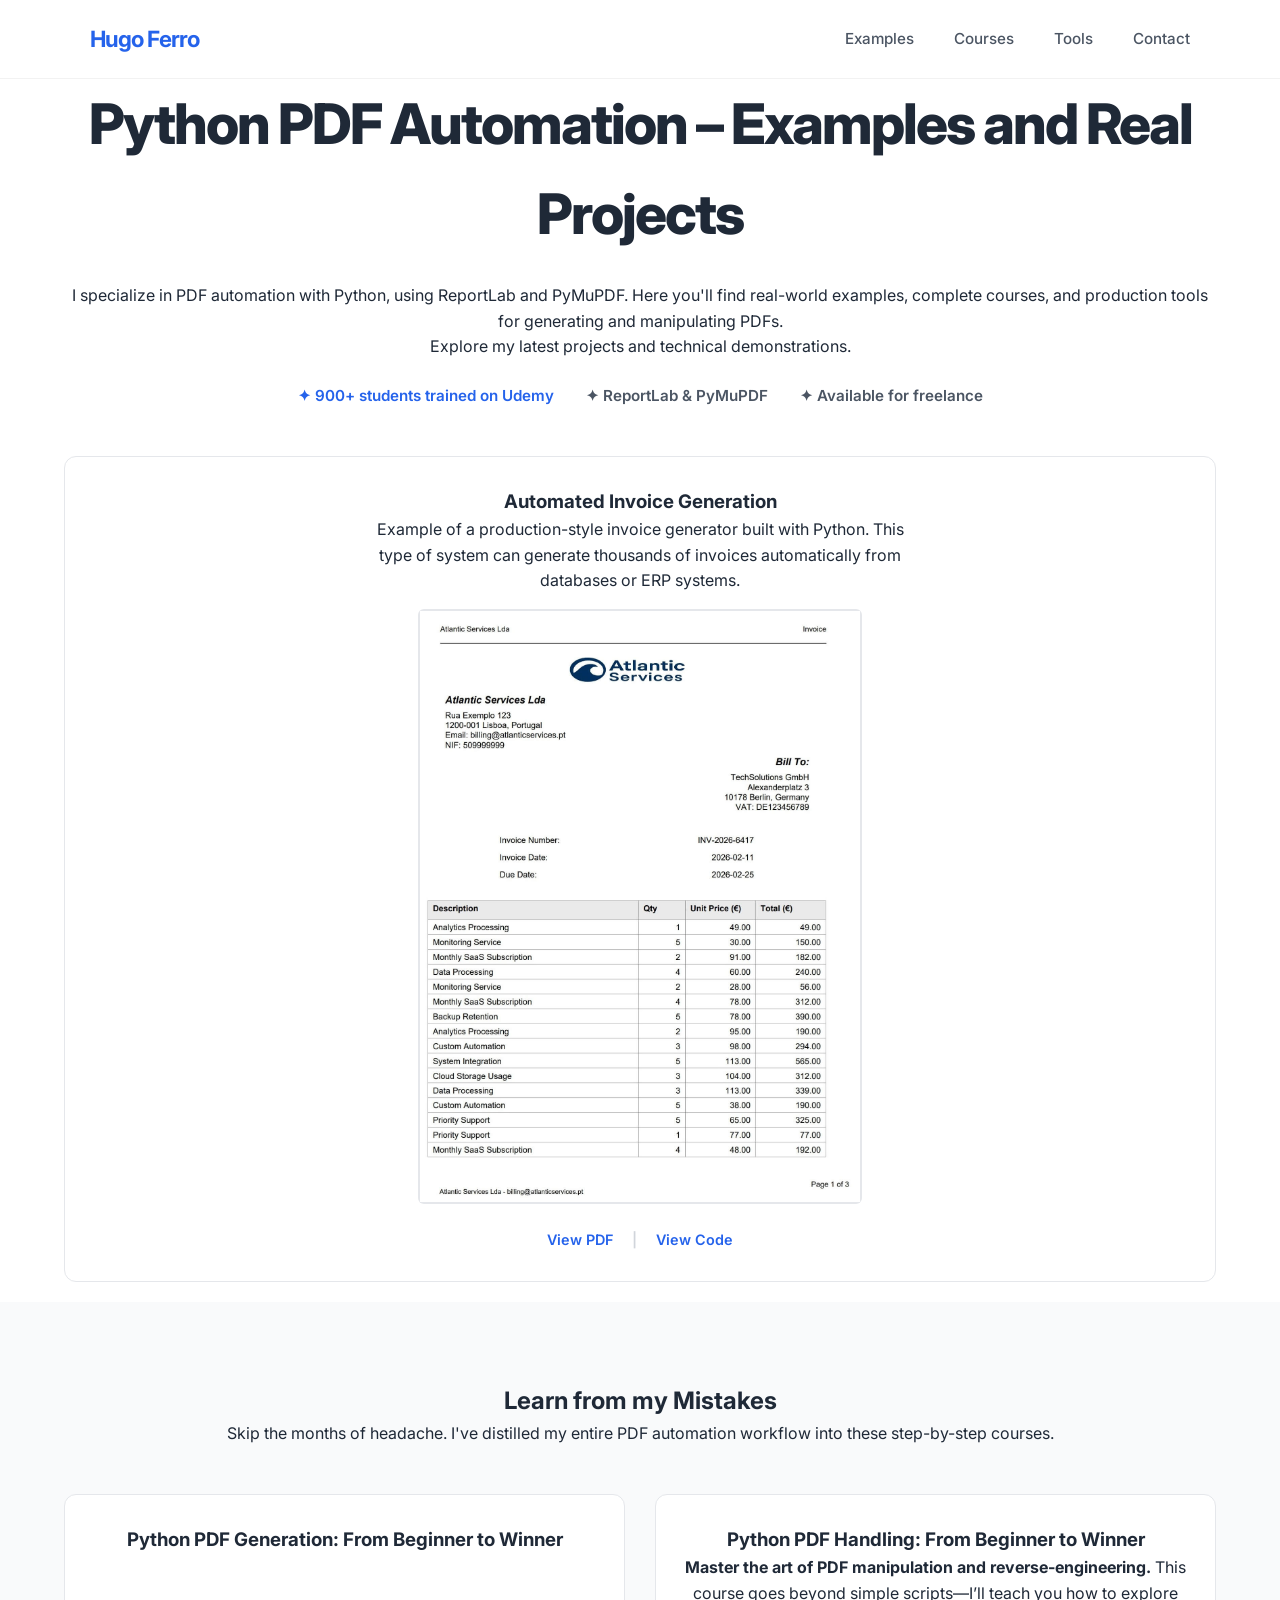
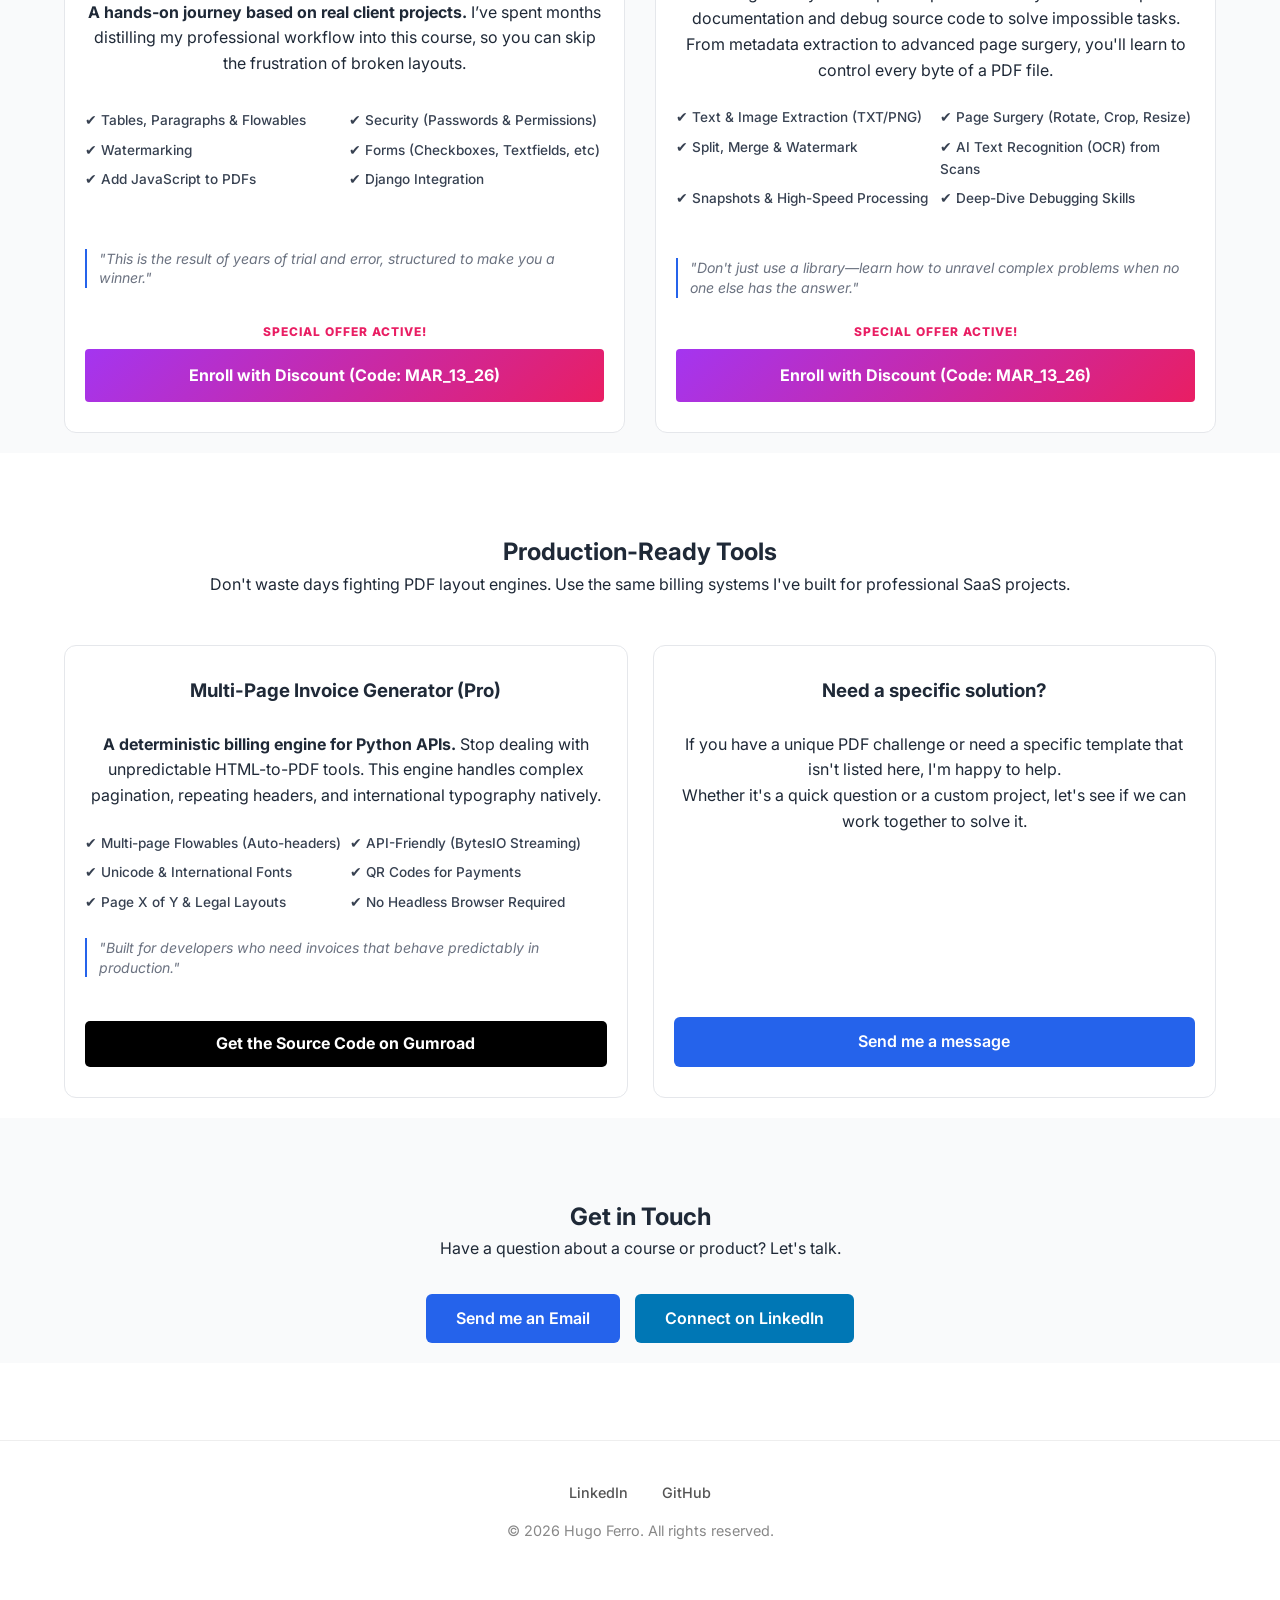
==== index.html @ d80147f1 "update meta" ====
<!DOCTYPE html>
<html lang="en">
<head>
  <!-- Google tag (gtag.js) -->
  <script async src="https://www.googletagmanager.com/gtag/js?id=G-V7B58PGZZY"></script>
  <script>
    window.dataLayer = window.dataLayer || [];
    function gtag(){dataLayer.push(arguments);}
    gtag('js', new Date());

    gtag('config', 'G-V7B58PGZZY');
  </script>  
    <meta charset="UTF-8">
    <meta name="viewport" content="width=device-width, initial-scale=1.0">
    <link rel="stylesheet" href="style.css">
    <link href="https://fonts.googleapis.com/css2?family=Inter:wght@300;500;700&display=swap" rel="stylesheet">

    <title>Python PDF Automation | ReportLab & PyMuPDF Courses by Hugo Ferro</title>
    
    <meta name="author" content="Hugo Ferro">
    <meta name="publisher" content="Hugo Ferro">
    <meta name="robots" content="index, follow">
    <meta property="og:type" content="website">  
    <meta name="keywords" content="Python PDF generation, ReportLab course, PyMuPDF tutorial, automated PDF documents, Python document automation, Gumroad PDF templates, Udemy Python courses">
    <meta name="description" content="Courses and professional tools for PDF automation in Python. ReportLab, PyMuPDF, invoice generation, PDF manipulation, and much more."> 

    <meta property="og:title" content="Python PDF Automation — Courses, Tools & Freelance Services | Hugo Ferro">
    <meta property="og:description" content="Python PDF automation specialist with 900+ students on Udemy. ReportLab, PyMuPDF, data extraction. Courses, tools and freelance services.">
    <meta property="og:image" content="https://hasff.github.io/site/assets/imgs/og-image.png"> 
    <meta property="og:url" content="https://hasff.github.io/site/">
    <meta property="og:type" content="website">
    <meta name="twitter:card" content="summary_large_image">

    <link rel="icon" type="image/x-icon" href="assets/imgs/favicon.ico">

    <!-- Site Meta -->
    <script type="application/ld+json">
    {
      "@context": "https://schema.org",
      "@type": "Person",
      "name": "Hugo Ferro",
      "url": "https://hasff.github.io/site/",
      "jobTitle": "Python Developer & Instructor",
      "knowsAbout": ["Python PDF Automation", "ReportLab", "PyMuPDF", "FastAPI", "Django"],
      "description": "Specialist in Python PDF document automation, teaching ReportLab and PyMuPDF professional workflows.",
      "sameAs": [
        "https://github.com/hasff",
        "https://www.linkedin.com/in/hugo-ferro-1434b414/"
      ]
    }
    </script>   
    <script type="application/ld+json">
    {
      "@context": "https://schema.org",
      "@type": "WebSite",
      "name": "Python PDF Automation by Hugo Ferro",
      "url": "https://hasff.github.io/site/",
      "publisher": {
        "@type": "Person",
        "name": "Hugo Ferro"
      }
    }
    </script>
    <script type="application/ld+json">
    {
      "@context": "https://schema.org",
      "@type": "WebPage",
      "name": "Python PDF Automation Courses & Tools",
      "url": "https://hasff.github.io/site/",
      "description": "Courses, examples, and tools for Python PDF automation using ReportLab and PyMuPDF."
    }
    </script>

    <!-- Courses -->
    <!-- Python PDF Generation: From Beginner to Winner -->
    <script type="application/ld+json">
    {
      "@context": "https://schema.org",
      "@type": "Course",
      "name": "Python PDF Generation: From Beginner to Winner",
      "description": "A complete hands-on course teaching Python PDF automation using ReportLab. Learn how to generate invoices, reports, certificates, and complex PDF layouts programmatically.",
      "provider": {
        "@type": "Person",
        "name": "Hugo Ferro",
        "url": "https://hasff.github.io/site/"
      },
      "hasCourseInstance": {
        "@type": "CourseInstance",
        "courseMode": "online",
        "url": "https://hasff.github.io/site/#courses",
        "location": { 
          "@type": "VirtualLocation", 
          "url": "https://www.udemy.com/course/python-reportlab-from-beginner-to-winner/3B927E883D2E868CF221" 
        }         
      }
    }
    </script>
    
    <!-- Python PDF Handling: From Beginner to Winner -->
    <script type="application/ld+json">
    {
      "@context": "https://schema.org",
      "@type": "Course",
      "name": "Python PDF Handling: From Beginner to Winner",
      "description": "Learn advanced PDF extraction, merging, annotation, and manipulation using PyMuPDF in Python.",
      "provider": {
        "@type": "Person",
        "name": "Hugo Ferro",
        "url": "https://hasff.github.io/site/"
      },
      "hasCourseInstance": {
        "@type": "CourseInstance",
        "courseMode": "online",
        "url": "https://hasff.github.io/site/#courses",
        "location": { 
          "@type": "VirtualLocation", 
          "url": "https://www.udemy.com/course/python-pdf-handling-from-beginner-to-winner/E7B71DCA8314B0BAC4BD" 
        }        
      }
    }
    </script>

    <!-- Tools -->
    <!-- Multi-Page Invoice Generator (Pro) -->
    <script type="application/ld+json">
    {
      "@context": "https://schema.org",
      "@type": "Product",
      "name": "Multi-Page Invoice Generator (Pro)",
      "description": "A ready-to-use Python template for generating professional invoices in ReportLab. Handles multi-page invoices, repeating headers, international fonts, QR codes, and predictable pagination using ReportLab.",
      "image": "https://hasff.github.io/site/assets/imgs/Multi-Page Invoice Generator (Pro).png",
      "brand": {
        "@type": "Person",
        "name": "Hugo Ferro",
        "url": "https://hasff.github.io/site/"
      },
      "url": "https://hasff.github.io/site/#tools",
      "offers": {
        "@type": "Offer",
        "priceCurrency": "USD",
        "price": "19.00",
        "availability": "https://schema.org/InStock",
        "url": "https://alltech.gumroad.com/l/agvoio"
      }
    }
    </script>
</head>
<body>

    <header>
        <nav class="navbar">
            <div class="logo">
              <!-- ALL<span>TECH</span> -->
               <a style="text-decoration: none;" href="https://www.linkedin.com/in/hugo-ferro-1434b414/" target="_blank"><span>Hugo Ferro</span></a>
            </div>
            <ul class="nav-links">
                <li><a href="#examples" class="nav-link" aria-label="Menu: Examples">Examples</a></li>
                <li><a href="#courses" class="nav-link" aria-label="Menu: Courses">Courses</a></li>
                <li><a href="#tools" class="nav-link" aria-label="Menu: Tools">Tools</a></li>
                <li><a href="#contact" class="nav-link" aria-label="Menu: Contact">Contact</a></li>
            </ul>
        </nav>
    </header>

    <main>
        <section id="examples" class="section">
            <div class="hero">
                <h1>Python PDF Automation – Examples and Real Projects</h1>
                <p>I specialize in PDF automation with Python, using ReportLab and PyMuPDF. Here you'll find real-world examples, complete courses, and production tools for generating and manipulating PDFs.</p>
                <p> Explore my latest projects and technical demonstrations.</p>
                <div style="display:flex; justify-content:center; gap:2rem; margin-top:1.5rem; flex-wrap:wrap;">
                    <span style="font-size:0.95rem; font-weight:600; color:#2563eb;">✦ 900+ students trained on Udemy</span>
                    <span style="font-size:0.95rem; font-weight:600; color:#4b5563;">✦ ReportLab & PyMuPDF</span>
                    <span style="font-size:0.95rem; font-weight:600; color:#4b5563;">✦ Available for freelance</span>
                </div>                
            </div>
            <div class="grid">            
              <div class="card">
                <div class="card-example-container">
                    <div class="card-title-description">
                        <h3>Automated Invoice Generation</h3>
                        <p>
                            Example of a production-style invoice generator built with Python.
                            This type of system can generate thousands of invoices automatically
                            from databases or ERP systems.
                        </p>
                    </div>
                    <div class="card-image">
                        <a href="assets/pdfs/invoice_sample1.pdf" target="_blank" class="view-link-img" aria-label="Python Invoice PDF Generator (Example 1): View PDF from Image" >
                            <img src="assets/imgs/python-reportlab-invoice-example1.jpg" alt="Professional Invoice PDF generated with Python ReportLab">
                        </a>
                    </div>                
                </div>
                <div class="card-links">
                    <a href="assets/pdfs/invoice_sample1.pdf" target="_blank" class="view-link" aria-label="Python Invoice PDF Generator (Example 1): View PDF from Button">View PDF</a>
                    <span class="separator">|</span> 
                    <a href="https://github.com/hasff/python-invoice-pdf-generator" target="_blank" class="view-link" aria-label="Python Invoice PDF Generator (Example 1): View Code">View Code</a>
                </div>
              </div>                        
            </div>            
        </section>

        <section id="courses" class="section gray-bg">
            <h1>Learn from my Mistakes</h1>
            <p>Skip the months of headache. I've distilled my entire PDF automation workflow into these step-by-step courses.</p>
            
            <div class="grid">
                
                <div class="card">
                    <h3>Python PDF Generation: From Beginner to Winner</h3>
                    <br>
                    <p><strong>A hands-on journey based on real client projects.</strong> I’ve spent months distilling my professional workflow into this course, so you can skip the frustration of broken layouts.</p>
                    
                    <ul class="card-features">
                        <li>✔ Tables, Paragraphs & Flowables</li>
                        <li>✔ Security (Passwords & Permissions)</li>
                        <li>✔ Watermarking</li>
                        <li>✔ Forms (Checkboxes, Textfields, etc)</li>
                        <li>✔ Add JavaScript to PDFs</li>
                        <li>✔ Django Integration</li>                        
                    </ul>

                    <p class="personal-note"><em>"This is the result of years of trial and error, structured to make you a winner."</em></p>

                    <div id="btn-reportlab"></div>
                </div>

                <div class="card">
                    <h3>Python PDF Handling: From Beginner to Winner</h3>
                    <p><strong>Master the art of PDF manipulation and reverse-engineering.</strong> This course goes beyond simple scripts—I’ll teach you how to explore documentation and debug source code to solve impossible tasks. From metadata extraction to advanced page surgery, you'll learn to control every byte of a PDF file.</p>
                    
                    <ul class="card-features">
                        <li>✔ Text & Image Extraction (TXT/PNG)</li>
                        <li>✔ Page Surgery (Rotate, Crop, Resize)</li>
                        <li>✔ Split, Merge & Watermark</li>
                        <li>✔ AI Text Recognition (OCR) from Scans</li>
                        <li>✔ Snapshots & High-Speed Processing</li>
                        <li>✔ Deep-Dive Debugging Skills</li>
                    </ul>

                    <p class="personal-note"><em>"Don't just use a library—learn how to unravel complex problems when no one else has the answer."</em></p>

                    <div id="btn-pymupdf"></div>
                </div>

            </div>
        </section>        

        <section id="tools" class="section">
            <h1>Production-Ready Tools</h1>
            <p>Don't waste days fighting PDF layout engines. Use the same billing systems I've built for professional SaaS projects.</p>
            
            <div class="grid">
                <div class="card">
                    <div class="card-content">
                        <h3>Multi-Page Invoice Generator (Pro)</h3>
                        <br>
                        <p><strong>A deterministic billing engine for Python APIs.</strong> Stop dealing with unpredictable HTML-to-PDF tools. This engine handles complex pagination, repeating headers, and international typography natively.</p>
                        
                        <ul class="card-features">
                            <li>✔ Multi-page Flowables (Auto-headers)</li>
                            <li>✔ API-Friendly (BytesIO Streaming)</li>
                            <li>✔ Unicode & International Fonts</li>
                            <li>✔ QR Codes for Payments</li>
                            <li>✔ Page X of Y & Legal Layouts</li>
                            <li>✔ No Headless Browser Required</li>
                        </ul>
                        
                        <p class="personal-note"><em>"Built for developers who need invoices that behave predictably in production."</em></p>
                    </div>

                    <a href="https://alltech.gumroad.com/l/agvoio" target="_blank" class="cta-gumroad" aria-label="Multi-Page Invoice Generator (Pro): Get the Source Code on Gumroad">
                        Get the Source Code on Gumroad
                    </a>
                </div>

                <div class="card">
                    <div class="card-content">
                        <h3>Need a specific solution?</h3>
                        <br>
                        <p>If you have a unique PDF challenge or need a specific template that isn't listed here, I'm happy to help.</p>
                        <p>Whether it's a quick question or a custom project, let's see if we can work together to solve it.</p>
                    </div>
                    <a href="#contact" class="cta-button" style="margin-top: 20px;" aria-label="Need a specific solution?: Send me a message">Send me a message</a>
                </div>                
            </div>
        </section>        

        <section id="contact" class="section gray-bg">
            <h1>Get in Touch</h1>
            <p>Have a question about a course or product? Let's talk.</p>
            <div class="contact-box" style="display: flex; gap: 15px; justify-content: center;">
                <a href="mailto:hugoferro.business@gmail.com" class="cta-button" aria-label="Get in Touch: Send me an Email">Send me an Email</a>
                <a href="https://www.linkedin.com/in/hugo-ferro-1434b414/" target="_blank" class="cta-button" style="background-color: #0077b5; border-color: #0077b5;" aria-label="Get in Touch: LinkedIn">
                    Connect on LinkedIn
                </a>                
            </div>
        </section>        
    </main>
    <br>
    <br>
    <br>

    <footer style="text-align: center; padding: 40px 20px; border-top: 1px solid #eee;">
        <div style="margin-bottom: 15px;">
            <a href="https://www.linkedin.com/in/hugo-ferro-1434b414/" target="_blank" style="color: #555; text-decoration: none; margin: 0 15px; font-weight: 500;" class="nav-link">LinkedIn</a>
            <a href="https://github.com/hasff" target="_blank" style="color: #555; text-decoration: none; margin: 0 15px; font-weight: 500;" class="nav-link">GitHub</a>
        </div>
        <p style="font-size: 0.9rem; color: #888;">&copy; 2026 Hugo Ferro. All rights reserved.</p>
    </footer>    
    
    <script>
    document.addEventListener('DOMContentLoaded', function() {

        // --- CONFIGURATION: Only update the 'code' variable ---
        const COURSES_DATA = {
            reportlab: {
                code: "MAR_13_26", // Current coupon code
                baseUrl: "https://www.udemy.com/course/python-reportlab-from-beginner-to-winner/",
                referralCode: "3B927E883D2E868CF221"
            },
            pymupdf: {
                code: "MAR_13_26", // Current coupon code
                baseUrl: "https://www.udemy.com/course/python-pdf-handling-from-beginner-to-winner/",
                referralCode: "E7B71DCA8314B0BAC4BD"
            }
        };

        for (const [id, course] of Object.entries(COURSES_DATA)) {
            const container = document.getElementById(`btn-${id}`);
            if (!container) continue;

            // Logic: If code exists, build coupon link. Else, build referral link.
            const finalLink = course.code 
                ? `${course.baseUrl}?couponCode=${course.code}` 
                : `${course.baseUrl}?referralCode=${course.referralCode}`;

            if (course.code) {
                container.innerHTML = `
                    <div class="coupon-area">
                        <span class="coupon-label">Special Offer Active!</span>
                        <a href="${finalLink}" target="_blank" class="cta-udemy promo" aria-label="Udemy Course ${id}: coupon ${course.code}">
                            Enroll with Discount (Code: ${course.code})
                        </a>
                    </div>`;
            } else {
                container.innerHTML = `
                    <a href="${finalLink}" target="_blank" class="cta-udemy" aria-label="Udemy Course ${id}: referral link">
                        Enroll on Udemy
                    </a>`;
            }
        }


        document.querySelectorAll('.cta-udemy, .cta-button, .cta-gumroad, .view-link, .nav-link').forEach(button => {
            button.addEventListener('click', function() {
                const buttonText = this.getAttribute('aria-label') || this.innerText.trim() || 'No Text Link';
                const targetUrl = this.href;

                // Envia o evento para o Google Analytics
                if (typeof gtag === 'function') {
                    gtag('event', 'purchase_intent', {
                        'event_category': 'conversion',
                        'event_label': buttonText,
                        'destination_url': targetUrl,
                        'platform': targetUrl.includes('udemy') ? 'Udemy' : (targetUrl.includes('gumroad') ? 'Gumroad' : 'Other')
                    });
                }
            });
        });
    });
    </script>

</body>
</html>
---- style.css ----
/* General Reset */
* {
    margin: 0;
    padding: 0;
    box-sizing: border-box;
}

body {
    font-family: 'Inter', sans-serif;
    line-height: 1.6;
    color: #1f2937;
    scroll-behavior: smooth;
    background-color: #ffffff;
}

/* Navbar Styling */
header {
    background: rgba(255, 255, 255, 0.95);
    backdrop-filter: blur(10px);
    padding: 1.2rem 5%;
    position: fixed;
    width: 100%;
    top: 0;
    z-index: 1000;
    box-shadow: 0 1px 0 rgba(0,0,0,0.05);
}

.navbar {
    display: flex;
    justify-content: space-between;
    align-items: center;
    max-width: 1100px;
    height: 40px;
    margin: 0 auto;
}

.logo {
    font-weight: 700;
    font-size: 1.4rem;
    letter-spacing: -1px;
}

.logo span { color: #2563eb; }

.nav-links {
    display: flex;
    list-style: none;
}

.nav-links li { margin-left: 2.5rem; }

.nav-links a {
    text-decoration: none;
    color: #4b5563;
    font-weight: 500;
    font-size: 0.95rem;
    transition: color 0.2s;
}

.nav-links a:hover { 
    color: #2563eb; 
    font-size: large;
    transition: color 0.2s, font-size 0.2s;
}

@media (max-width: 768px) {
    .nav-links li { margin-left: 0.8rem; } 
    .navbar {
        justify-content: center;
        align-items: center;
    }        
}

/* Section Layout */
.section {
    padding: 80px 5% 20px;
    max-width: 100%;
    margin: 0 auto;
    text-align: center;
}

.gray-bg { background-color: #f9fafb; max-width: 100%; }

.hero h1 {
    font-size: 3.5rem;
    font-weight: 800;
    margin-bottom: 1.5rem;
    letter-spacing: -2px;
}

/* Responsive Grid */
.grid {
    display: grid;
    grid-template-columns: repeat(auto-fit, minmax(280px, 1fr));
    gap: 25px;
    margin-top: 3rem;
}

.card {
    background: white;
    padding: 30px 20px;
    border-radius: 12px;
    border: 1px solid #e5e7eb;
    transition: transform 0.3s, box-shadow 0.3s;
    display: flex;
    flex-direction: column;
    justify-content: space-between;
    min-height: 280px; 
}

.card:hover {
    transform: translateY(-5px);
    box-shadow: 0 10px 25px rgba(0,0,0,0.05);
}

/* Button */
.cta-button {
    display: inline-block;
    background: #2563eb;
    color: white;
    padding: 12px 30px;
    border-radius: 6px;
    text-decoration: none;
    font-weight: 600;
    margin-top: 2rem;
}

footer {
    padding: 3rem;
    margin-bottom: 15rem;
    background: white;
    border-top: 1px solid #eee;
    text-align: center;
    font-size: 0.9rem;
    color: #9ca3af;
}

.card-example-container {
    display: flex;
    flex-direction: column; 
    align-items: center;
    text-align: center;
    gap: 15px;
}

.card-title-description {
    text-align: center; 
    max-width: 50%;
}

.card-image {
    overflow: hidden;
    border-radius: 6px;
    /* box-shadow: 0 2px 8px rgba(0,0,0,0.05); */
    width: 40%; 
    margin: 0 auto;
    display: flex;
    justify-content: center;
}

.card-image img {
    width: 100%;
    display: block;
    transition: transform 0.3s ease;
}

@media (max-width: 768px) {

    .card-image {
        width: 80%; 
        margin: 0 auto; 
    }  

    .card-title-description {
        max-width: 100%;
    }      
}



.card-links {
    margin-top: 1.5rem;
    font-size: 0.9rem;
    font-weight: 600;
}

.view-link {
    color: #2563eb;
    text-decoration: none;
    padding: 5px 10px;
    transition: background 0.3s, border-radius 0.3s;
}
.view-link:hover {
    background: #eff6ff;
    border-radius: 4px;
    text-decoration: underline;
}

.view-link-img {
    background: #e5e7eb;
    padding: 2px;
    transition: background 0.3s, border-radius 0.3s;
}
.view-link-img:hover {
    background: #b4ccef;
    border-radius: 4px;
    text-decoration: underline;
}


.separator {
    color: #d1d5db;
    margin: 0 5px;
}

.card-features {
    list-style: none;
    text-align: left;
    font-size: 0.85rem;
    margin: 1.5rem 0;
    padding: 0;
    display: grid;
    grid-template-columns: 1fr 1fr;
    gap: 8px;
}

.card-features li {
    color: #374151;
    font-weight: 500;
}



.personal-note {
    font-size: 0.88rem;
    color: #6b7280;
    border-left: 2px solid #2563eb;
    padding-left: 12px;
    margin: 1.5rem 0;
    text-align: left;
    line-height: 1.4;
}

.cta-udemy {
    background-color: #a435f0;
    color: white !important;
    padding: 14px 20px;
    border-radius: 4px;
    text-decoration: none;
    display: block;
    font-weight: 700;
    text-align: center;
    transition: all 0.2s ease;
    margin-top: auto;
}

.cta-udemy:hover {
    background-color: #8710d8;
    box-shadow: 0 4px 12px rgba(164, 53, 240, 0.3);
}

.cta-gumroad {
    background-color: #ff90ad; 
    color: #000 !important;
    padding: 10px 20px;
    border-radius: 5px;
    text-decoration: none;
    display: inline-block;
    font-weight: bold;
    margin-top: 10px;
}
.cta-gumroad {
    width: 100%;
    margin-top: 20px;
    background-color: #000000; /* Cor preta oficial do Gumroad ou mantém o Rosa se preferires */
    color: #ffffff !important;
}

.cta-udemy:hover, .cta-gumroad:hover {
    opacity: 0.9;
    transform: scale(1.02);
}

#courses .grid {
    display: grid;
    grid-template-columns: repeat(auto-fit, minmax(320px, 1fr));
    gap: 30px;
    align-items: stretch;
}

/* Coupon Area */
.coupon-area {
    margin-top: auto;
    display: flex;
    flex-direction: column;
    gap: 8px;
}

.coupon-label {
    font-size: 0.75rem;
    font-weight: 800;
    color: #e91e63;
    text-transform: uppercase;
    letter-spacing: 1px;
}

/* O Botão quando é promoção */
.cta-udemy.promo {
    background: linear-gradient(135deg, #a435f0 0%, #e91e63 100%);
    border: none;
    animation: pulse 2s infinite;
}

.cta-udemy.promo:hover {
    transform: translateY(-2px);
    box-shadow: 0 5px 15px rgba(233, 30, 99, 0.4);
}

@keyframes pulse {
    0% { box-shadow: 0 0 0 0 rgba(233, 30, 99, 0.4); }
    70% { box-shadow: 0 0 0 10px rgba(233, 30, 99, 0); }
    100% { box-shadow: 0 0 0 0 rgba(233, 30, 99, 0); }
}

html {
    scroll-padding-top: 80px; /* Evita que o título da secção fique escondido pela navbar fixa */
}
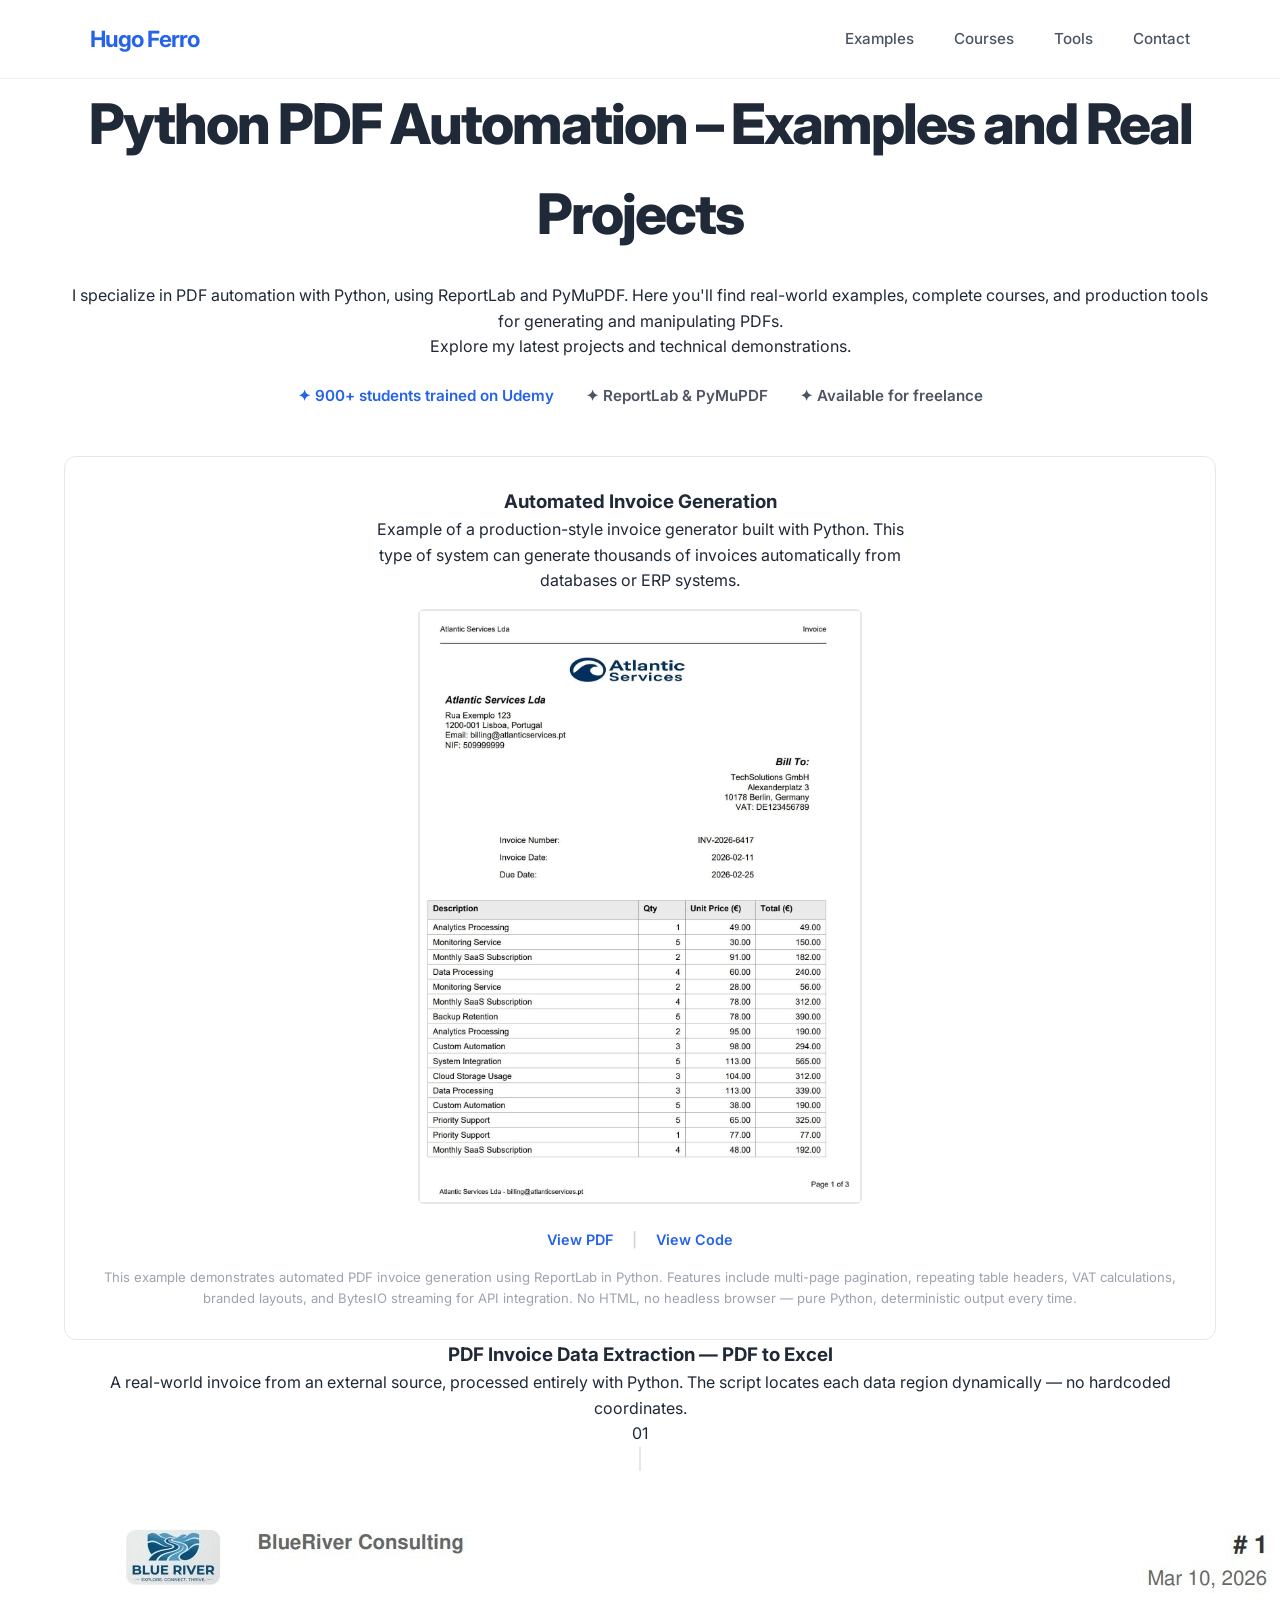
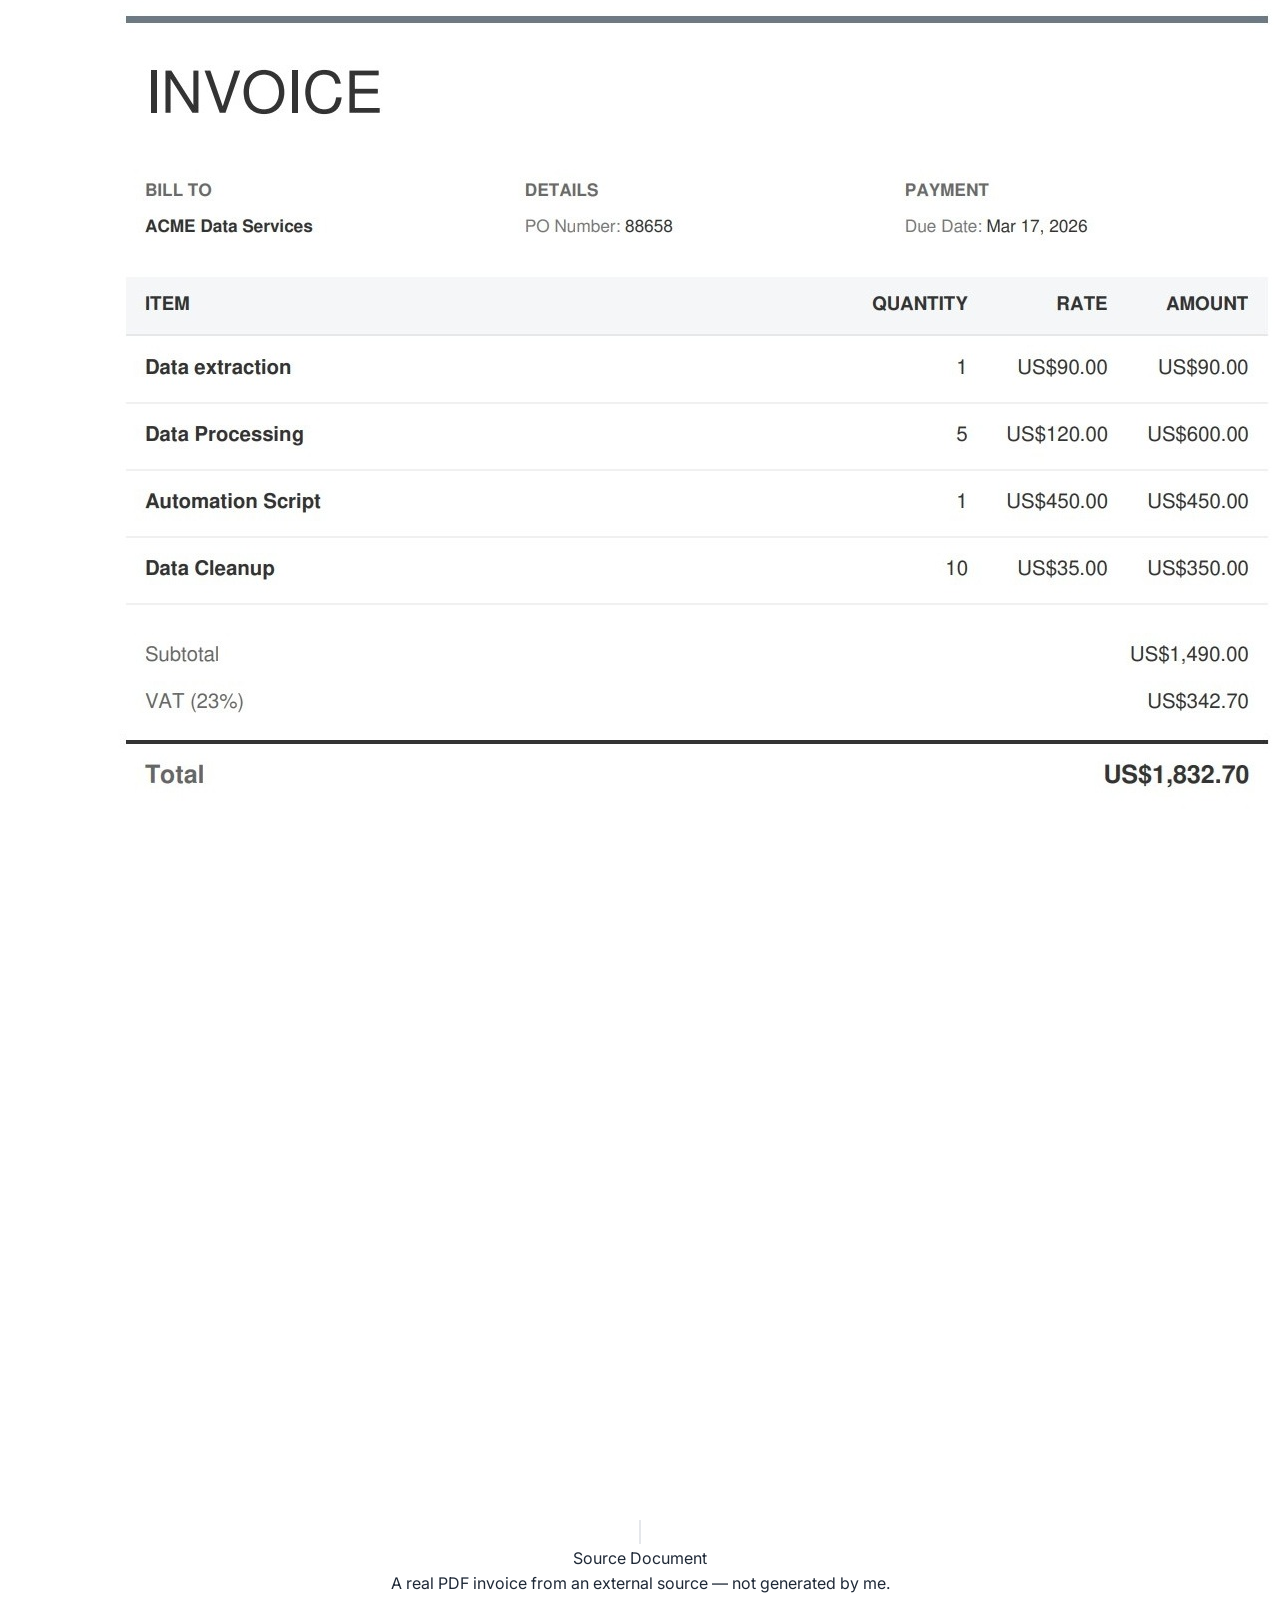
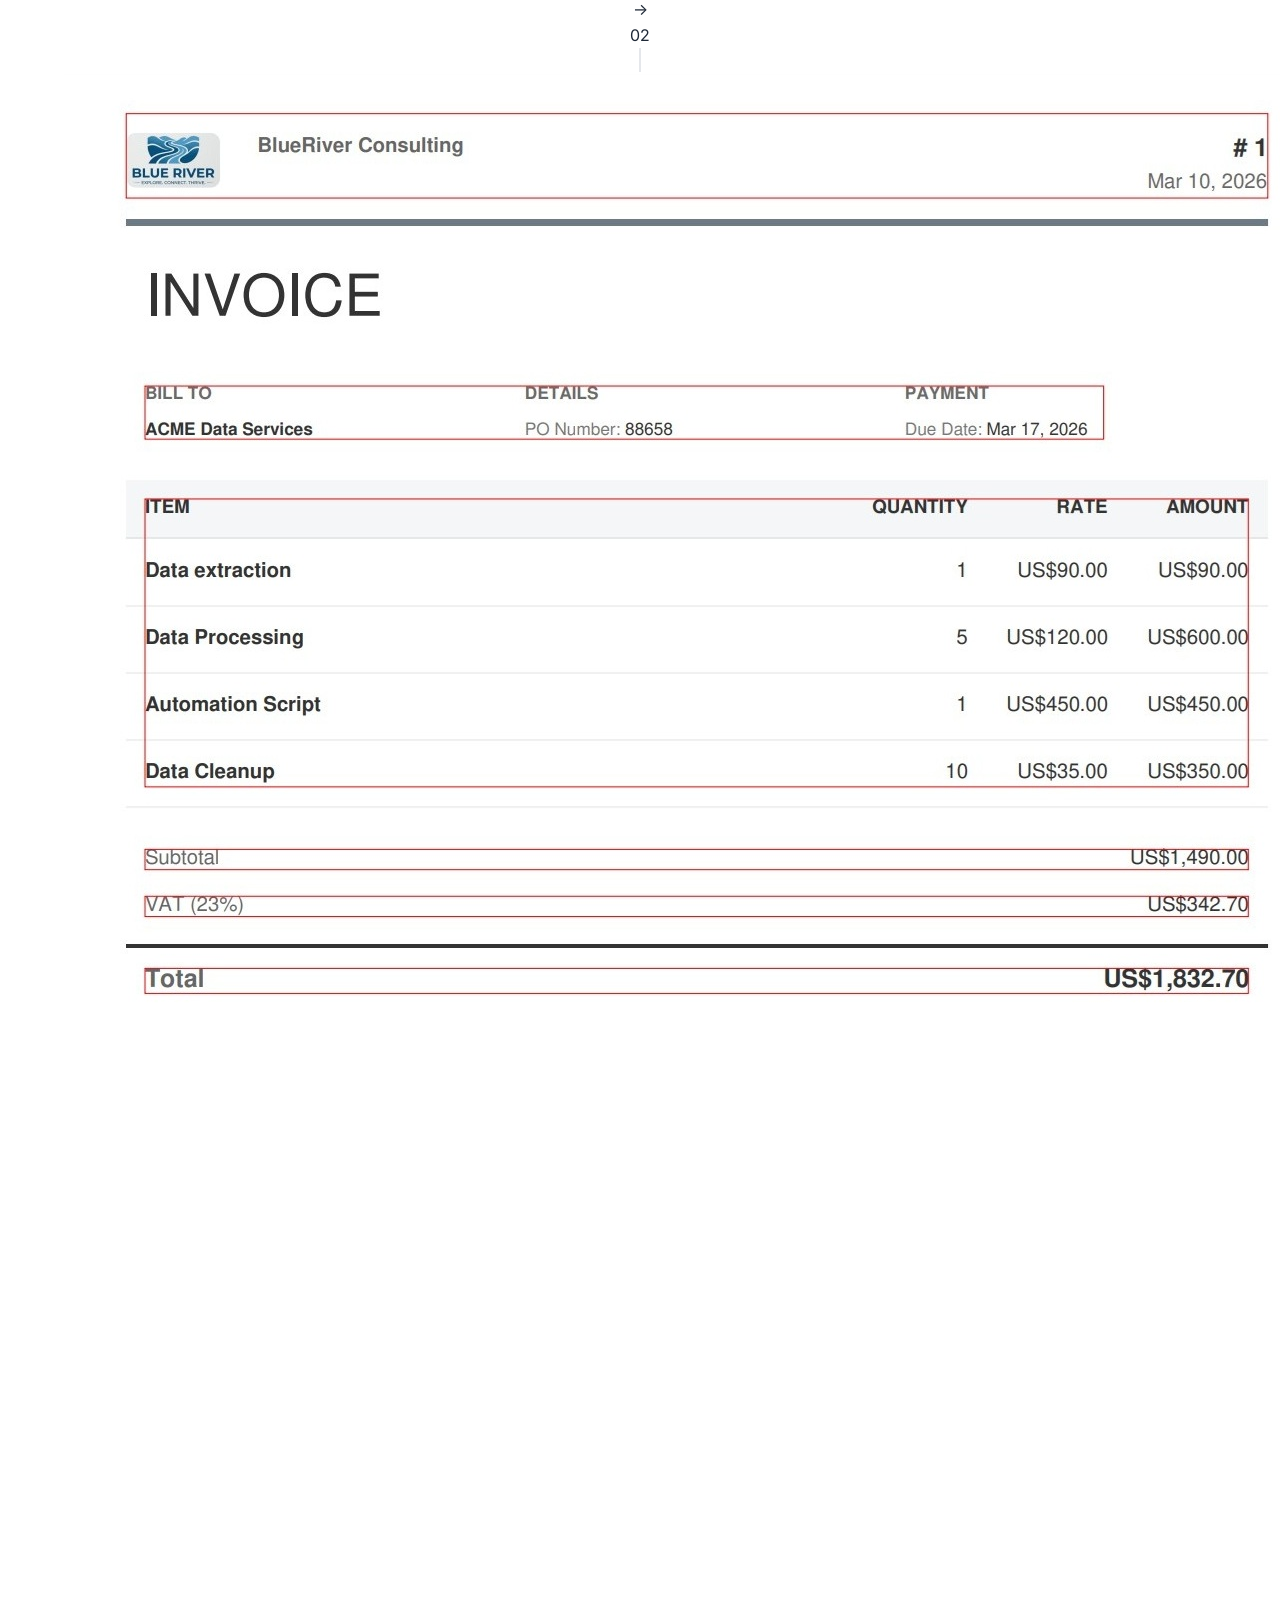
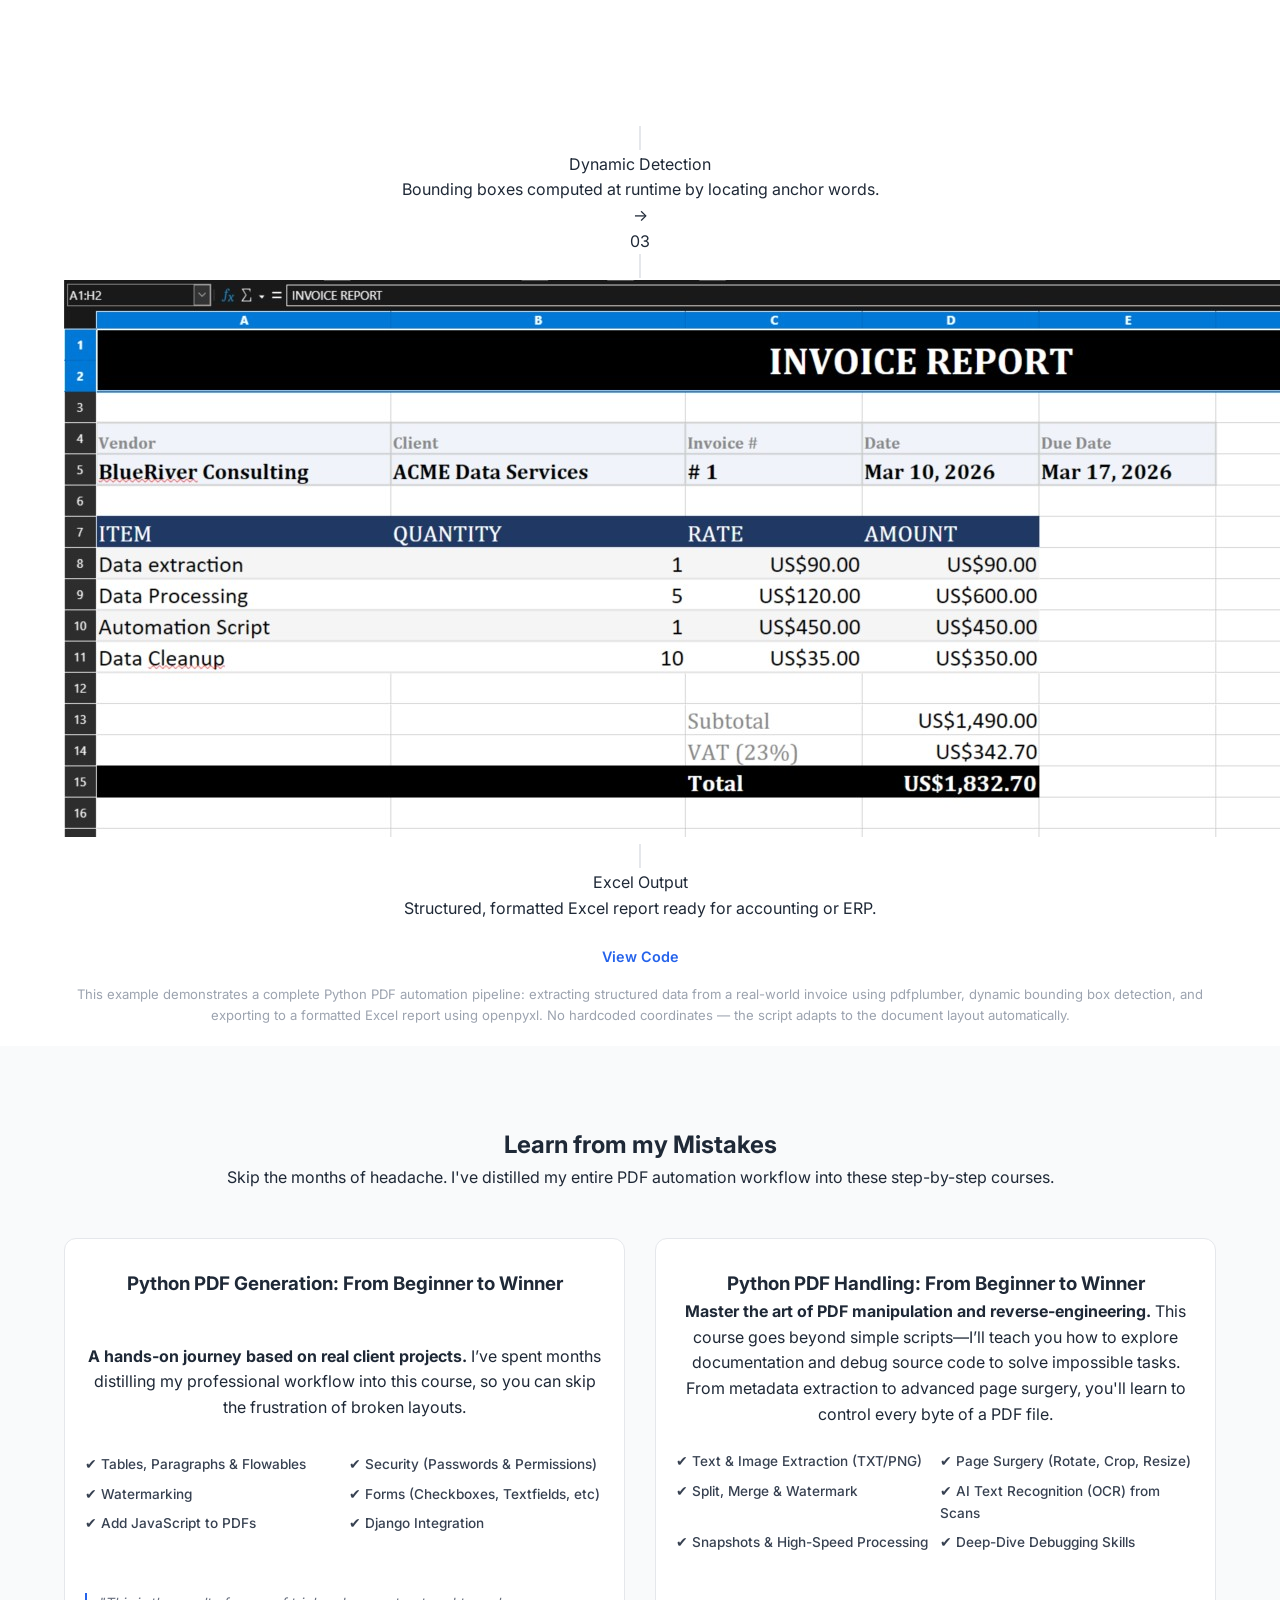
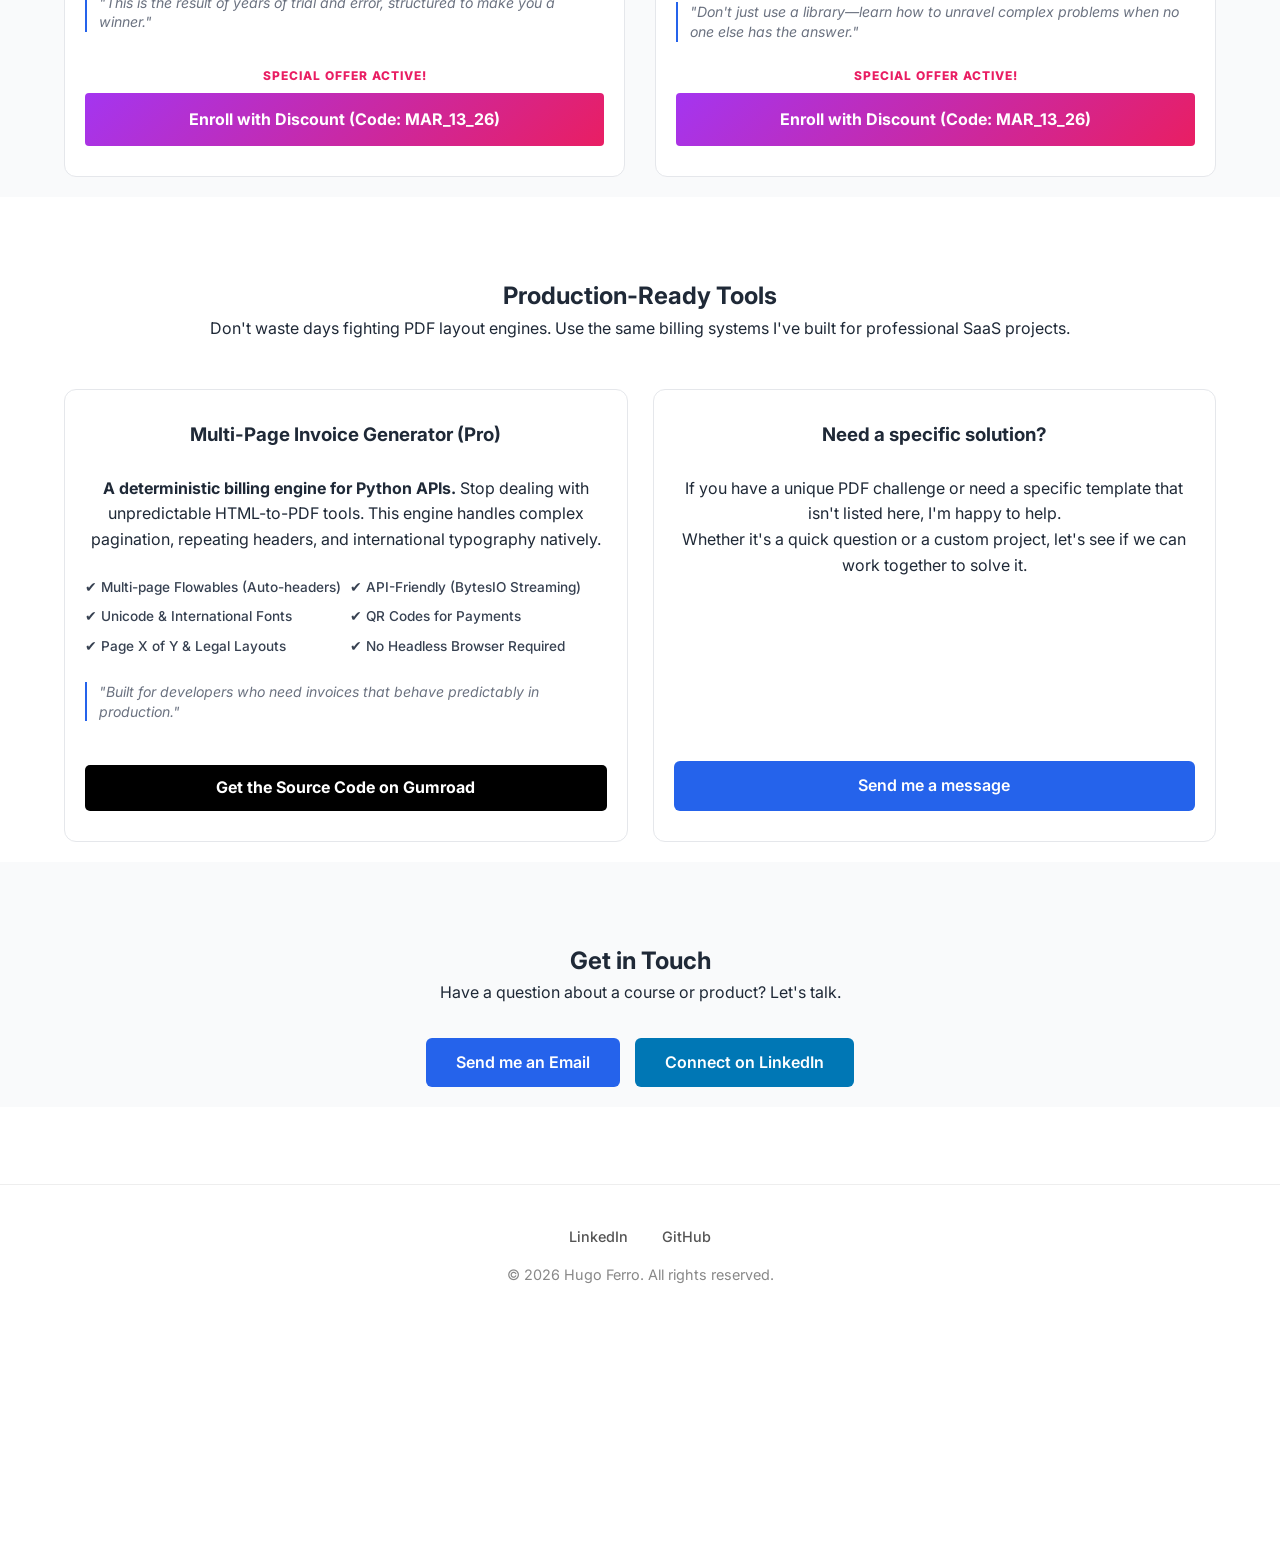
==== commit 08fef650: "added context for example projects." ====
--- a/index.html
+++ b/index.html
@@ -150,7 +150,6 @@
     <header>
         <nav class="navbar">
             <div class="logo">
-              <!-- ALL<span>TECH</span> -->
                <a style="text-decoration: none;" href="https://www.linkedin.com/in/hugo-ferro-1434b414/" target="_blank"><span>Hugo Ferro</span></a>
             </div>
             <ul class="nav-links">
@@ -196,7 +195,66 @@
                     <span class="separator">|</span> 
                     <a href="https://github.com/hasff/python-invoice-pdf-generator" target="_blank" class="view-link" aria-label="Python Invoice PDF Generator (Example 1): View Code">View Code</a>
                 </div>
-              </div>                        
+                <p style="font-size: 0.82rem; color: #9ca3af; margin-top: 1rem; line-height: 1.6;">
+                    This example demonstrates automated PDF invoice generation using ReportLab in Python. 
+                    Features include multi-page pagination, repeating table headers, VAT calculations, 
+                    branded layouts, and BytesIO streaming for API integration. No HTML, no headless browser — 
+                    pure Python, deterministic output every time.
+                </p>                
+              </div>  
+            </div>    
+            
+            <!-- Case Study: PDF to Excel -->
+            <div class="case-study-card">
+                <div class="case-study-header">
+                    <h3>PDF Invoice Data Extraction — PDF to Excel</h3>
+                    <p>A real-world invoice from an external source, processed entirely with Python. The script locates each data region dynamically — no hardcoded coordinates.</p>
+                </div>
+                <div class="case-study-steps">
+                    <div class="case-study-step">
+                        <div class="step-badge">01</div>
+                        <a href="assets/imgs/sample_preview.jpg" target="_blank" class="view-link-img">
+                            <div class="case-study-step-image">
+
+                                <img src="assets/imgs/sample_preview.jpg" alt="Source PDF Invoice">
+                            </div>                            
+                        </a>
+                        <p class="step-label">Source Document</p>
+                        <p class="step-desc">A real PDF invoice from an external source — not generated by me.</p>
+                    </div>
+                    <div class="case-study-arrow">→</div>
+                    <div class="case-study-step">
+                        <div class="step-badge">02</div>
+                        <a href="assets/imgs/debug_preview.jpg" target="_blank" class="view-link-img">
+                            <div class="case-study-step-image">
+                                <img src="assets/imgs/debug_preview.jpg" alt="Dynamic Bounding Box Detection">
+                            </div>
+                        </a>
+                        <p class="step-label">Dynamic Detection</p>
+                        <p class="step-desc">Bounding boxes computed at runtime by locating anchor words.</p>
+                    </div>
+                    <div class="case-study-arrow">→</div>
+                    <div class="case-study-step">
+                        <div class="step-badge">03</div>
+                        <a href="assets/imgs/generated_excel.jpg" target="_blank" class="view-link-img">
+                            <div class="case-study-step-image">
+                                <img src="assets/imgs/generated_excel.jpg" alt="Generated Excel Report">
+                            </div>                            
+                        </a>
+                        <p class="step-label">Excel Output</p>
+                        <p class="step-desc">Structured, formatted Excel report ready for accounting or ERP.</p>
+                    </div>
+                </div>
+                <div class="card-links">
+                    <a href="https://github.com/hasff/python-invoice-pdf-data-extractor" target="_blank" class="view-link" aria-label="PDF Data Extractor: View Code">View Code</a>
+                </div>
+                <p style="font-size: 0.82rem; color: #9ca3af; margin-top: 1rem; line-height: 1.6;">
+                    This example demonstrates a complete Python PDF automation pipeline: 
+                    extracting structured data from a real-world invoice using pdfplumber, 
+                    dynamic bounding box detection, and exporting to a formatted Excel report 
+                    using openpyxl. No hardcoded coordinates — the script adapts to the 
+                    document layout automatically.                    
+                </p>
             </div>            
         </section>
 
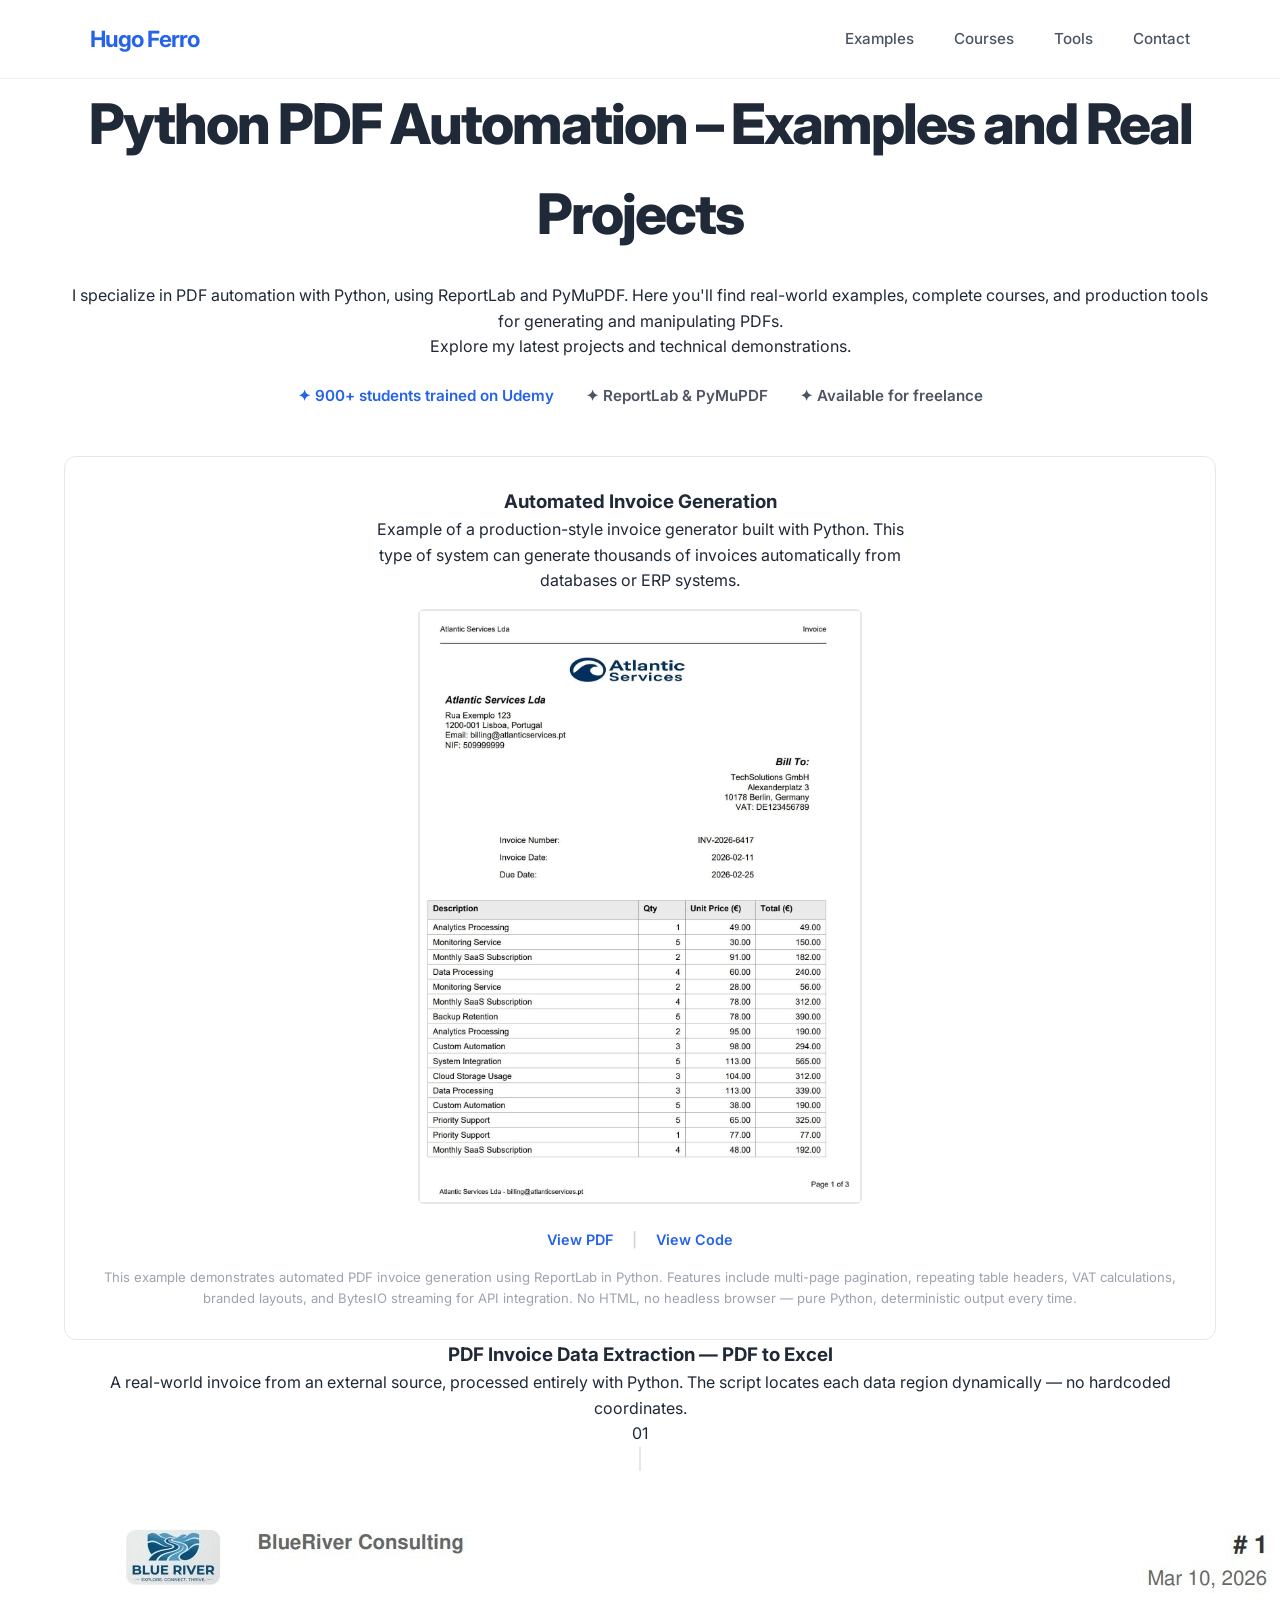
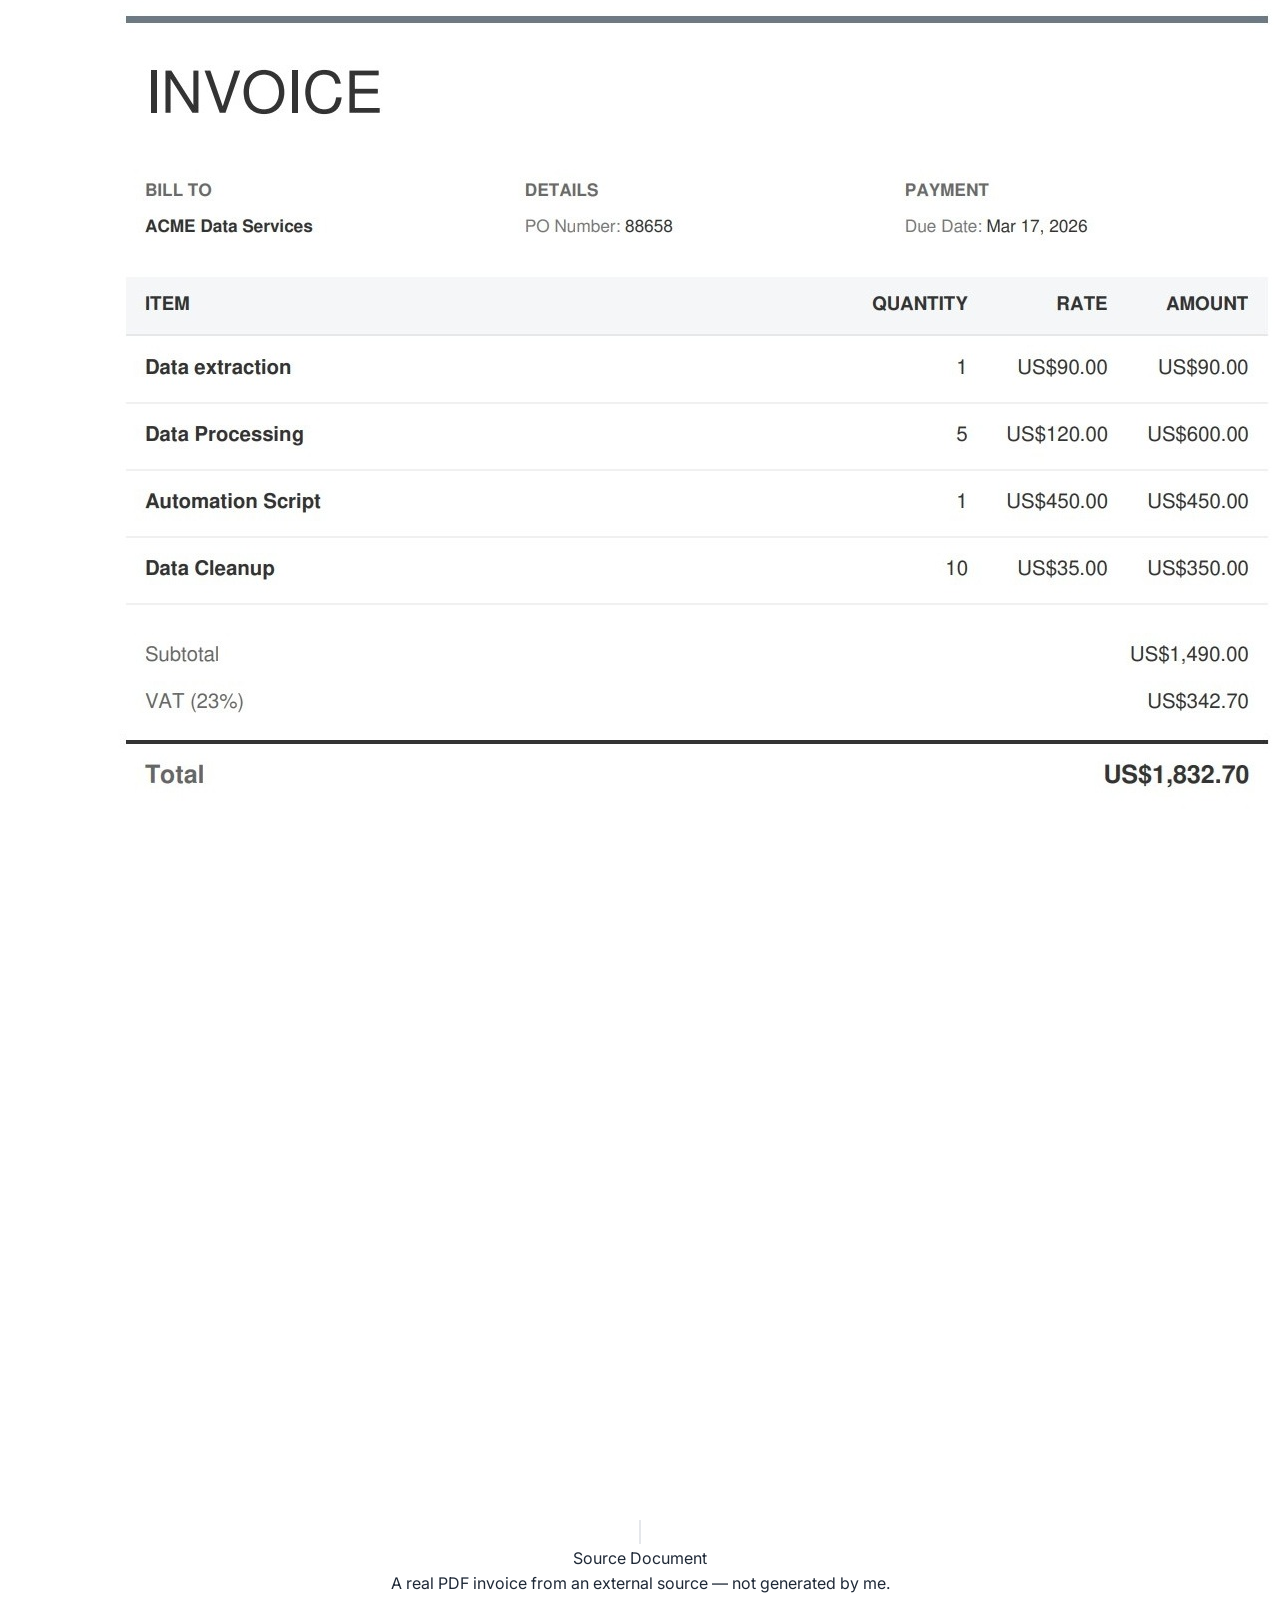
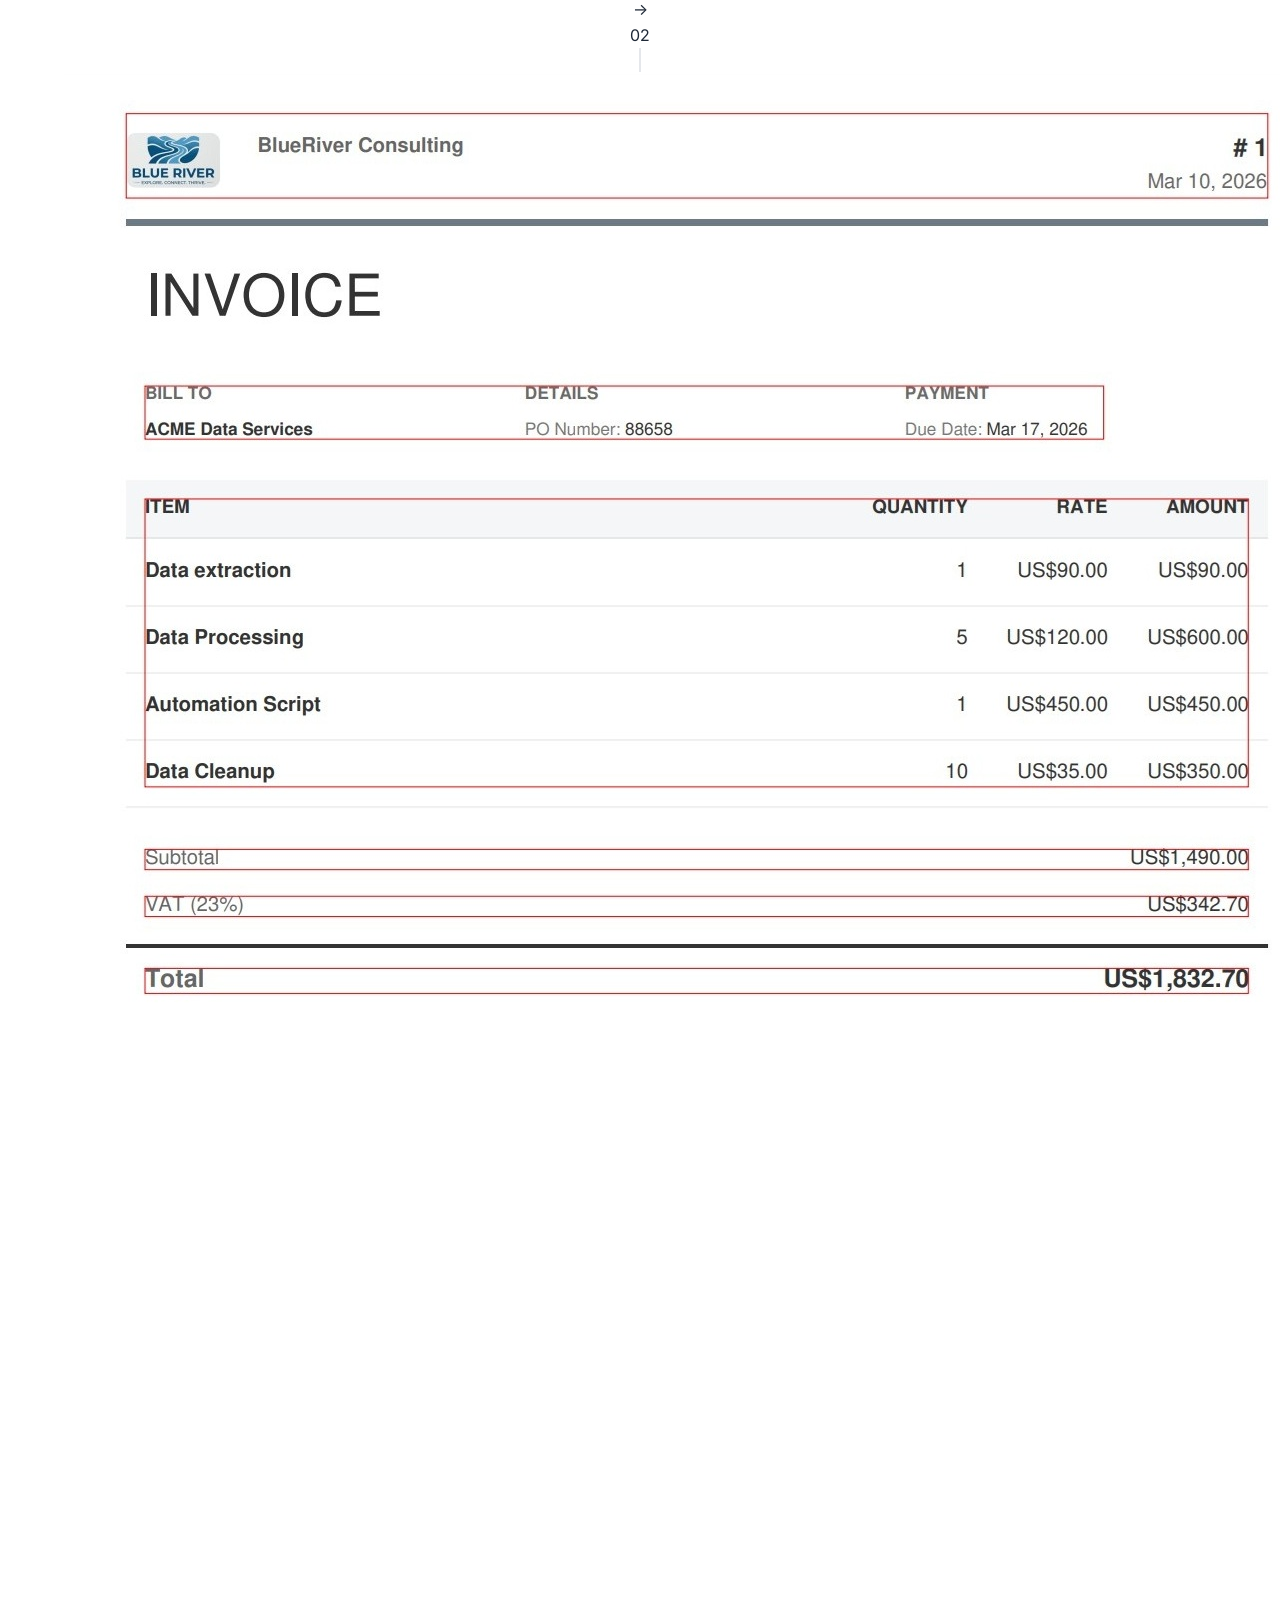
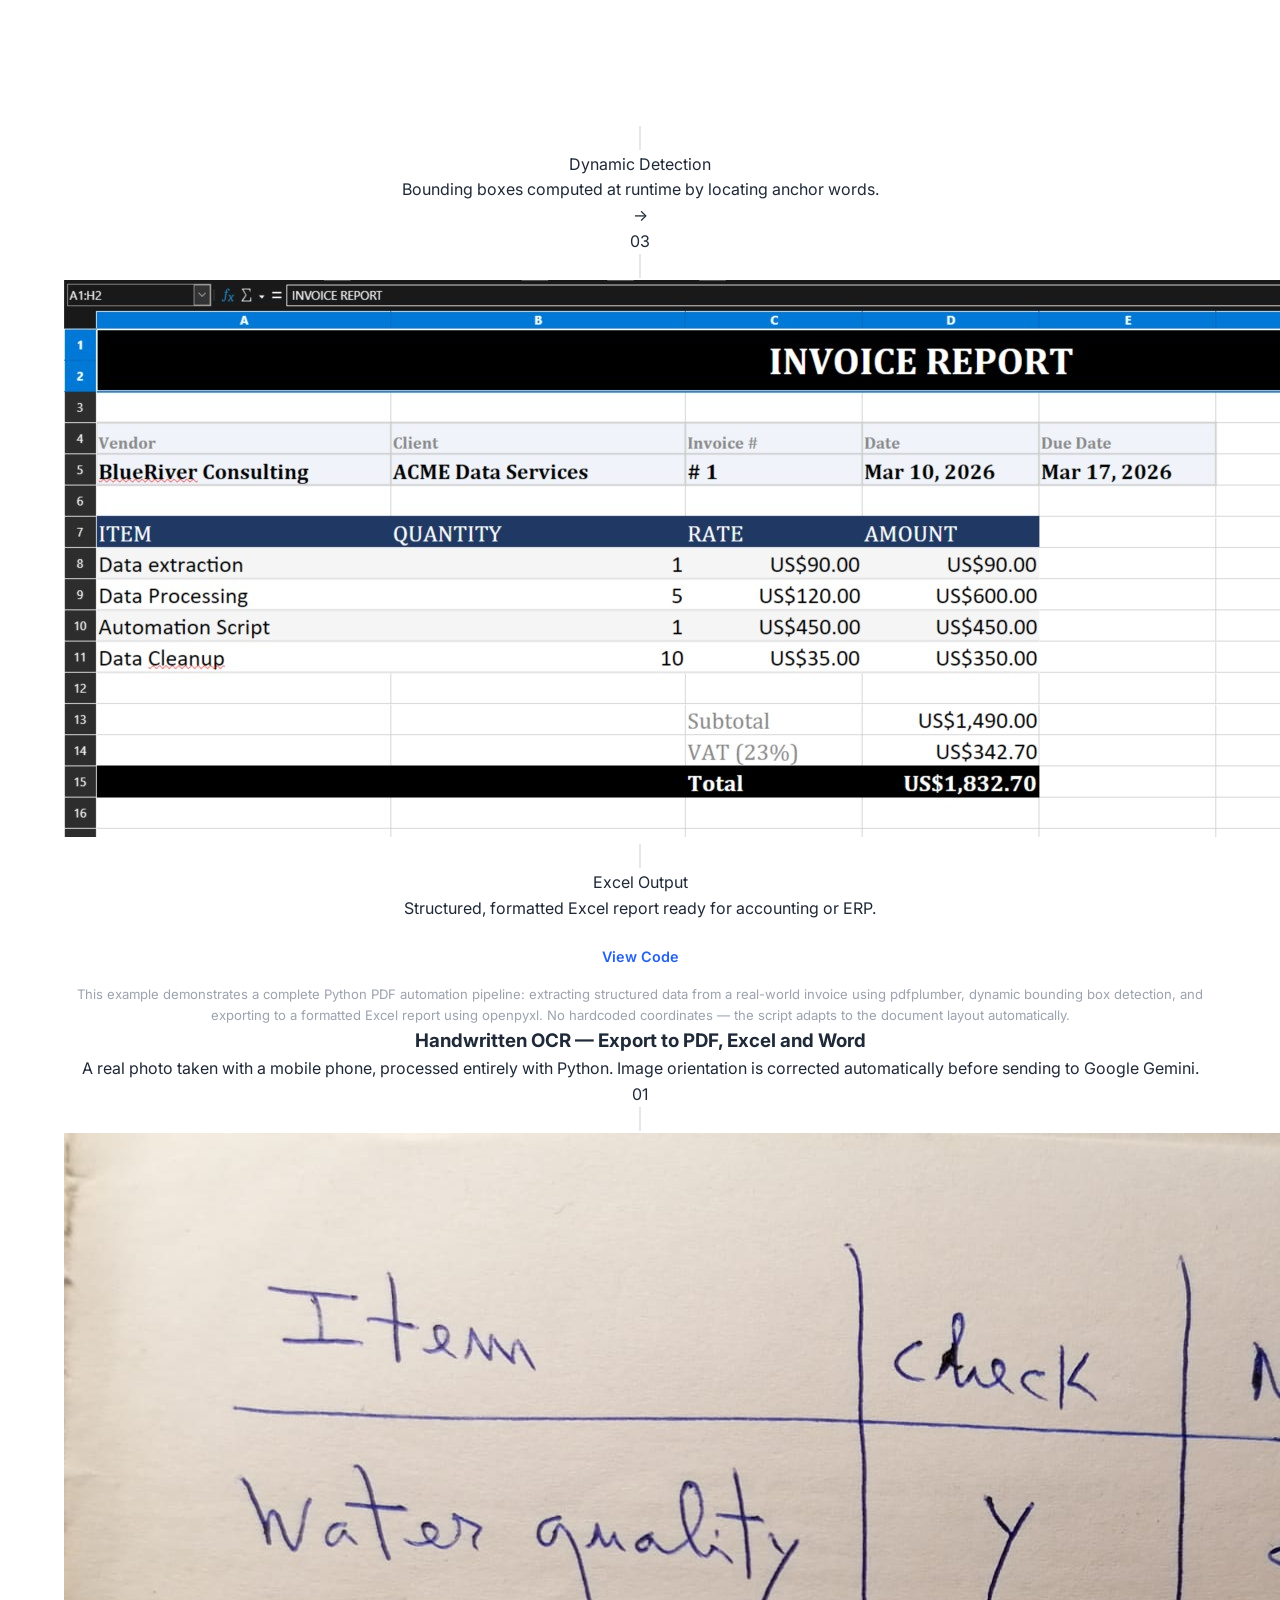
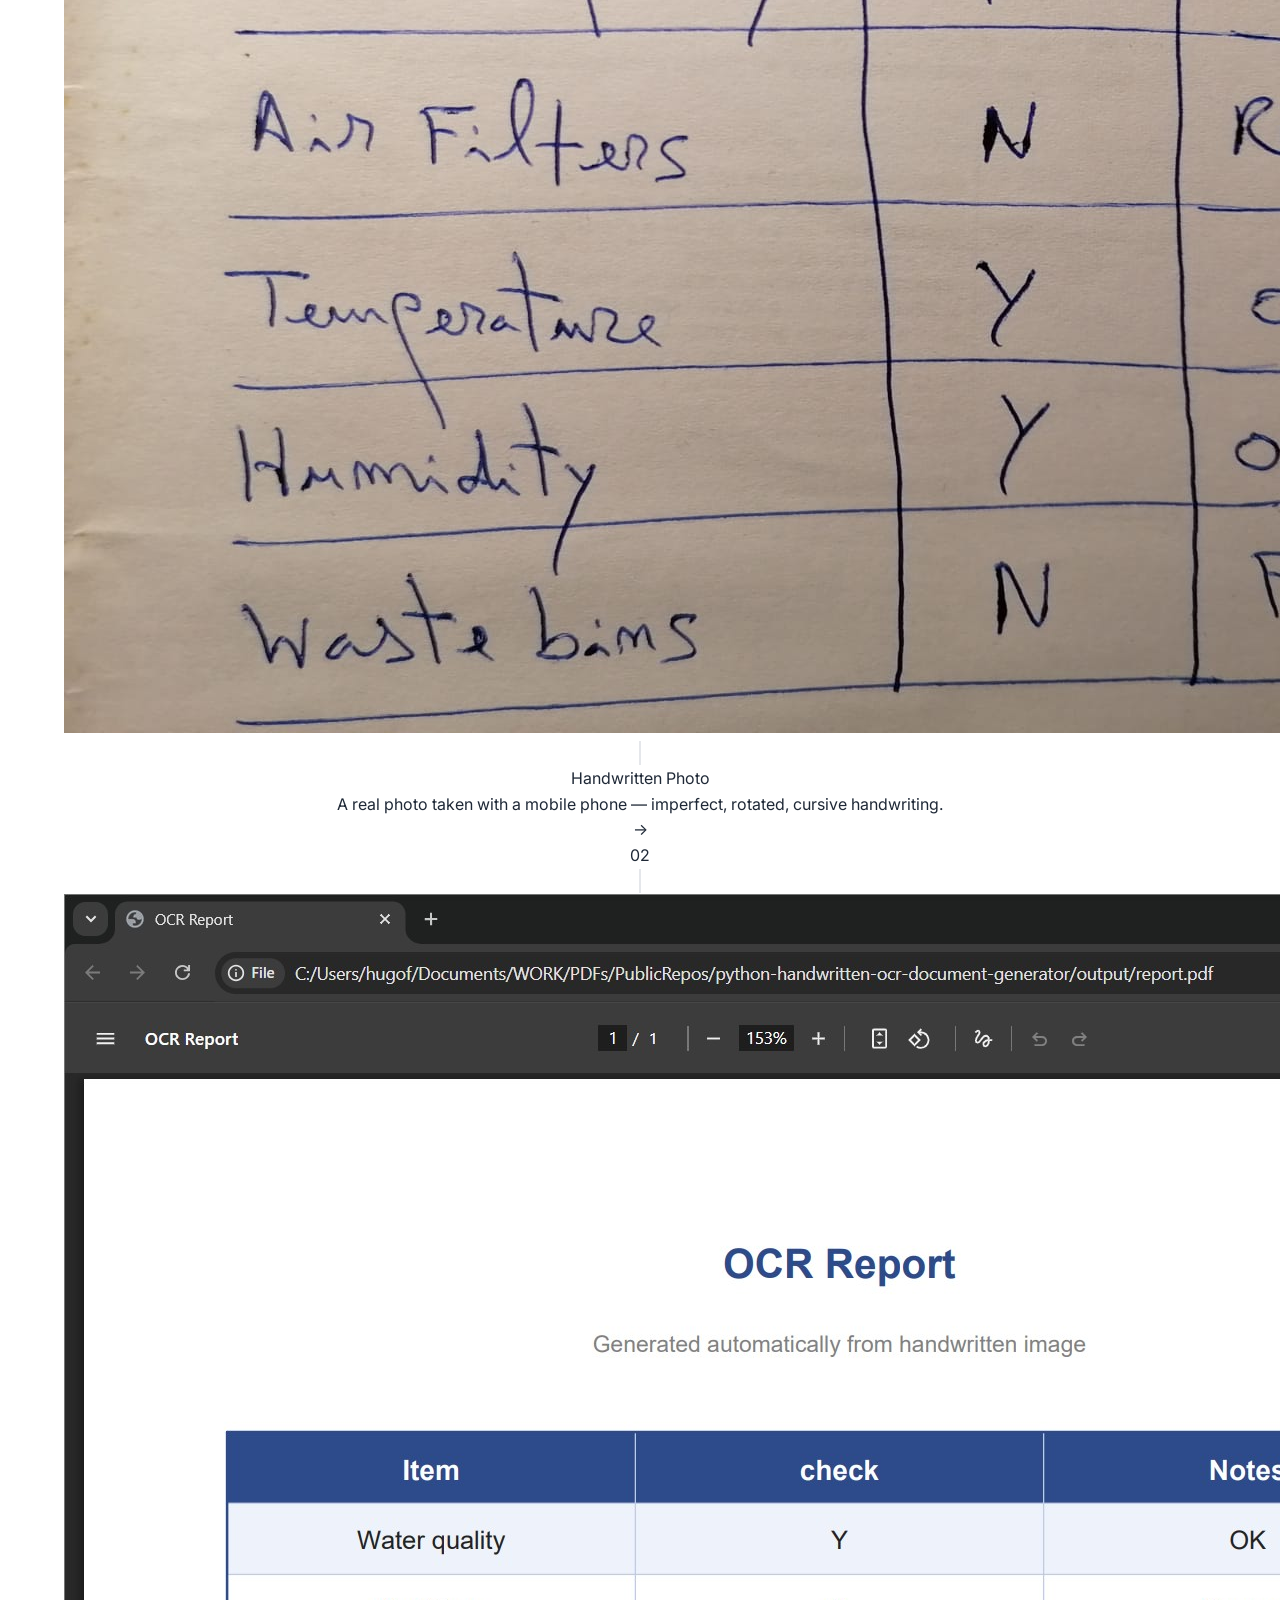
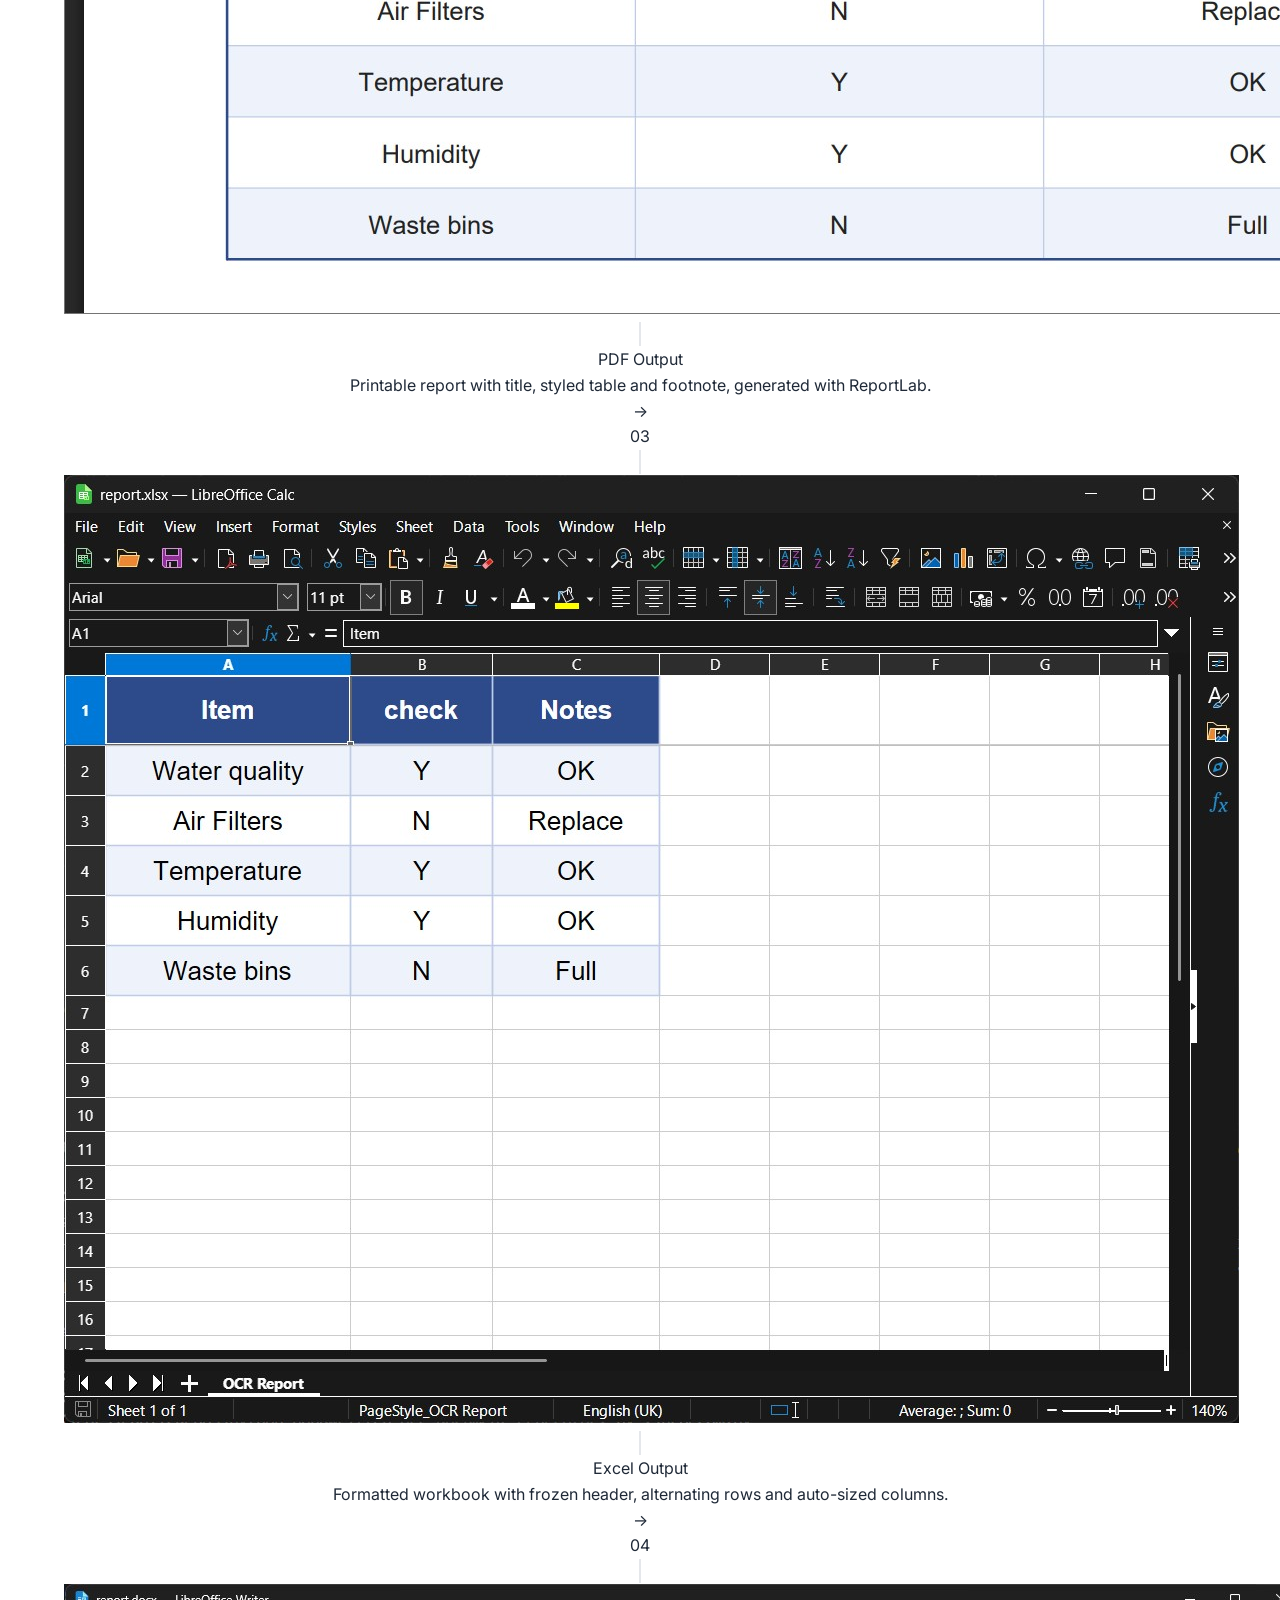
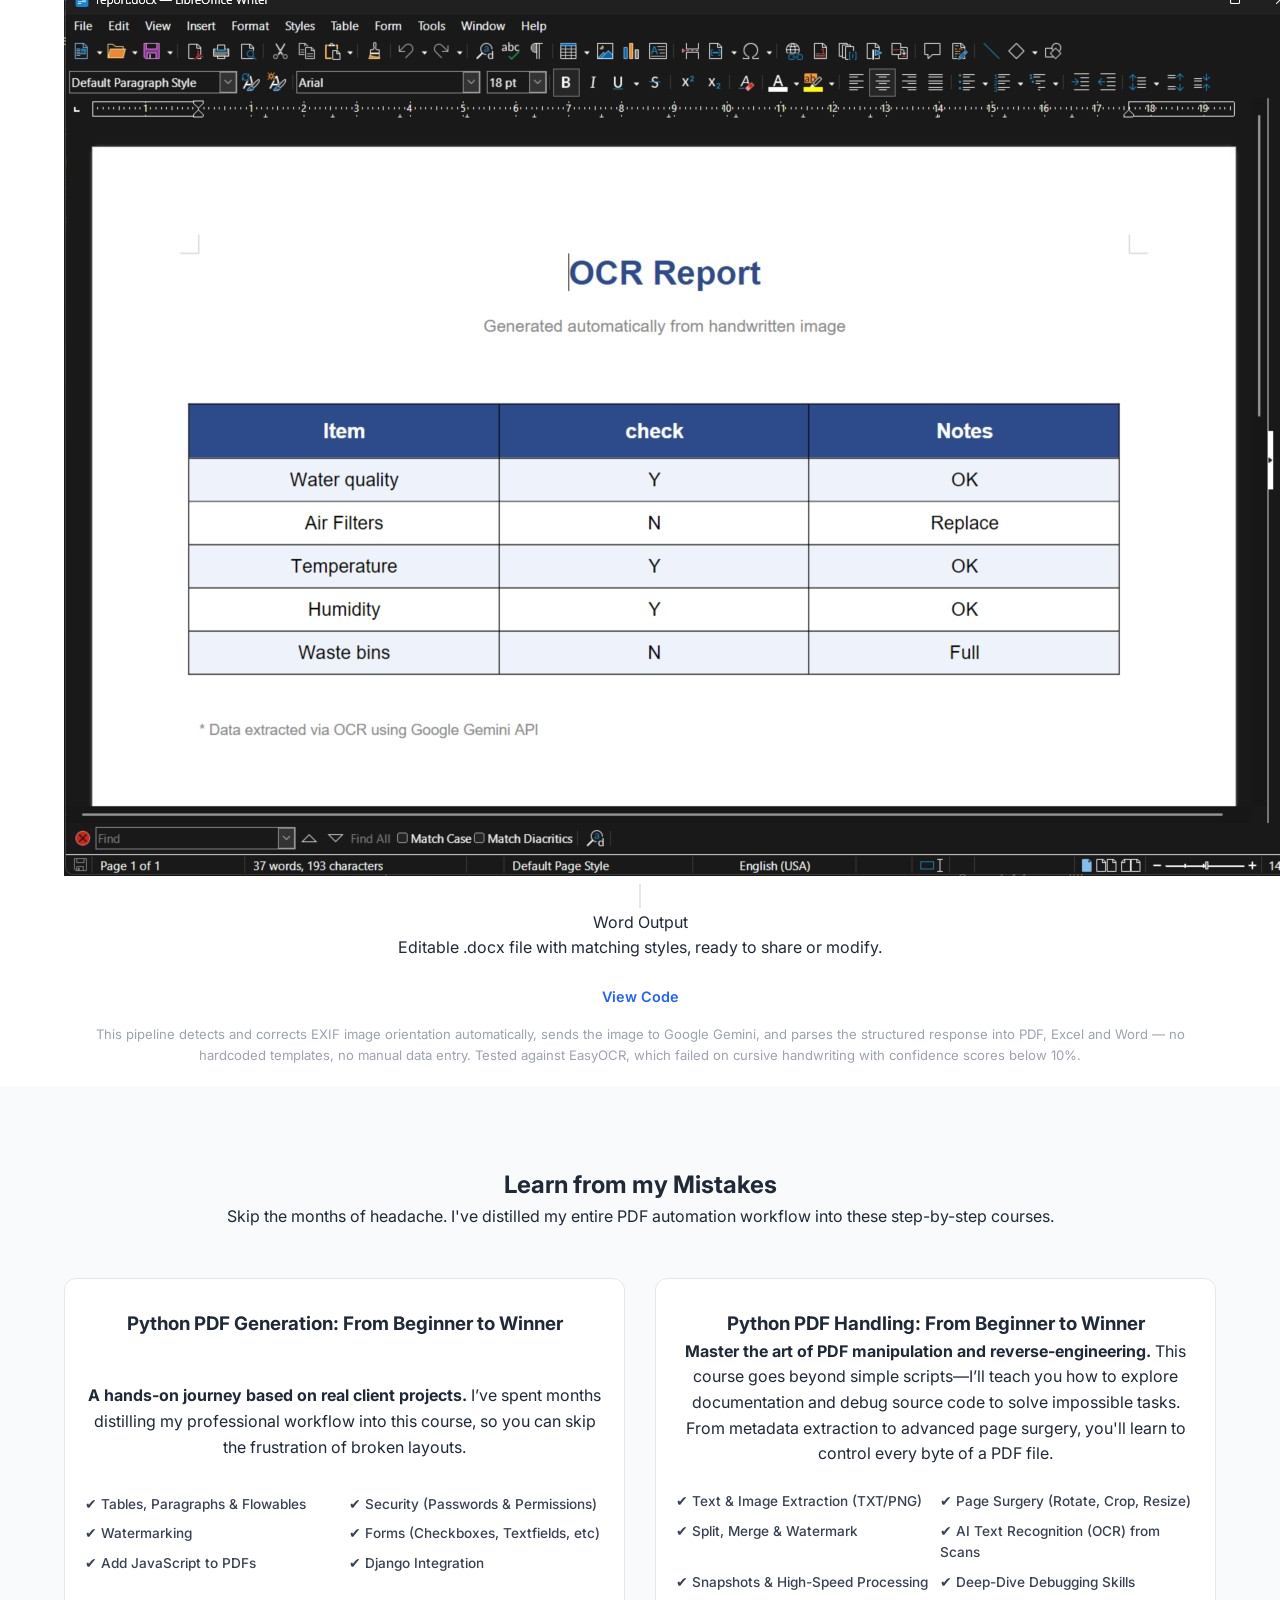
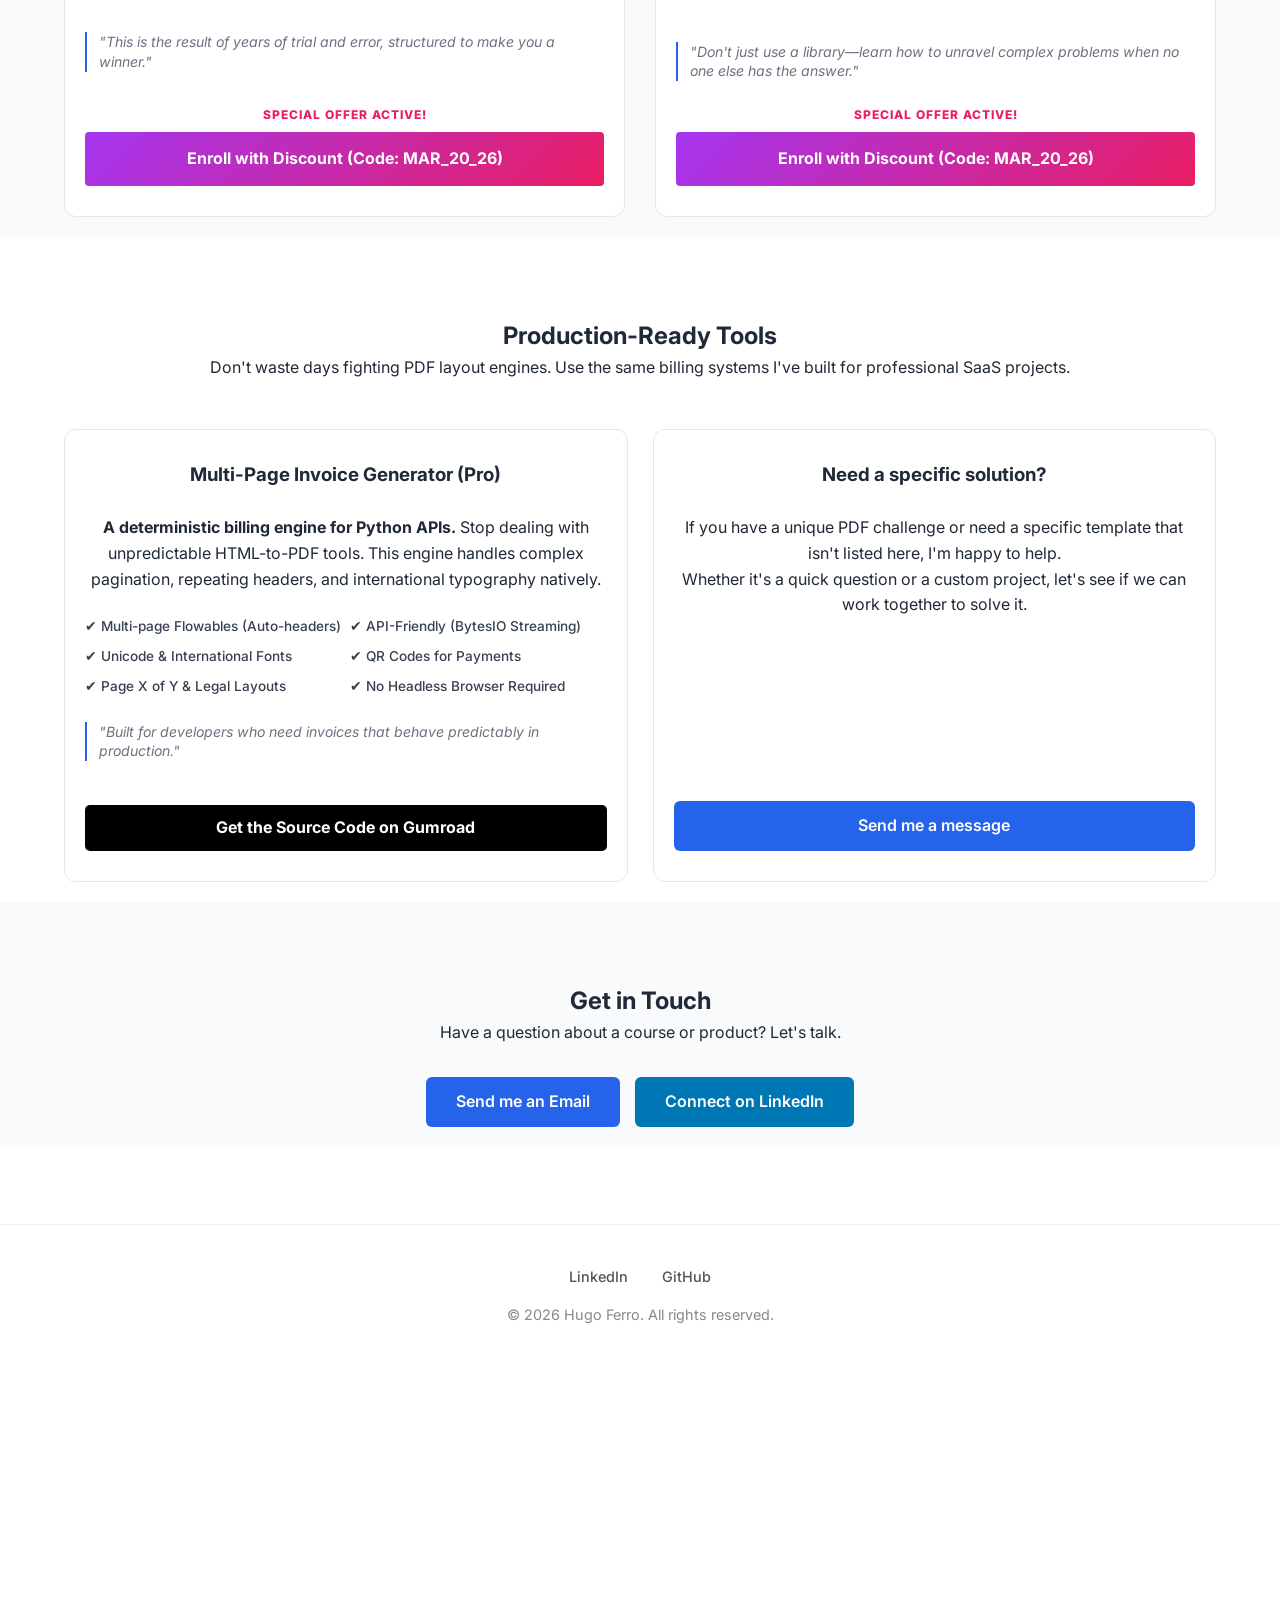
==== commit 420d4418: "added ocr case study + new cupons" ====
--- a/index.html
+++ b/index.html
@@ -255,6 +255,65 @@
                     using openpyxl. No hardcoded coordinates — the script adapts to the 
                     document layout automatically.                    
                 </p>
+            </div> 
+            
+            <!-- Case Study: Handwritten OCR -->
+            <div class="case-study-card">
+                <div class="case-study-header">
+                    <h3>Handwritten OCR — Export to PDF, Excel and Word</h3>
+                    <p>A real photo taken with a mobile phone, processed entirely with Python. Image orientation is corrected automatically before sending to Google Gemini.</p>
+                </div>
+                <div class="case-study-steps">
+                    <div class="case-study-step">
+                        <div class="step-badge">01</div>
+                        <a href="assets/imgs/ocr/handwrite.jpeg" target="_blank" class="view-link-img">
+                            <div class="case-study-step-image">
+                                <img src="assets/imgs/ocr/handwrite.jpeg" alt="Handwritten checklist photo">
+                            </div>
+                        </a>
+                        <p class="step-label">Handwritten Photo</p>
+                        <p class="step-desc">A real photo taken with a mobile phone — imperfect, rotated, cursive handwriting.</p>
+                    </div>
+                    <div class="case-study-arrow">→</div>
+                    <div class="case-study-step">
+                        <div class="step-badge">02</div>
+                        <a href="assets/imgs/ocr/preview_pdf.jpg" target="_blank" class="view-link-img">
+                            <div class="case-study-step-image">
+                                <img src="assets/imgs/ocr/preview_pdf.jpg" alt="Generated PDF report">
+                            </div>
+                        </a>
+                        <p class="step-label">PDF Output</p>
+                        <p class="step-desc">Printable report with title, styled table and footnote, generated with ReportLab.</p>
+                    </div>
+                    <div class="case-study-arrow">→</div>
+                    <div class="case-study-step">
+                        <div class="step-badge">03</div>
+                        <a href="assets/imgs/ocr/preview_excel.jpg" target="_blank" class="view-link-img">
+                            <div class="case-study-step-image">
+                                <img src="assets/imgs/ocr/preview_excel.jpg" alt="Generated Excel report">
+                            </div>
+                        </a>
+                        <p class="step-label">Excel Output</p>
+                        <p class="step-desc">Formatted workbook with frozen header, alternating rows and auto-sized columns.</p>
+                    </div>
+                    <div class="case-study-arrow">→</div>                    
+                    <div class="case-study-step">
+                        <div class="step-badge">04</div>
+                        <a href="assets/imgs/ocr/preview_word.jpg" target="_blank" class="view-link-img">
+                            <div class="case-study-step-image">
+                                <img src="assets/imgs/ocr/preview_word.jpg" alt="Generated Word report">
+                            </div>
+                        </a>
+                        <p class="step-label">Word Output</p>
+                        <p class="step-desc">Editable .docx file with matching styles, ready to share or modify.</p>
+                    </div>
+                </div>
+                <div class="card-links">
+                    <a href="https://github.com/hasff/python-handwritten-ocr-document-generator" target="_blank" class="view-link" aria-label="Handwritten OCR: View Code">View Code</a>
+                </div>
+                <p style="font-size: 0.82rem; color: #9ca3af; margin-top: 1rem; line-height: 1.6;">
+                    This pipeline detects and corrects EXIF image orientation automatically, sends the image to Google Gemini, and parses the structured response into PDF, Excel and Word — no hardcoded templates, no manual data entry. Tested against EasyOCR, which failed on cursive handwriting with confidence scores below 10%.
+                </p>
             </div>            
         </section>
 
@@ -373,12 +432,12 @@
         // --- CONFIGURATION: Only update the 'code' variable ---
         const COURSES_DATA = {
             reportlab: {
-                code: "MAR_13_26", // Current coupon code
+                code: "MAR_20_26", // Current coupon code
                 baseUrl: "https://www.udemy.com/course/python-reportlab-from-beginner-to-winner/",
                 referralCode: "3B927E883D2E868CF221"
             },
             pymupdf: {
-                code: "MAR_13_26", // Current coupon code
+                code: "MAR_20_26", // Current coupon code
                 baseUrl: "https://www.udemy.com/course/python-pdf-handling-from-beginner-to-winner/",
                 referralCode: "E7B71DCA8314B0BAC4BD"
             }
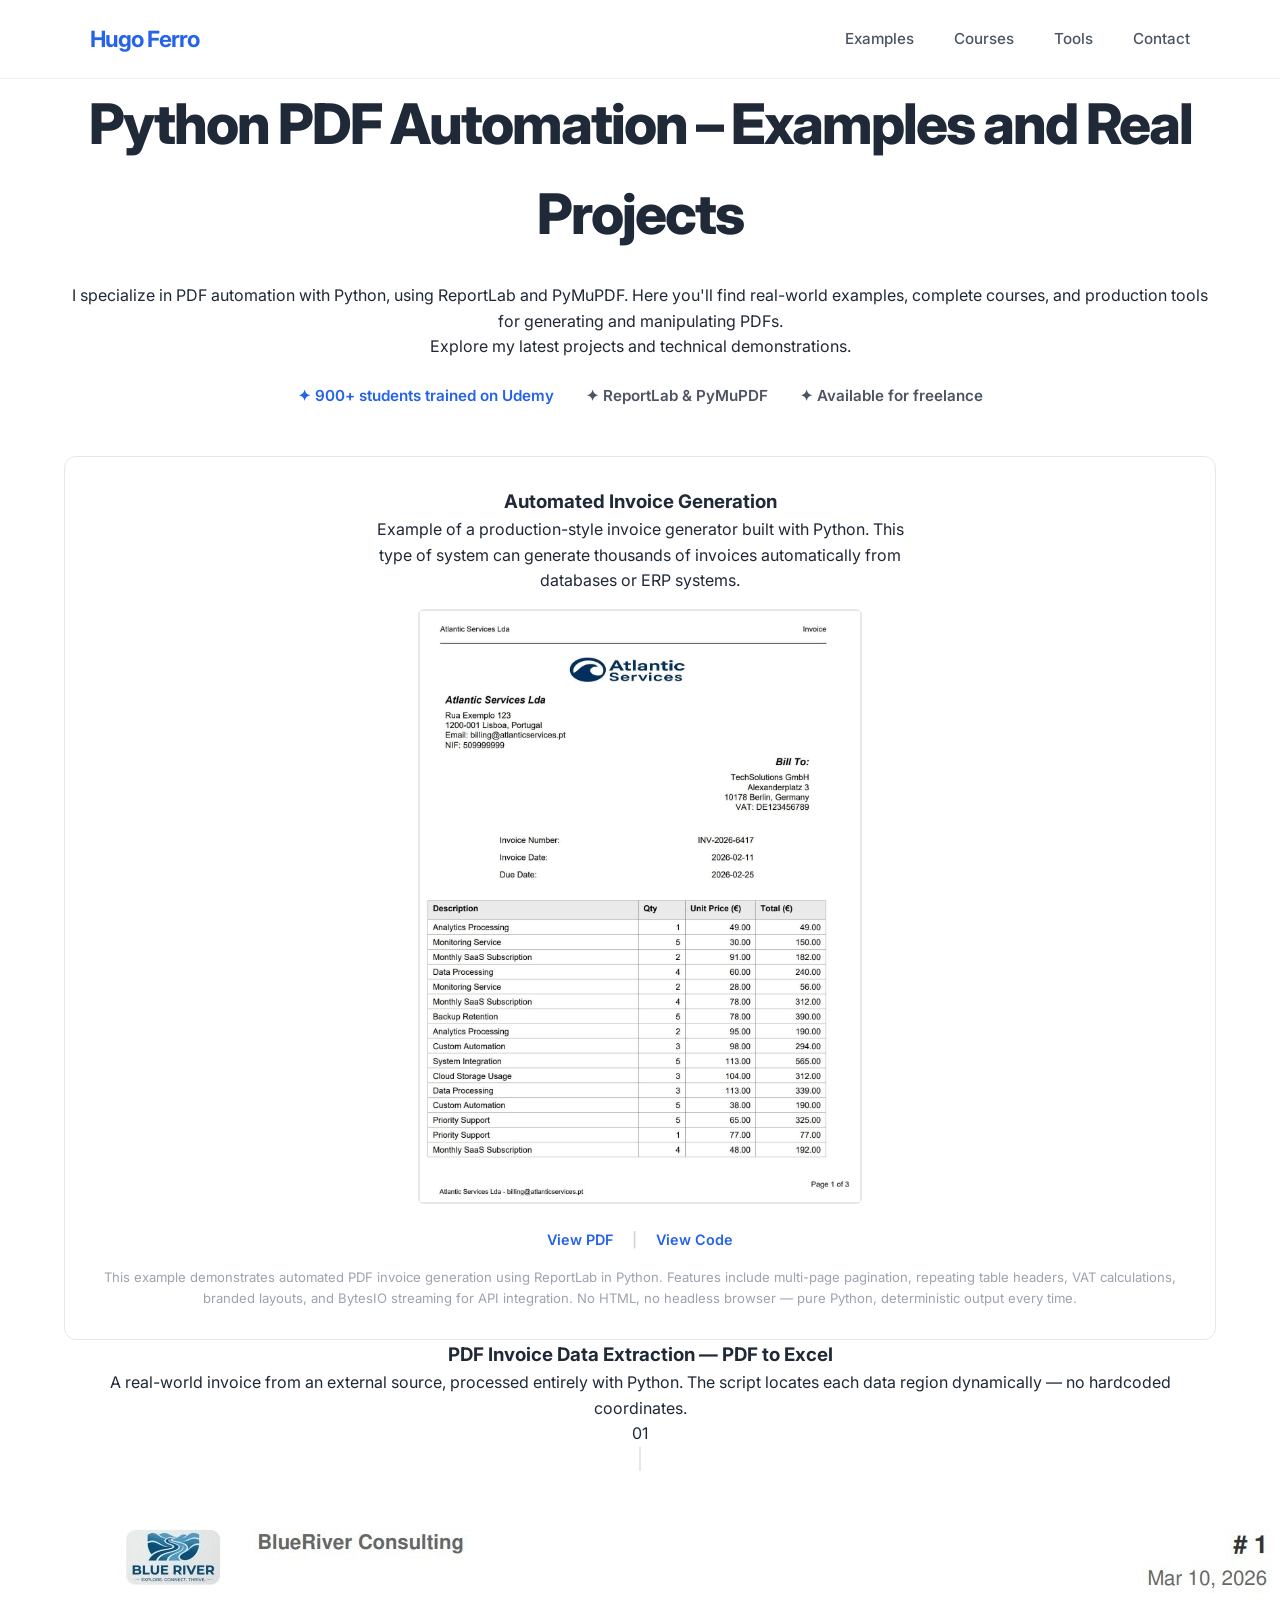
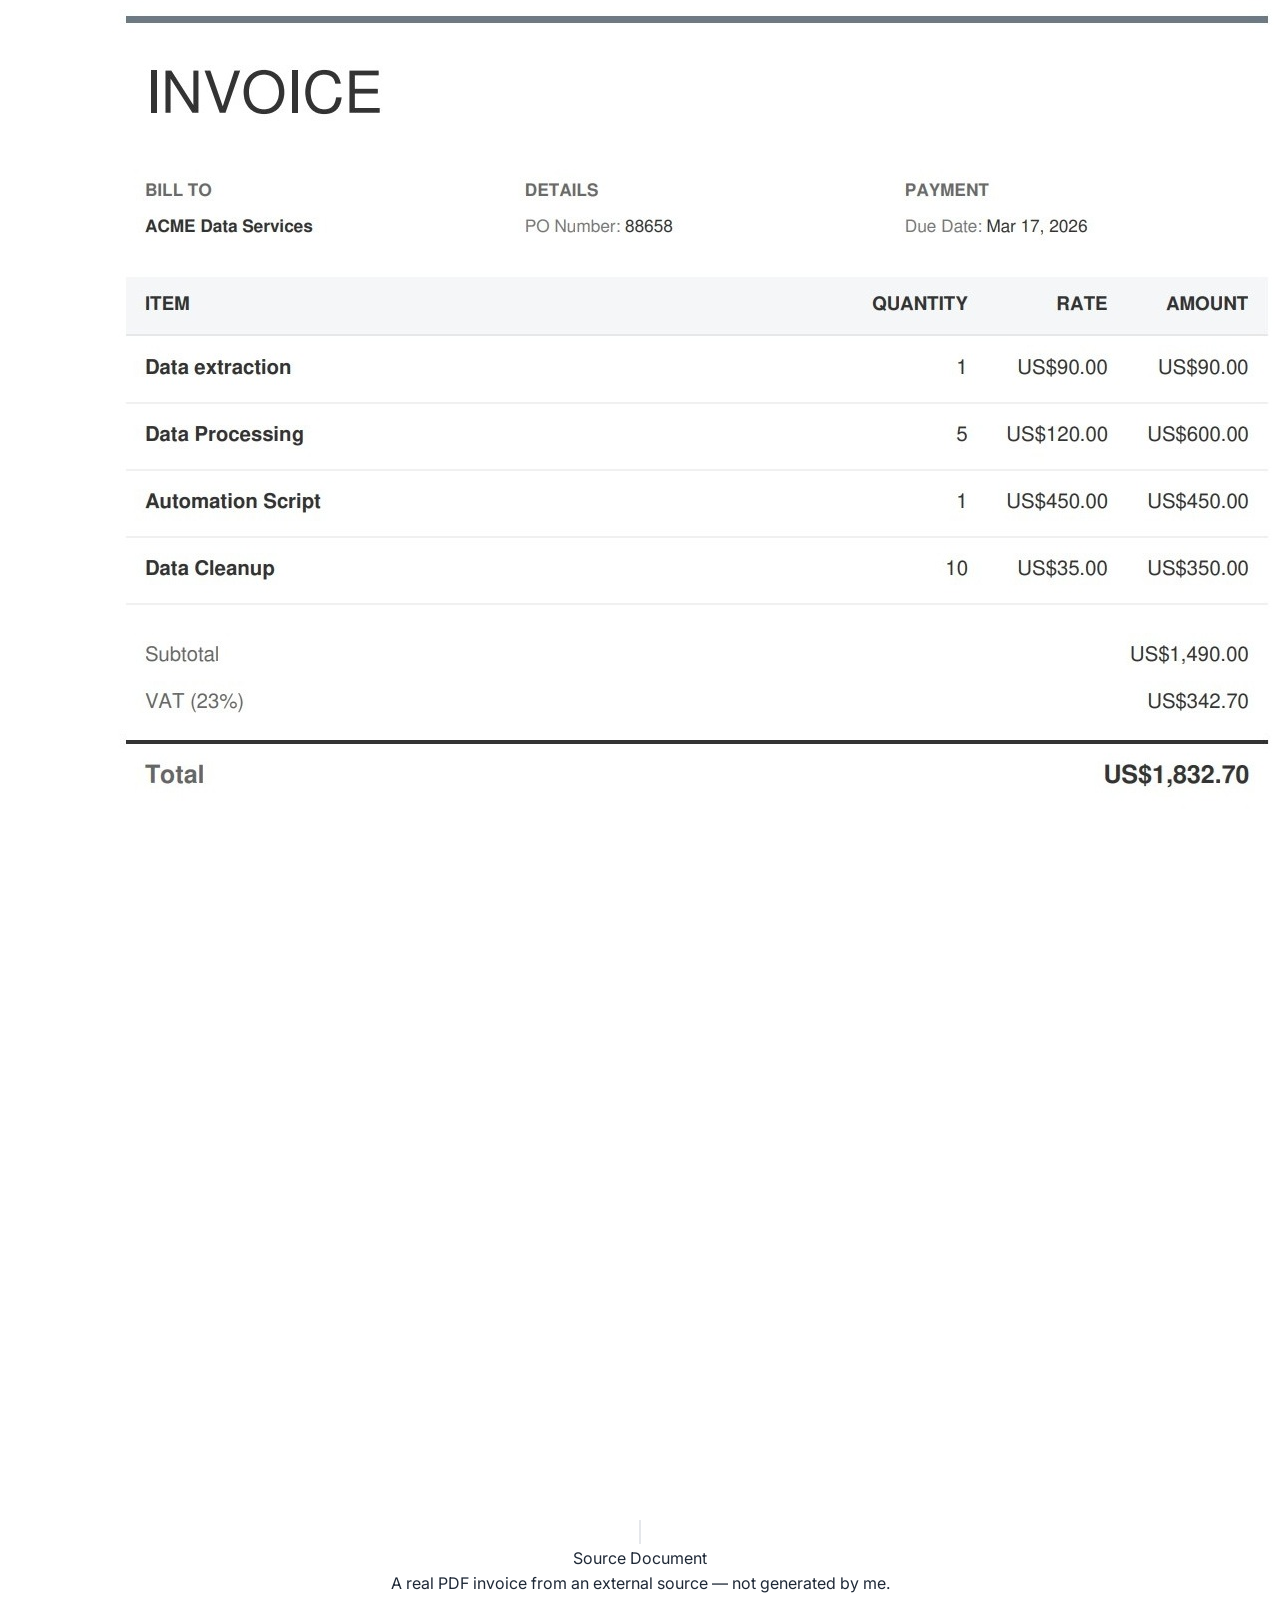
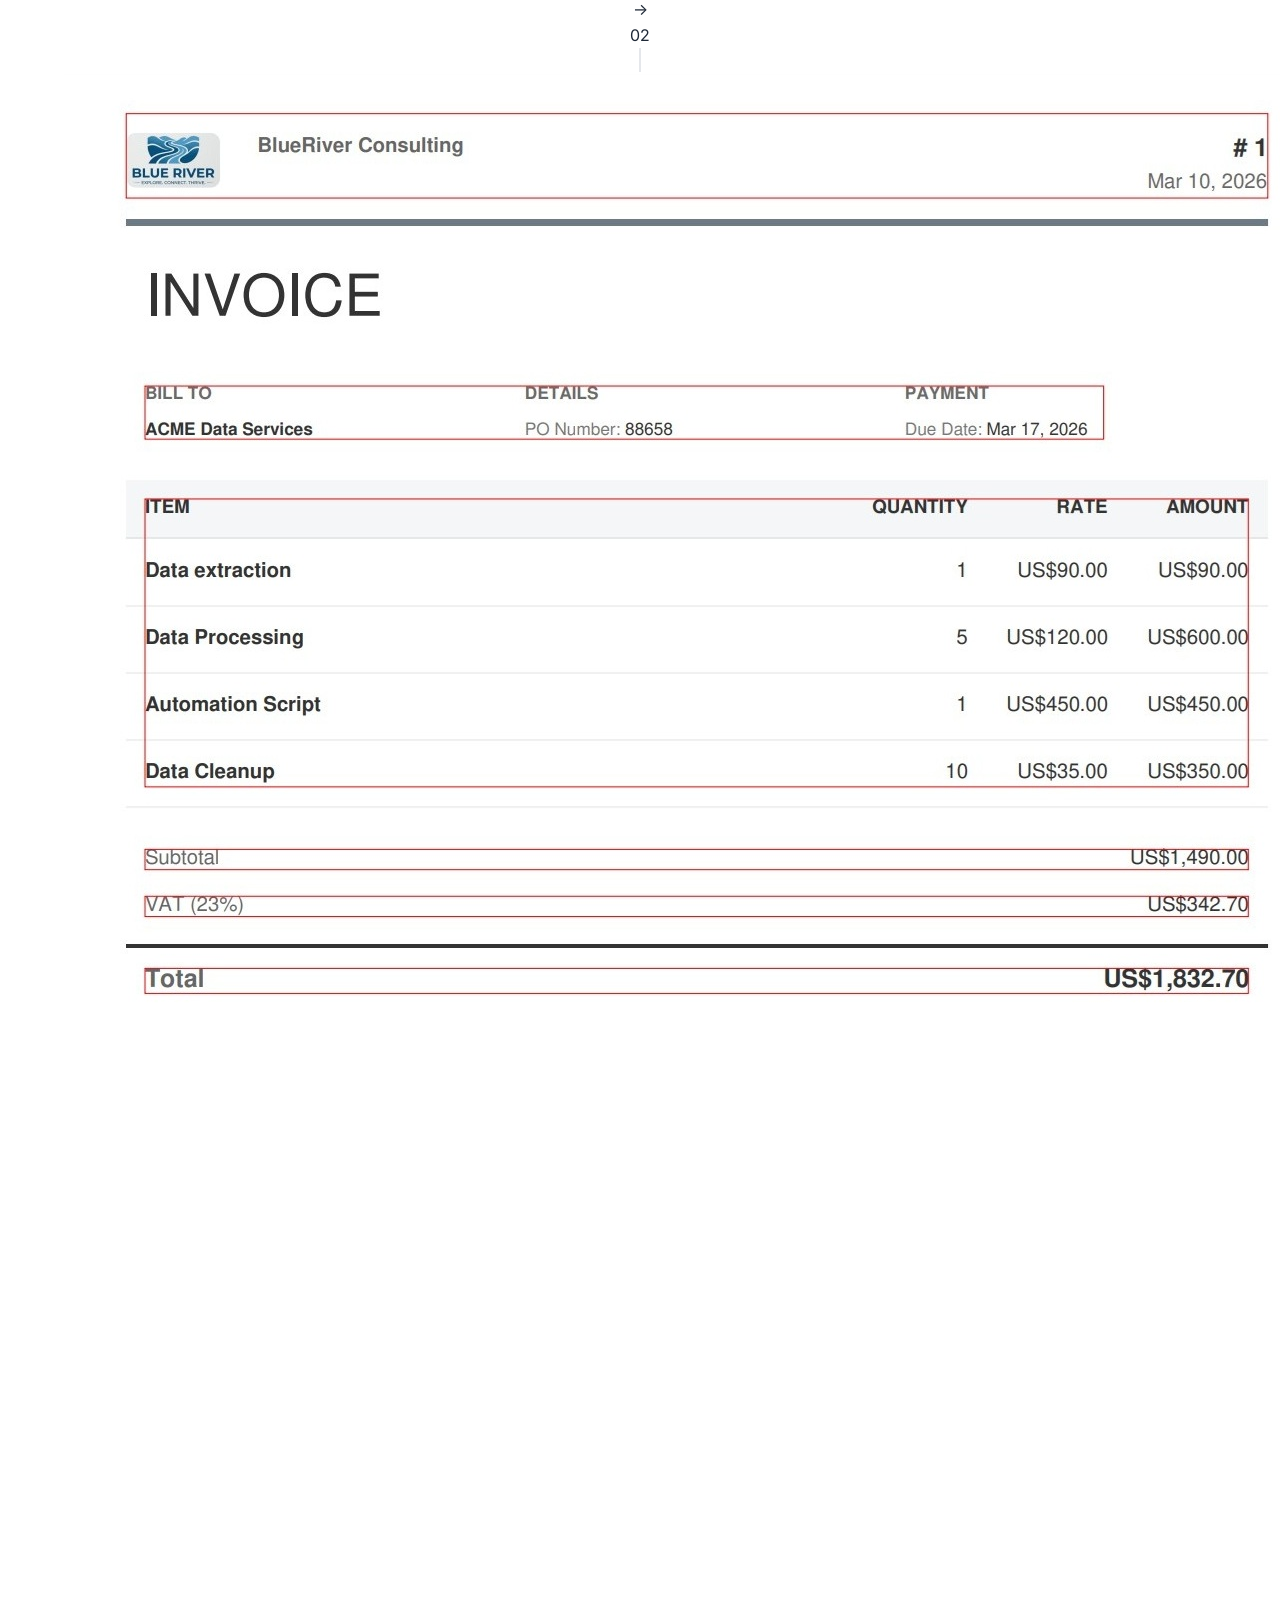
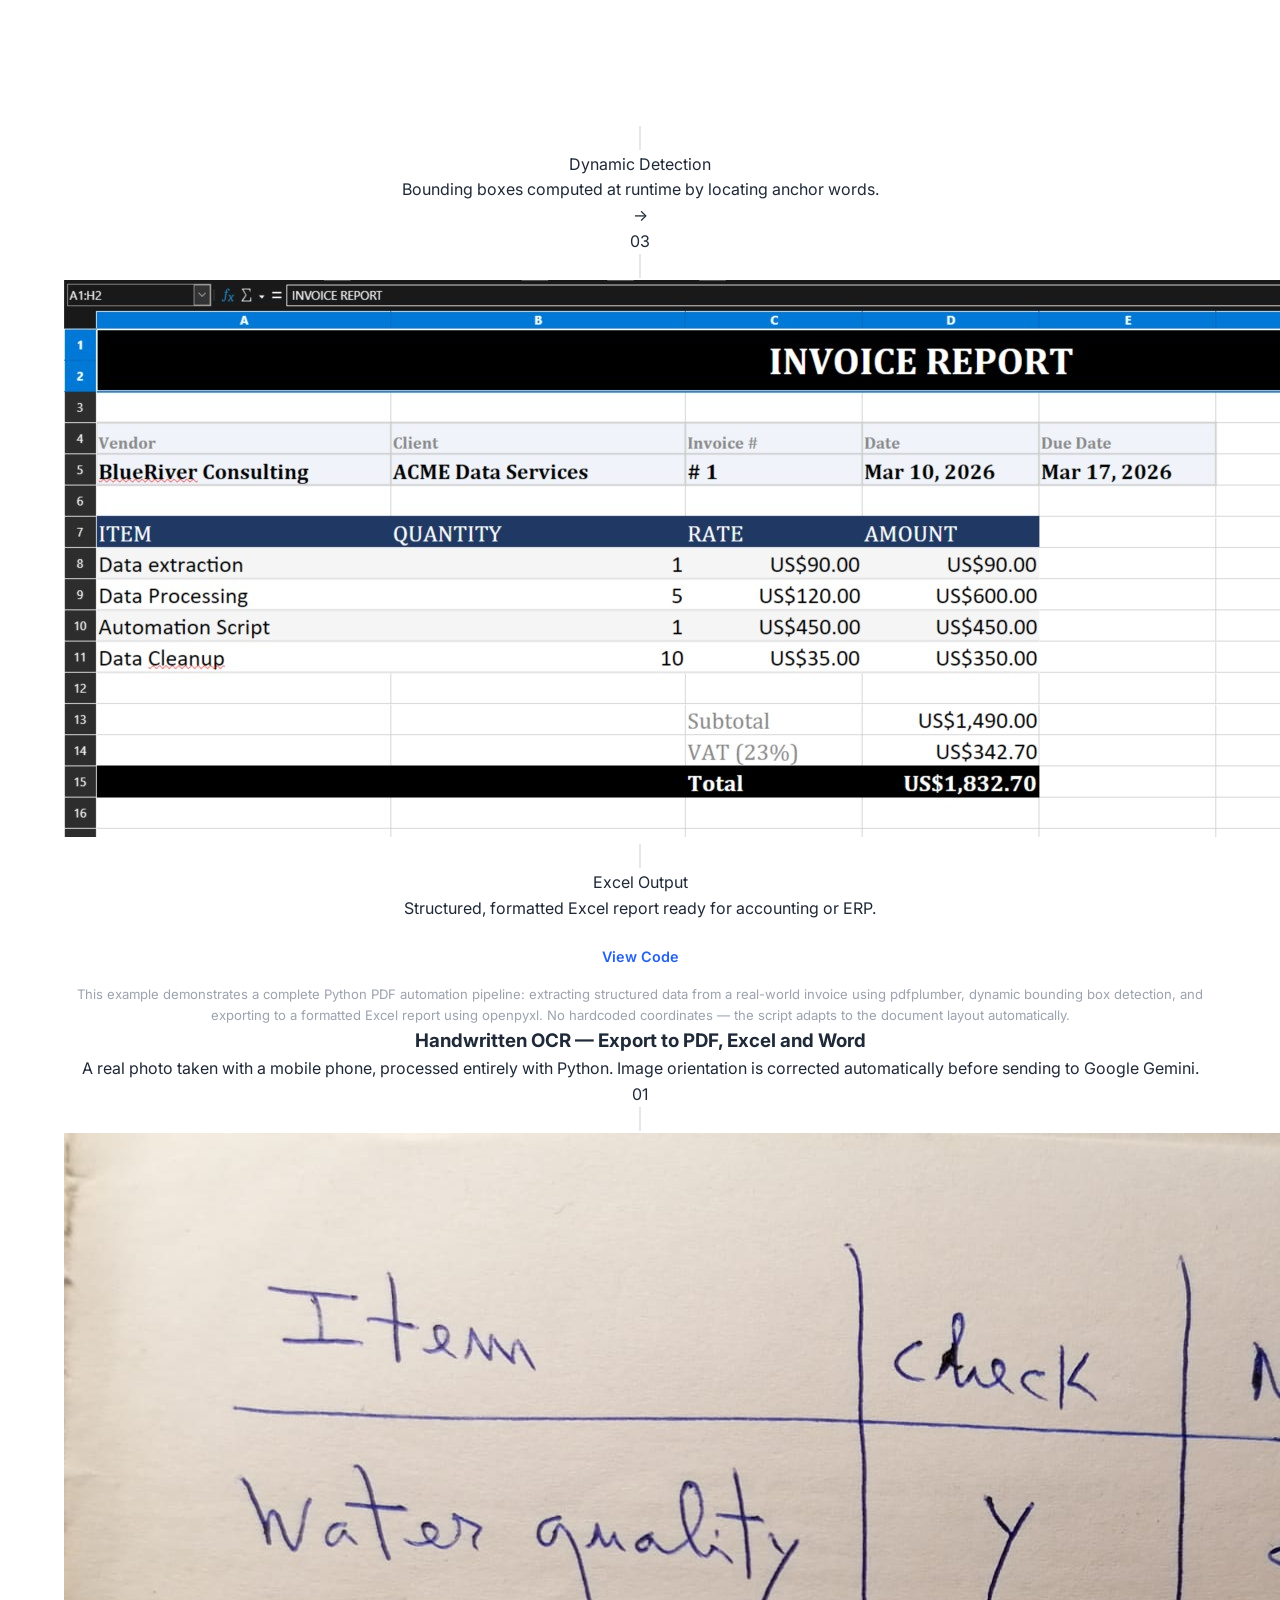
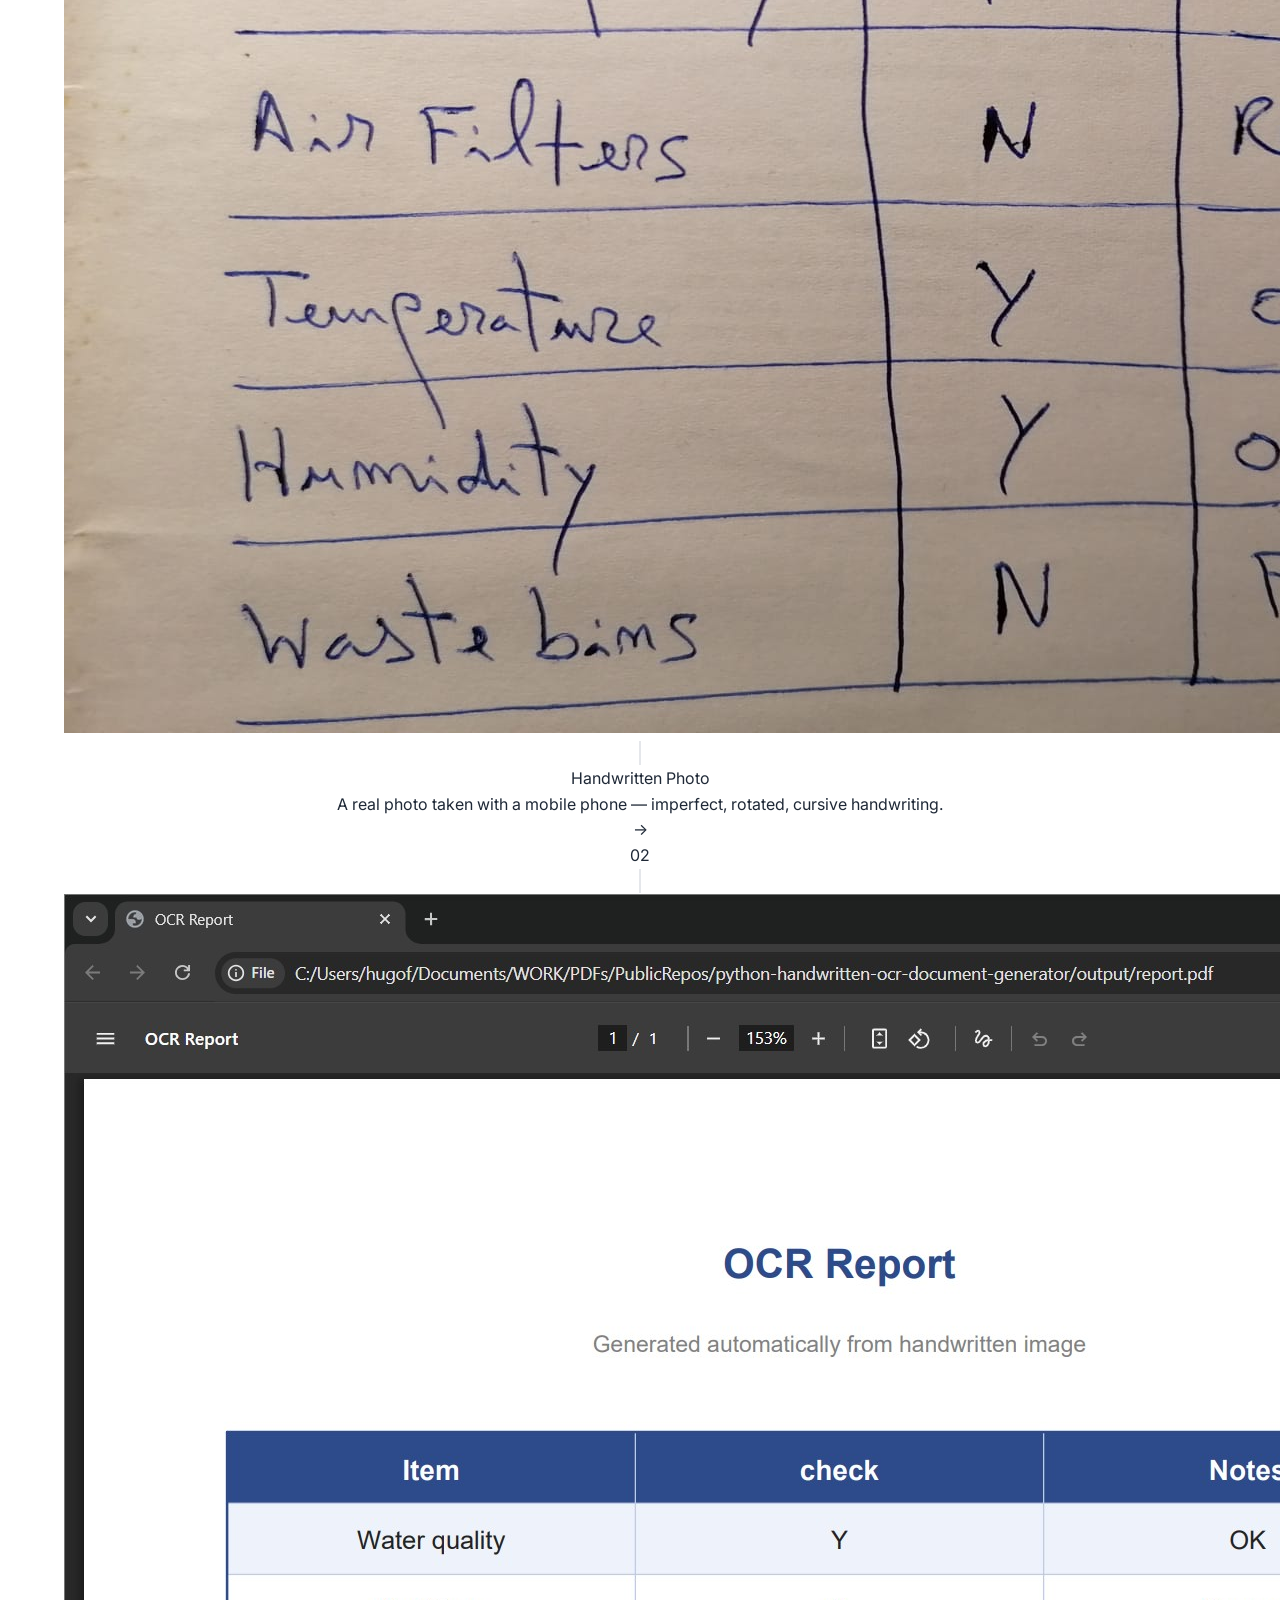
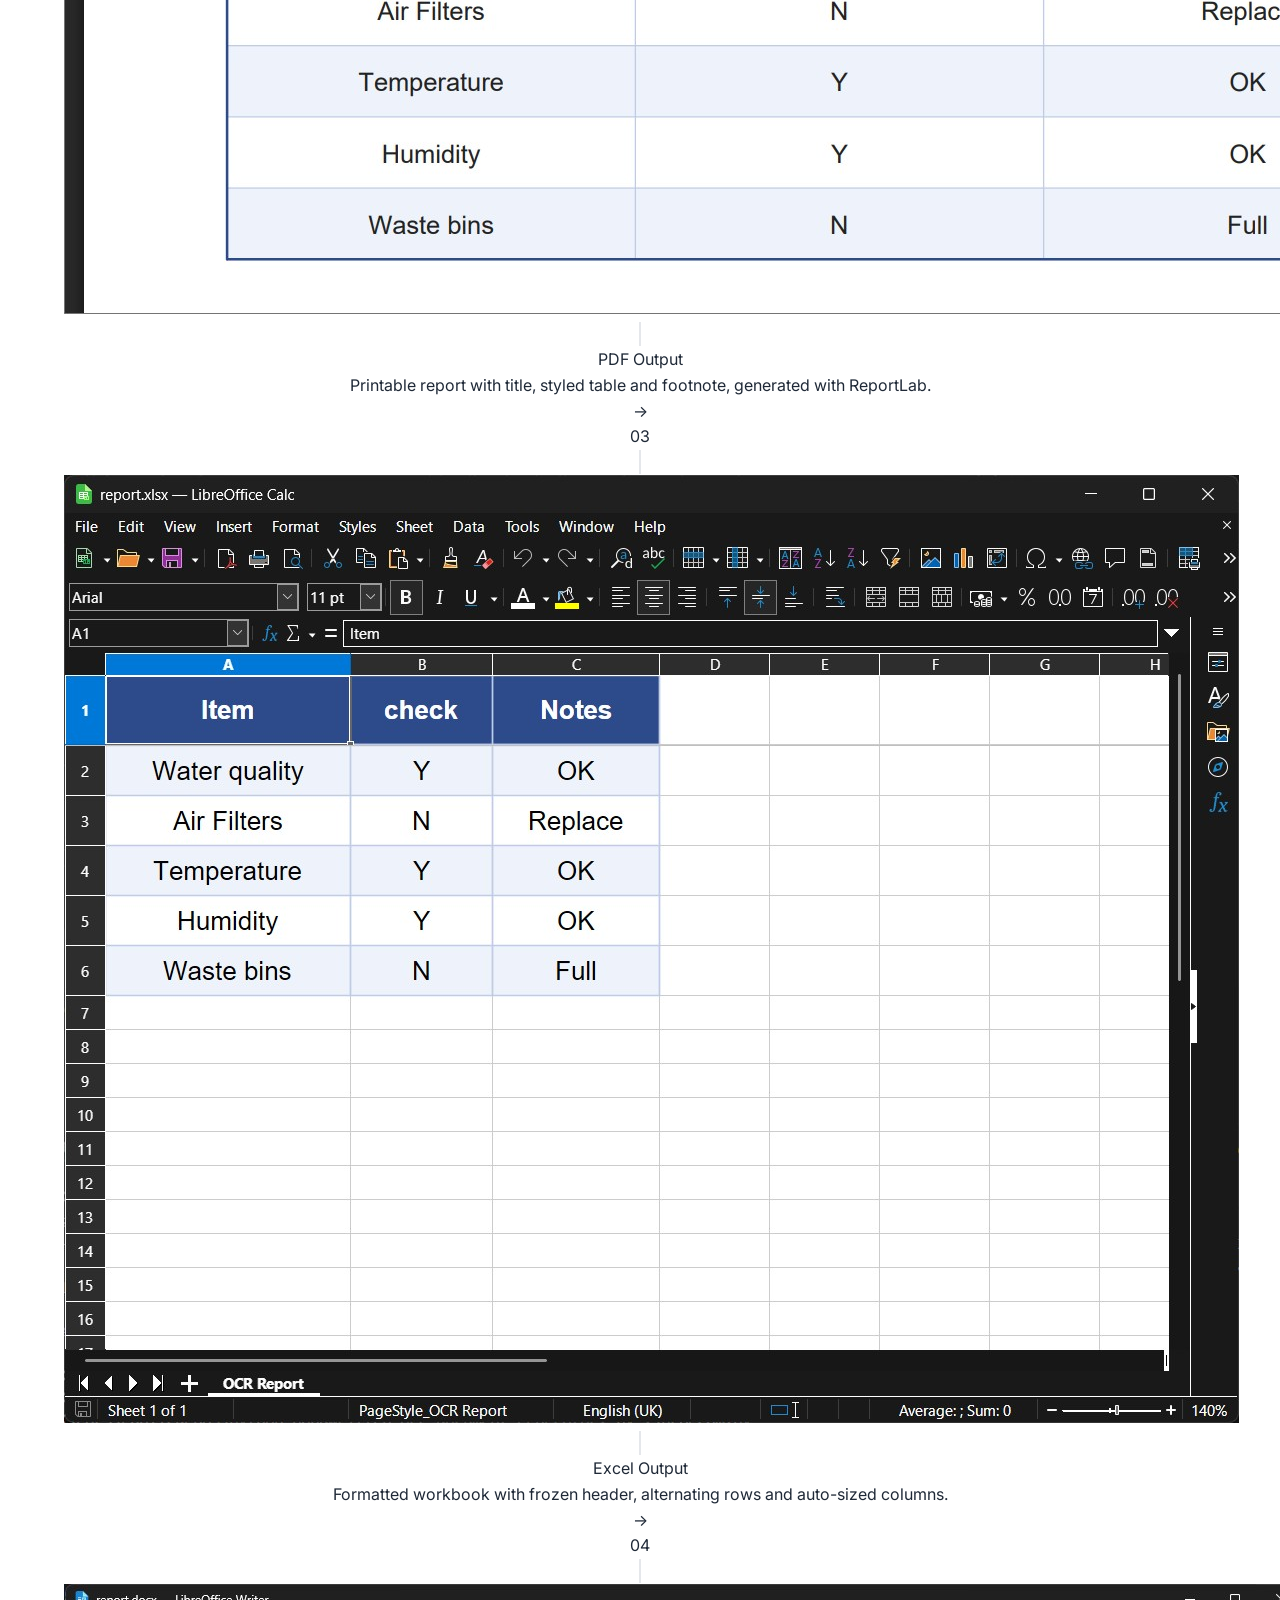
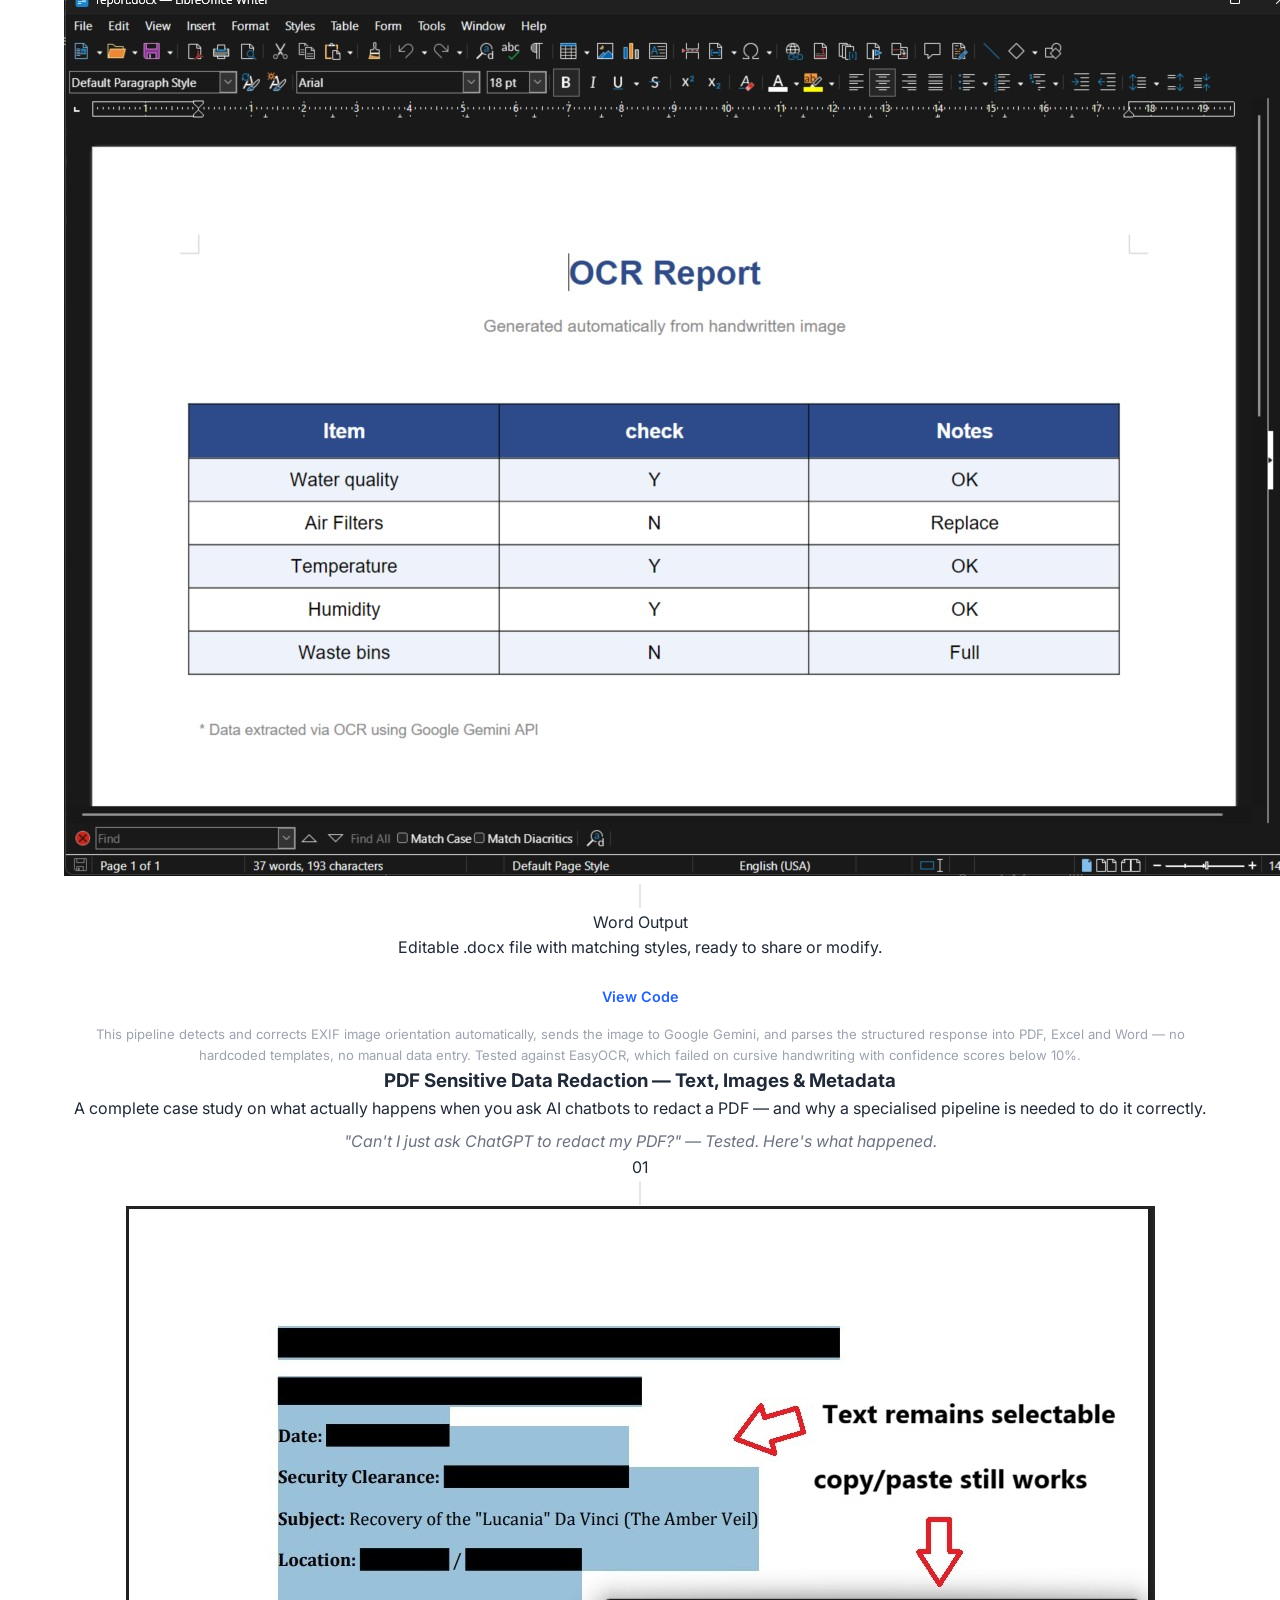
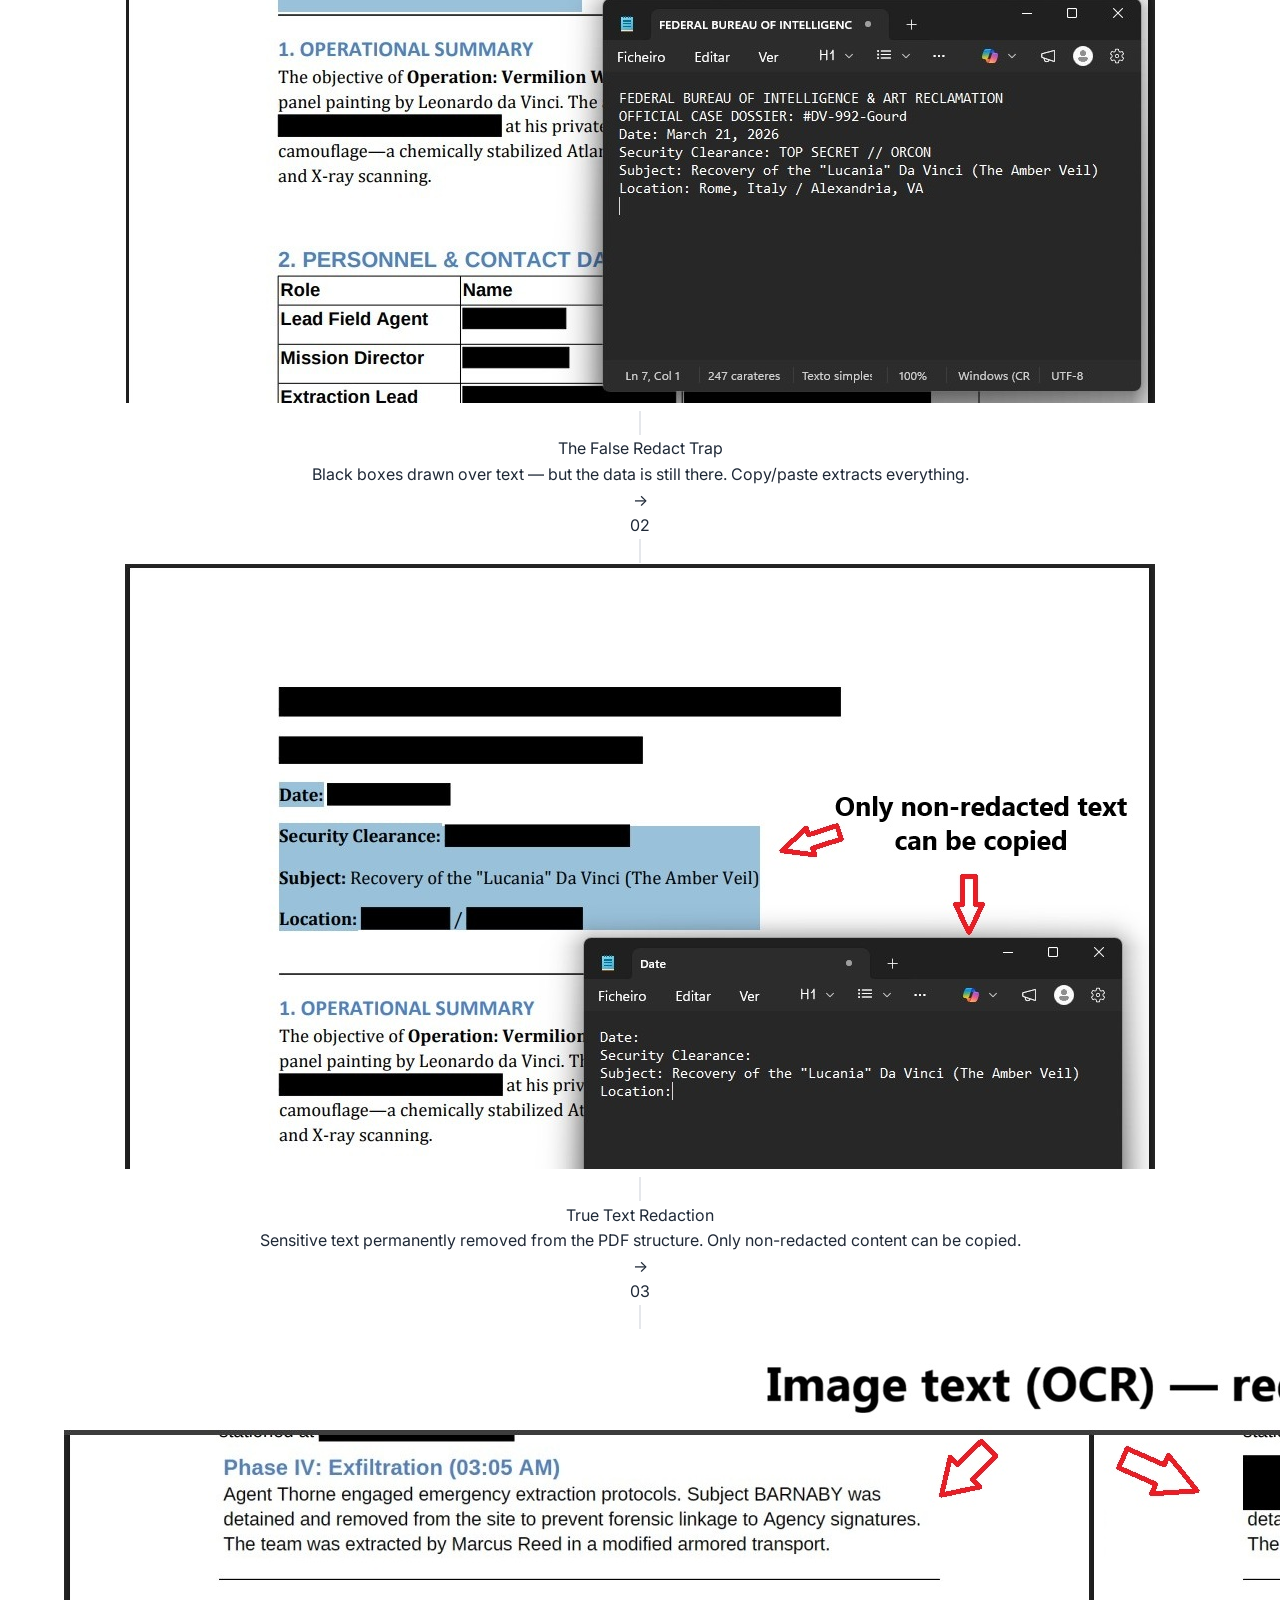
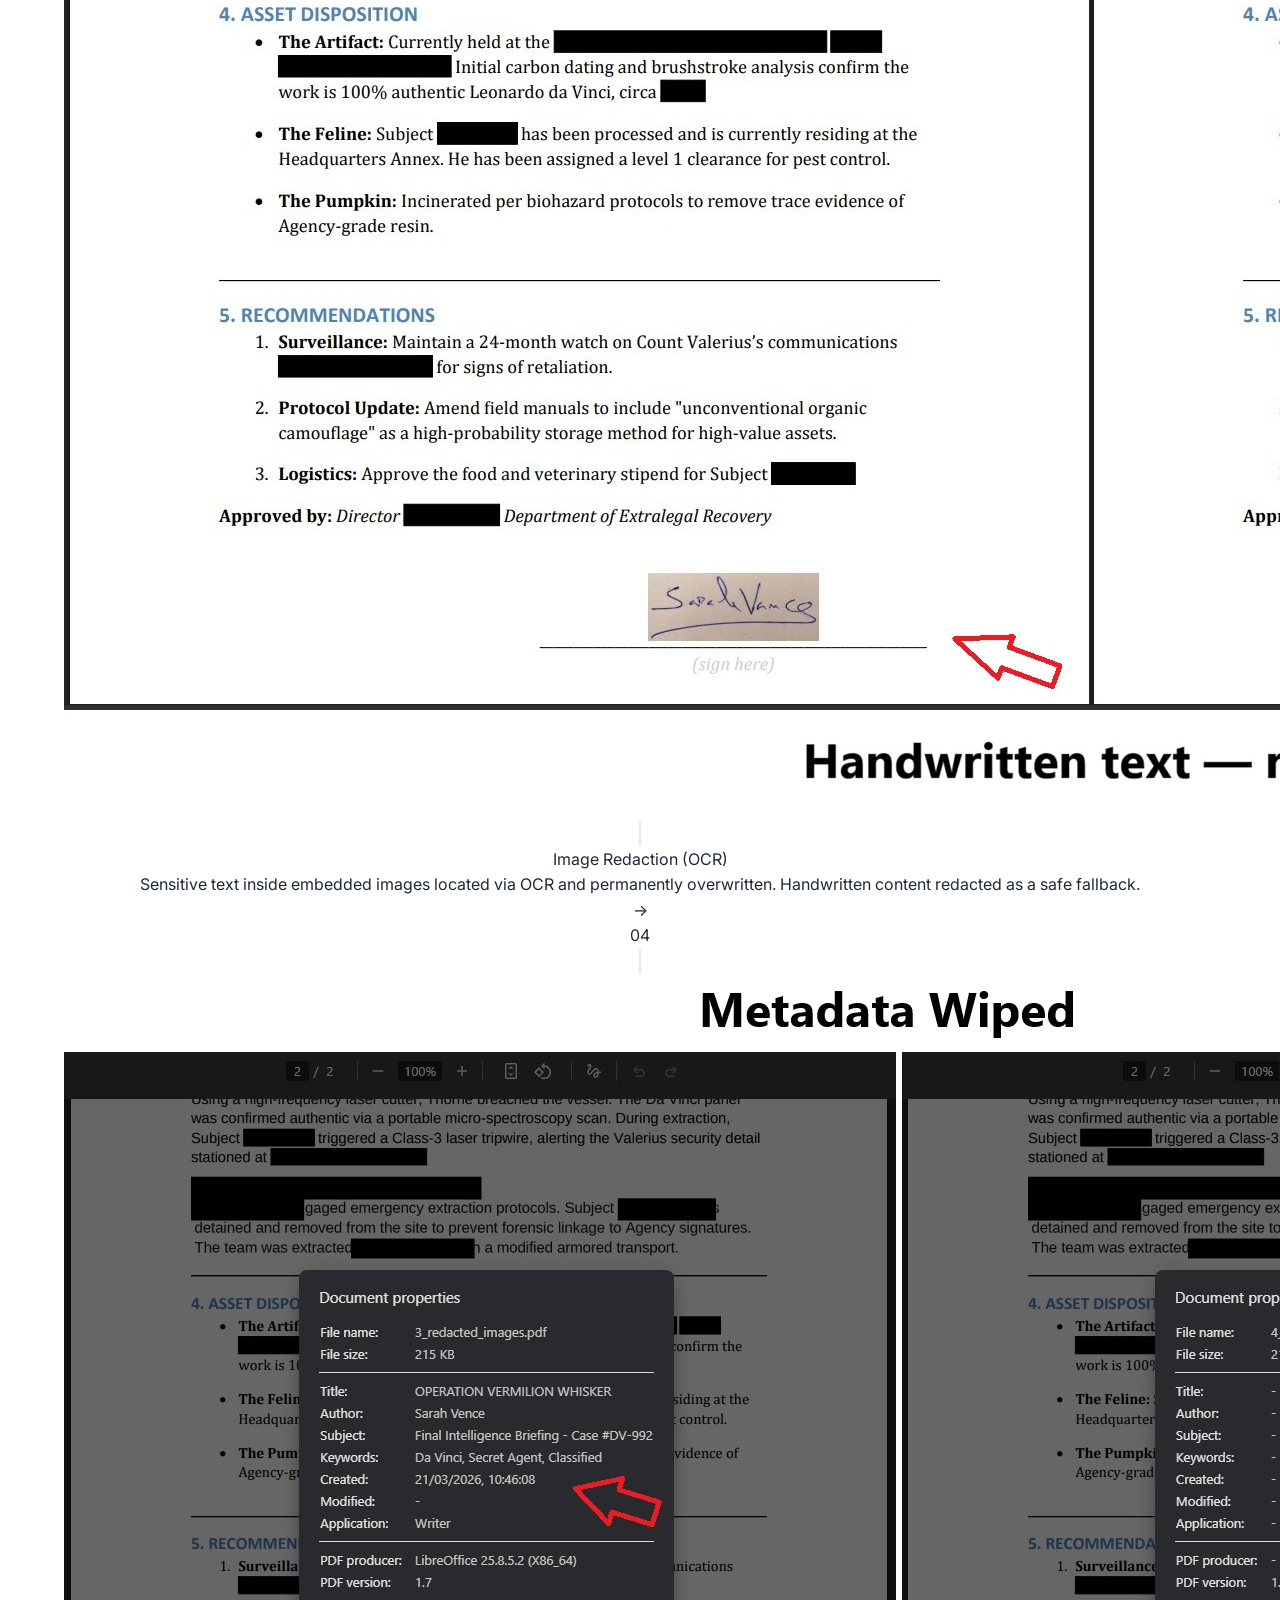
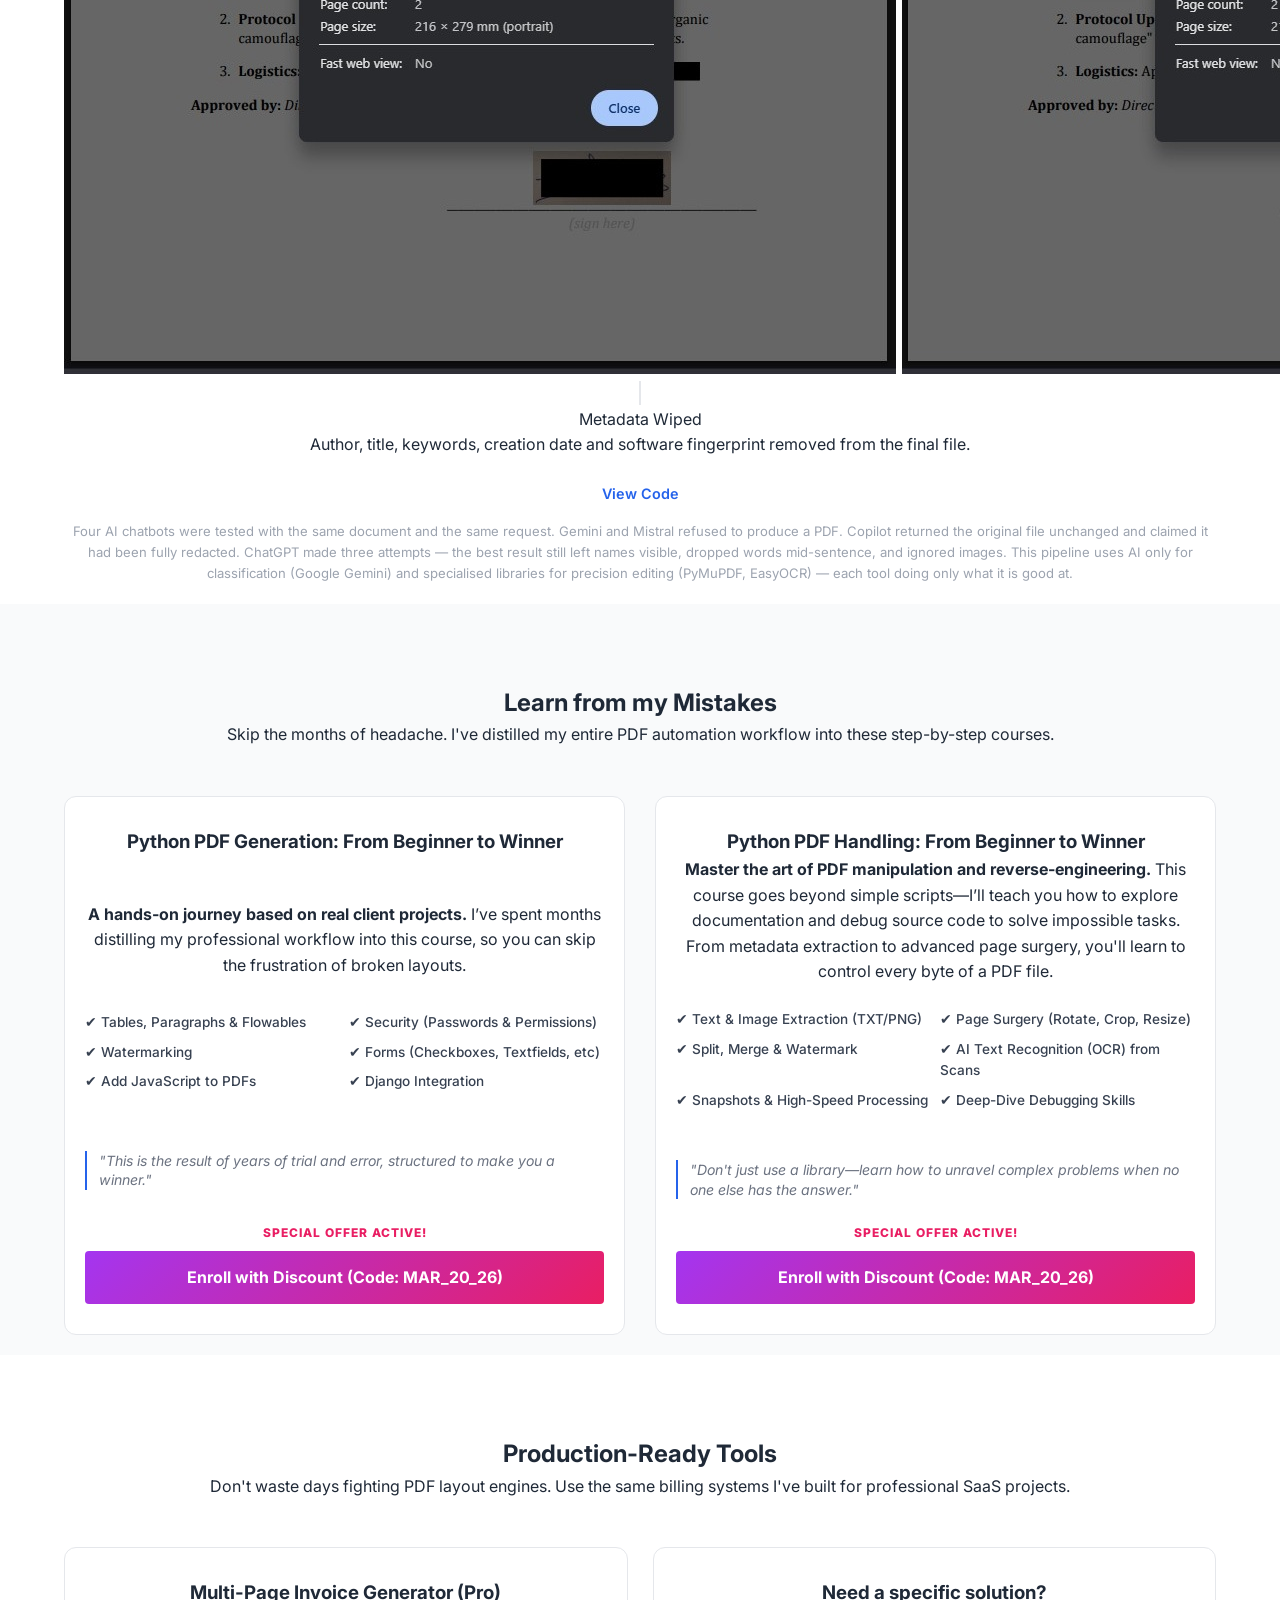
==== commit 23ae2930: "added pdf redaction case study." ====
--- a/index.html
+++ b/index.html
@@ -314,6 +314,66 @@
                 <p style="font-size: 0.82rem; color: #9ca3af; margin-top: 1rem; line-height: 1.6;">
                     This pipeline detects and corrects EXIF image orientation automatically, sends the image to Google Gemini, and parses the structured response into PDF, Excel and Word — no hardcoded templates, no manual data entry. Tested against EasyOCR, which failed on cursive handwriting with confidence scores below 10%.
                 </p>
+            </div>   
+            
+            <!-- Case Study: PDF Sensitive Data Redactor -->
+            <div class="case-study-card">
+                <div class="case-study-header">
+                    <h3>PDF Sensitive Data Redaction — Text, Images &amp; Metadata</h3>
+                    <p>A complete case study on what actually happens when you ask AI chatbots to redact a PDF — and why a specialised pipeline is needed to do it correctly.</p>
+                    <p style="margin-top: 0.5rem; font-style: italic; color: #6b7280;">"Can't I just ask ChatGPT to redact my PDF?" — Tested. Here's what happened.</p>
+                </div>
+                <div class="case-study-steps">
+                    <div class="case-study-step">
+                        <div class="step-badge">01</div>
+                        <a href="assets/imgs/redactor/false_redact_table.jpg" target="_blank" class="view-link-img">
+                            <div class="case-study-step-image">
+                                <img src="assets/imgs/redactor/false_redact_table.jpg" alt="False redact — text still selectable and copyable">
+                            </div>
+                        </a>
+                        <p class="step-label">The False Redact Trap</p>
+                        <p class="step-desc">Black boxes drawn over text — but the data is still there. Copy/paste extracts everything.</p>
+                    </div>
+                    <div class="case-study-arrow">→</div>
+                    <div class="case-study-step">
+                        <div class="step-badge">02</div>
+                        <a href="assets/imgs/redactor/true_redact.jpg" target="_blank" class="view-link-img">
+                            <div class="case-study-step-image">
+                                <img src="assets/imgs/redactor/true_redact.jpg" alt="True redact — sensitive text permanently removed from PDF structure">
+                            </div>
+                        </a>
+                        <p class="step-label">True Text Redaction</p>
+                        <p class="step-desc">Sensitive text permanently removed from the PDF structure. Only non-redacted content can be copied.</p>
+                    </div>
+                    <div class="case-study-arrow">→</div>
+                    <div class="case-study-step">
+                        <div class="step-badge">03</div>
+                        <a href="assets/imgs/redactor/redact_images.jpg" target="_blank" class="view-link-img">
+                            <div class="case-study-step-image">
+                                <img src="assets/imgs/redactor/redact_images.jpg" alt="Embedded images redacted using OCR — including handwritten signature">
+                            </div>
+                        </a>
+                        <p class="step-label">Image Redaction (OCR)</p>
+                        <p class="step-desc">Sensitive text inside embedded images located via OCR and permanently overwritten. Handwritten content redacted as a safe fallback.</p>
+                    </div>
+                    <div class="case-study-arrow">→</div>
+                    <div class="case-study-step">
+                        <div class="step-badge">04</div>
+                        <a href="assets/imgs/redactor/metadata_wiped.jpg" target="_blank" class="view-link-img">
+                            <div class="case-study-step-image">
+                                <img src="assets/imgs/redactor/metadata_wiped.jpg" alt="Document metadata wiped — author, title, keywords, creation date removed">
+                            </div>
+                        </a>
+                        <p class="step-label">Metadata Wiped</p>
+                        <p class="step-desc">Author, title, keywords, creation date and software fingerprint removed from the final file.</p>
+                    </div>
+                </div>
+                <div class="card-links">
+                    <a href="https://github.com/hasff/python-pdf-sensitive-data-redactor" target="_blank" class="view-link" aria-label="PDF Sensitive Data Redactor: View Code">View Code</a>
+                </div>
+                <p style="font-size: 0.82rem; color: #9ca3af; margin-top: 1rem; line-height: 1.6;">
+                    Four AI chatbots were tested with the same document and the same request. Gemini and Mistral refused to produce a PDF. Copilot returned the original file unchanged and claimed it had been fully redacted. ChatGPT made three attempts — the best result still left names visible, dropped words mid-sentence, and ignored images. This pipeline uses AI only for classification (Google Gemini) and specialised libraries for precision editing (PyMuPDF, EasyOCR) — each tool doing only what it is good at.
+                </p>
             </div>            
         </section>
 
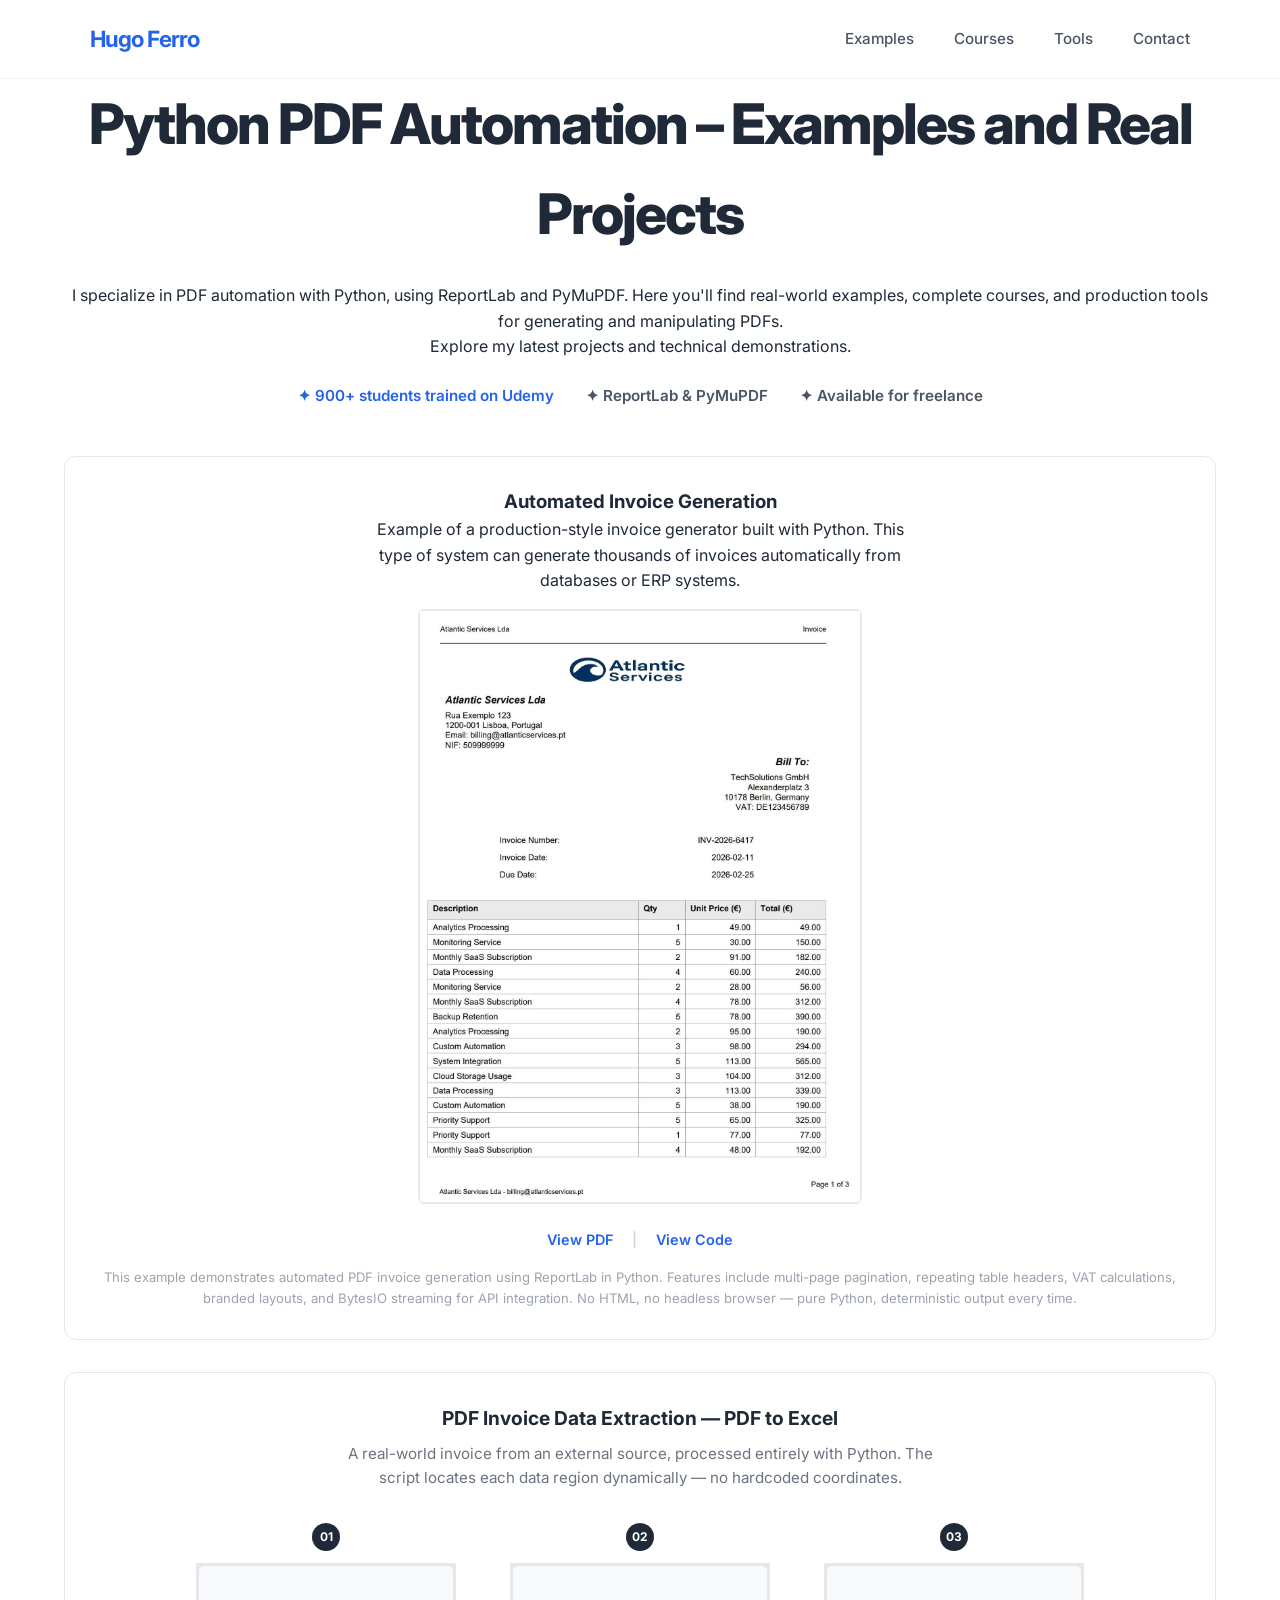
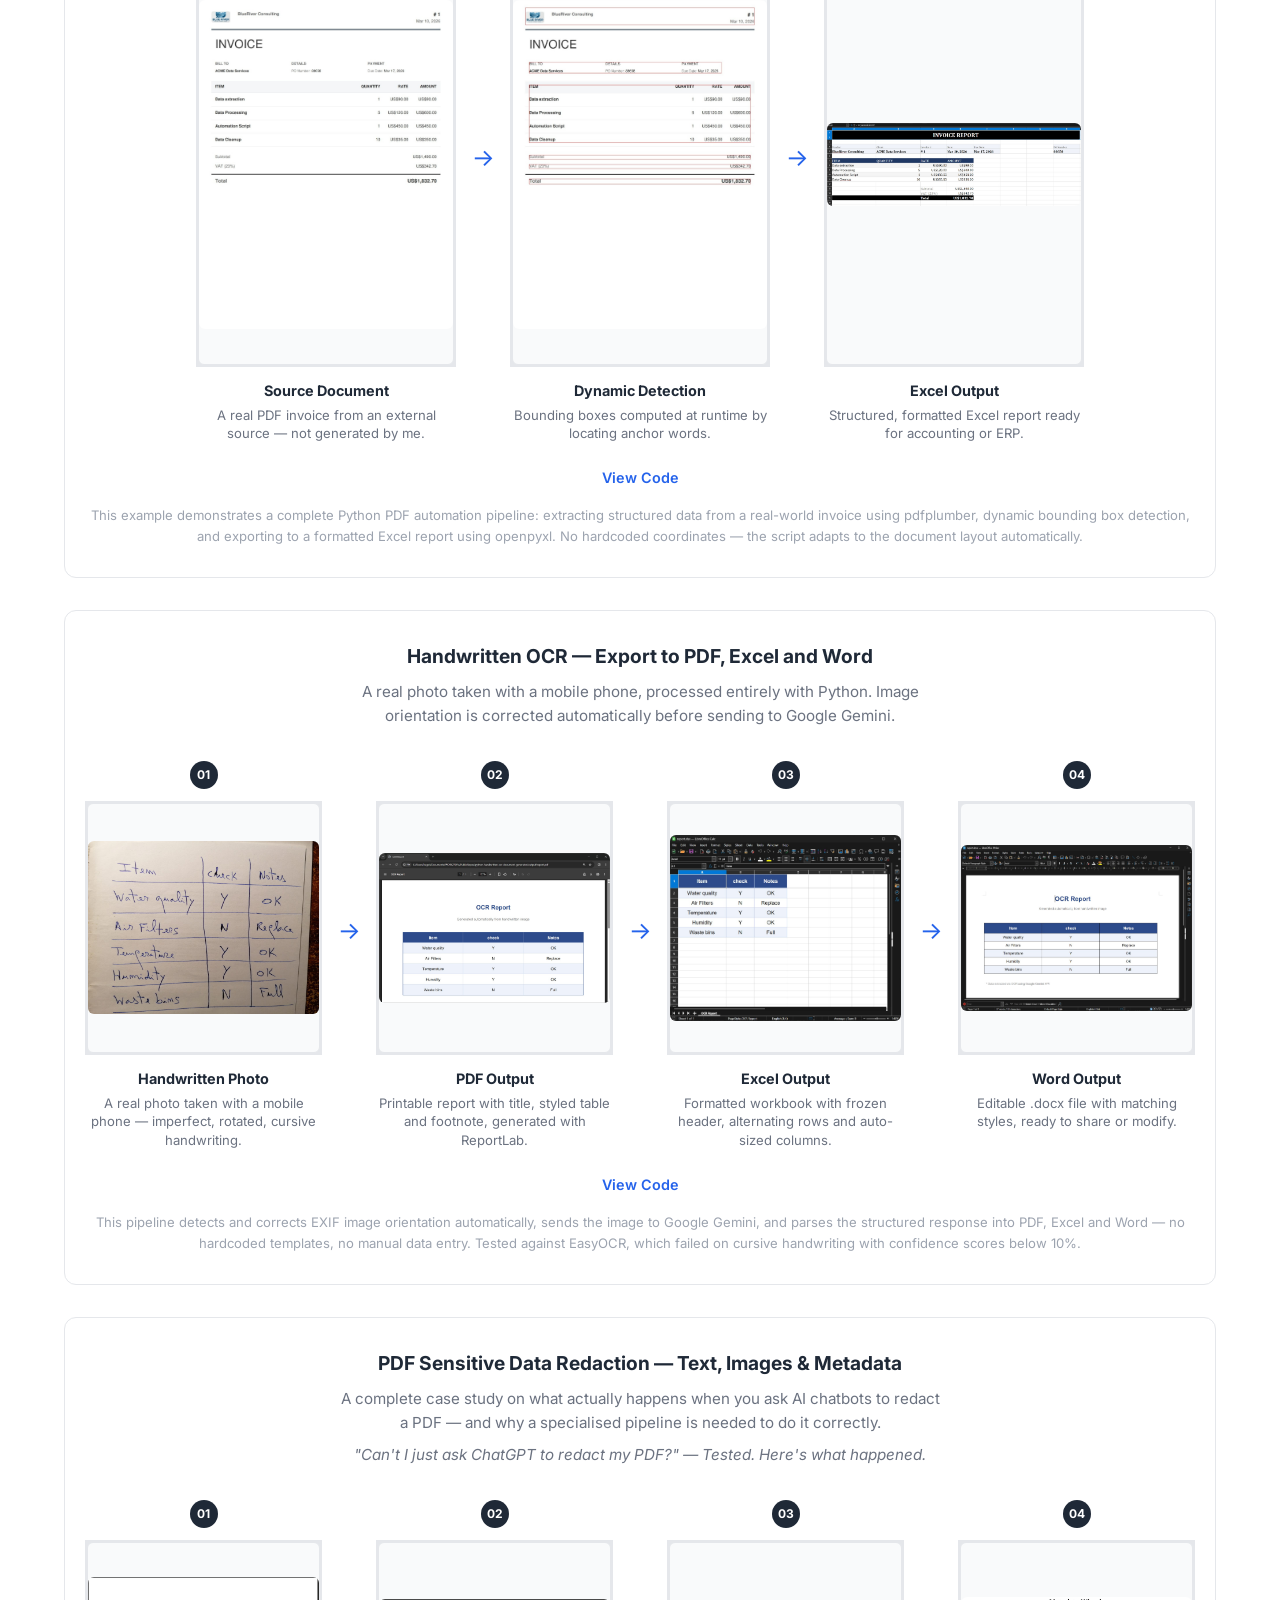
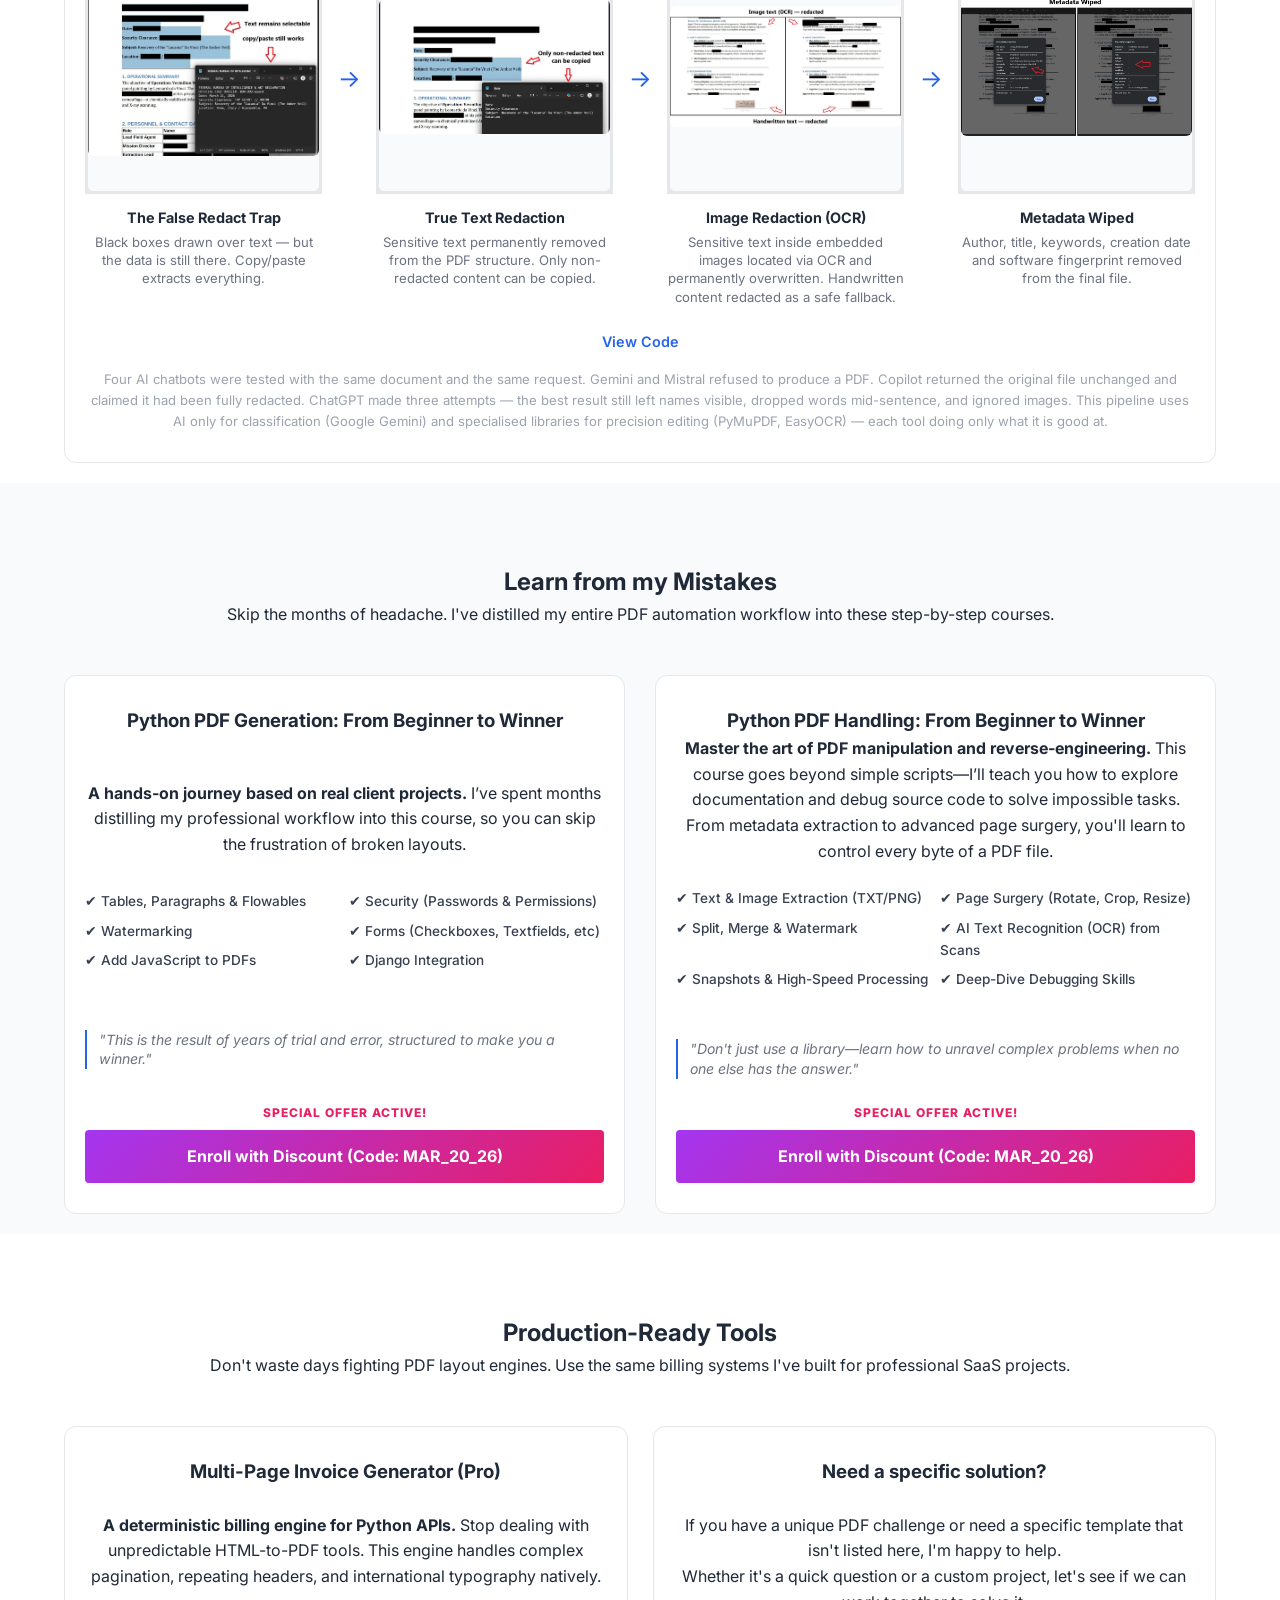
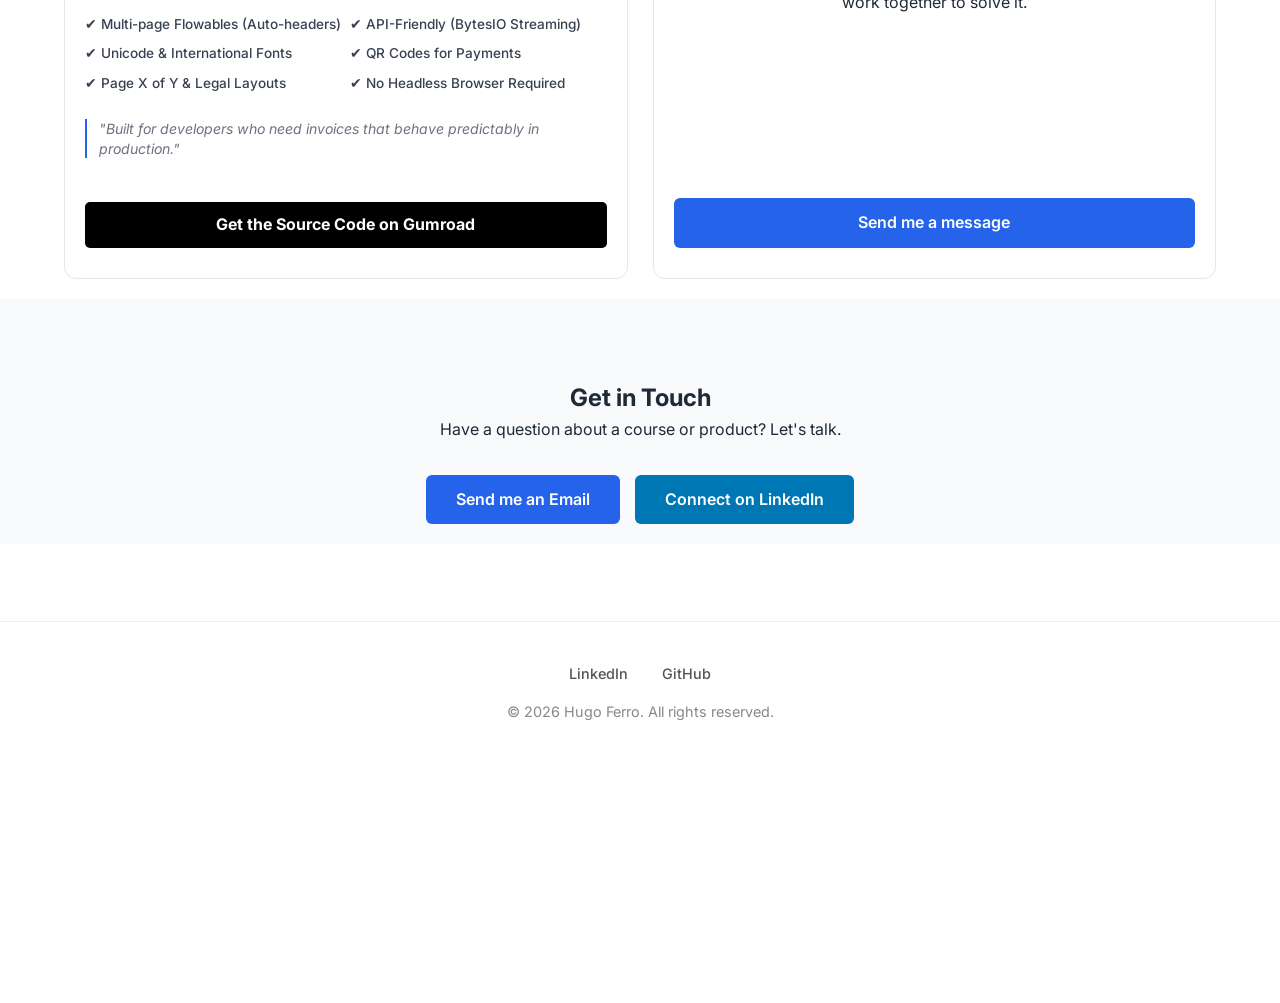
==== commit d98a2886: "css adjustments - cards were too big in height" ====
--- a/index.html
+++ b/index.html
@@ -214,7 +214,7 @@
                     <div class="case-study-step">
                         <div class="step-badge">01</div>
                         <a href="assets/imgs/sample_preview.jpg" target="_blank" class="view-link-img">
-                            <div class="case-study-step-image">
+                            <div class="case-study-step-image  fixed-H400">
 
                                 <img src="assets/imgs/sample_preview.jpg" alt="Source PDF Invoice">
                             </div>                            
@@ -226,7 +226,7 @@
                     <div class="case-study-step">
                         <div class="step-badge">02</div>
                         <a href="assets/imgs/debug_preview.jpg" target="_blank" class="view-link-img">
-                            <div class="case-study-step-image">
+                            <div class="case-study-step-image  fixed-H400">
                                 <img src="assets/imgs/debug_preview.jpg" alt="Dynamic Bounding Box Detection">
                             </div>
                         </a>
@@ -237,7 +237,7 @@
                     <div class="case-study-step">
                         <div class="step-badge">03</div>
                         <a href="assets/imgs/generated_excel.jpg" target="_blank" class="view-link-img">
-                            <div class="case-study-step-image">
+                            <div class="case-study-step-image  fixed-H400">
                                 <img src="assets/imgs/generated_excel.jpg" alt="Generated Excel Report">
                             </div>                            
                         </a>
@@ -267,7 +267,7 @@
                     <div class="case-study-step">
                         <div class="step-badge">01</div>
                         <a href="assets/imgs/ocr/handwrite.jpeg" target="_blank" class="view-link-img">
-                            <div class="case-study-step-image">
+                            <div class="case-study-step-image fixed-H250">
                                 <img src="assets/imgs/ocr/handwrite.jpeg" alt="Handwritten checklist photo">
                             </div>
                         </a>
@@ -278,7 +278,7 @@
                     <div class="case-study-step">
                         <div class="step-badge">02</div>
                         <a href="assets/imgs/ocr/preview_pdf.jpg" target="_blank" class="view-link-img">
-                            <div class="case-study-step-image">
+                            <div class="case-study-step-image fixed-H250">
                                 <img src="assets/imgs/ocr/preview_pdf.jpg" alt="Generated PDF report">
                             </div>
                         </a>
@@ -289,7 +289,7 @@
                     <div class="case-study-step">
                         <div class="step-badge">03</div>
                         <a href="assets/imgs/ocr/preview_excel.jpg" target="_blank" class="view-link-img">
-                            <div class="case-study-step-image">
+                            <div class="case-study-step-image fixed-H250">
                                 <img src="assets/imgs/ocr/preview_excel.jpg" alt="Generated Excel report">
                             </div>
                         </a>
@@ -300,7 +300,7 @@
                     <div class="case-study-step">
                         <div class="step-badge">04</div>
                         <a href="assets/imgs/ocr/preview_word.jpg" target="_blank" class="view-link-img">
-                            <div class="case-study-step-image">
+                            <div class="case-study-step-image fixed-H250">
                                 <img src="assets/imgs/ocr/preview_word.jpg" alt="Generated Word report">
                             </div>
                         </a>
@@ -327,7 +327,7 @@
                     <div class="case-study-step">
                         <div class="step-badge">01</div>
                         <a href="assets/imgs/redactor/false_redact_table.jpg" target="_blank" class="view-link-img">
-                            <div class="case-study-step-image">
+                            <div class="case-study-step-image fixed-H250">
                                 <img src="assets/imgs/redactor/false_redact_table.jpg" alt="False redact — text still selectable and copyable">
                             </div>
                         </a>
@@ -338,7 +338,7 @@
                     <div class="case-study-step">
                         <div class="step-badge">02</div>
                         <a href="assets/imgs/redactor/true_redact.jpg" target="_blank" class="view-link-img">
-                            <div class="case-study-step-image">
+                            <div class="case-study-step-image fixed-H250">
                                 <img src="assets/imgs/redactor/true_redact.jpg" alt="True redact — sensitive text permanently removed from PDF structure">
                             </div>
                         </a>
@@ -349,7 +349,7 @@
                     <div class="case-study-step">
                         <div class="step-badge">03</div>
                         <a href="assets/imgs/redactor/redact_images.jpg" target="_blank" class="view-link-img">
-                            <div class="case-study-step-image">
+                            <div class="case-study-step-image fixed-H250">
                                 <img src="assets/imgs/redactor/redact_images.jpg" alt="Embedded images redacted using OCR — including handwritten signature">
                             </div>
                         </a>
@@ -360,7 +360,7 @@
                     <div class="case-study-step">
                         <div class="step-badge">04</div>
                         <a href="assets/imgs/redactor/metadata_wiped.jpg" target="_blank" class="view-link-img">
-                            <div class="case-study-step-image">
+                            <div class="case-study-step-image fixed-H250">
                                 <img src="assets/imgs/redactor/metadata_wiped.jpg" alt="Document metadata wiped — author, title, keywords, creation date removed">
                             </div>
                         </a>
--- a/style.css
+++ b/style.css
@@ -202,7 +202,8 @@
     transition: background 0.3s, border-radius 0.3s;
 }
 .view-link-img:hover {
-    background: #b4ccef;
+    /* background: #b4ccef; */
+    background: #2563eb;
     border-radius: 4px;
     text-decoration: underline;
 }
@@ -304,13 +305,11 @@
     letter-spacing: 1px;
 }
 
-/* O Botão quando é promoção */
 .cta-udemy.promo {
     background: linear-gradient(135deg, #a435f0 0%, #e91e63 100%);
     border: none;
     animation: pulse 2s infinite;
 }
-
 .cta-udemy.promo:hover {
     transform: translateY(-2px);
     box-shadow: 0 5px 15px rgba(233, 30, 99, 0.4);
@@ -323,5 +322,131 @@
 }
 
 html {
-    scroll-padding-top: 80px; /* Evita que o título da secção fique escondido pela navbar fixa */
+    scroll-padding-top: 80px; 
+}
+
+/* Case Study Card */
+.case-study-card {
+    margin-top: 2rem;
+    background: white;
+    border-radius: 12px;
+    border: 1px solid #e5e7eb;
+    padding: 30px 20px;
+}
+
+.case-study-header {
+    text-align: center;
+    margin-bottom: 2rem;
+}
+
+.case-study-header h3 {
+    font-size: 1.2rem;
+    font-weight: 700;
+    margin-bottom: 0.5rem;
+}
+
+.case-study-header p {
+    color: #6b7280;
+    font-size: 0.95rem;
+    max-width: 600px;
+    margin: 0 auto;
+}
+
+.case-study-steps {
+    display: flex;
+    align-items: flex-start;
+    justify-content: center;
+    gap: 1rem;
+    flex-wrap: wrap;
+}
+
+.case-study-step {
+    display: flex;
+    flex-direction: column;
+    align-items: center;
+    text-align: center;
+    flex: 1;
+    min-width: 180px;
+    max-width: 260px;
+}
+
+.step-badge {
+    background: #1f2937;
+    color: white;
+    font-size: 0.75rem;
+    font-weight: 700;
+    width: 28px;
+    height: 28px;
+    border-radius: 50%;
+    display: flex;
+    align-items: center;
+    justify-content: center;
+    margin-bottom: 0.75rem;
+}
+
+.case-study-step-image {
+    height: auto;
+    display: flex;
+    align-items: center;
+    justify-content: center;
+    border-radius: 6px;
+    border: 1px solid #e5e7eb;
+    overflow: hidden;
+    background: #f9fafb;
+}
+.fixed-H420 { height: 420px; }
+.fixed-H400 { height: 400px; }
+.fixed-H200 { height: 200px; }
+.fixed-H250 { height: 250px; }
+
+.case-study-step-image img {
+    width: 100%;
+    border-radius: 6px;
+    display: block;
+}
+
+/* .case-study-step img {
+    width: 100%;
+    border-radius: 6px;
+    border: 1px solid #e5e7eb;
+    display: block;
+} */
+
+.step-label {
+    font-weight: 700;
+    font-size: 0.9rem;
+    margin-top: 0.75rem;
+    color: #1f2937;
+}
+
+.step-desc {
+    font-size: 0.82rem;
+    color: #6b7280;
+    margin-top: 0.25rem;
+    line-height: 1.4;
+}
+
+.case-study-arrow {
+    font-size: 1.5rem;
+    color: #2563eb;
+    align-self: center;
+    padding-bottom: 3rem;
+}
+
+@media (max-width: 768px) {
+    .case-study-steps {
+        flex-direction: column;
+        align-items: center;
+    }
+ 
+    .case-study-step {
+        width: 100%;
+        max-width: 100%;
+    }
+ 
+    .case-study-arrow {
+        transform: rotate(90deg);
+        padding-bottom: 0;
+        align-self: center;
+    }
 }
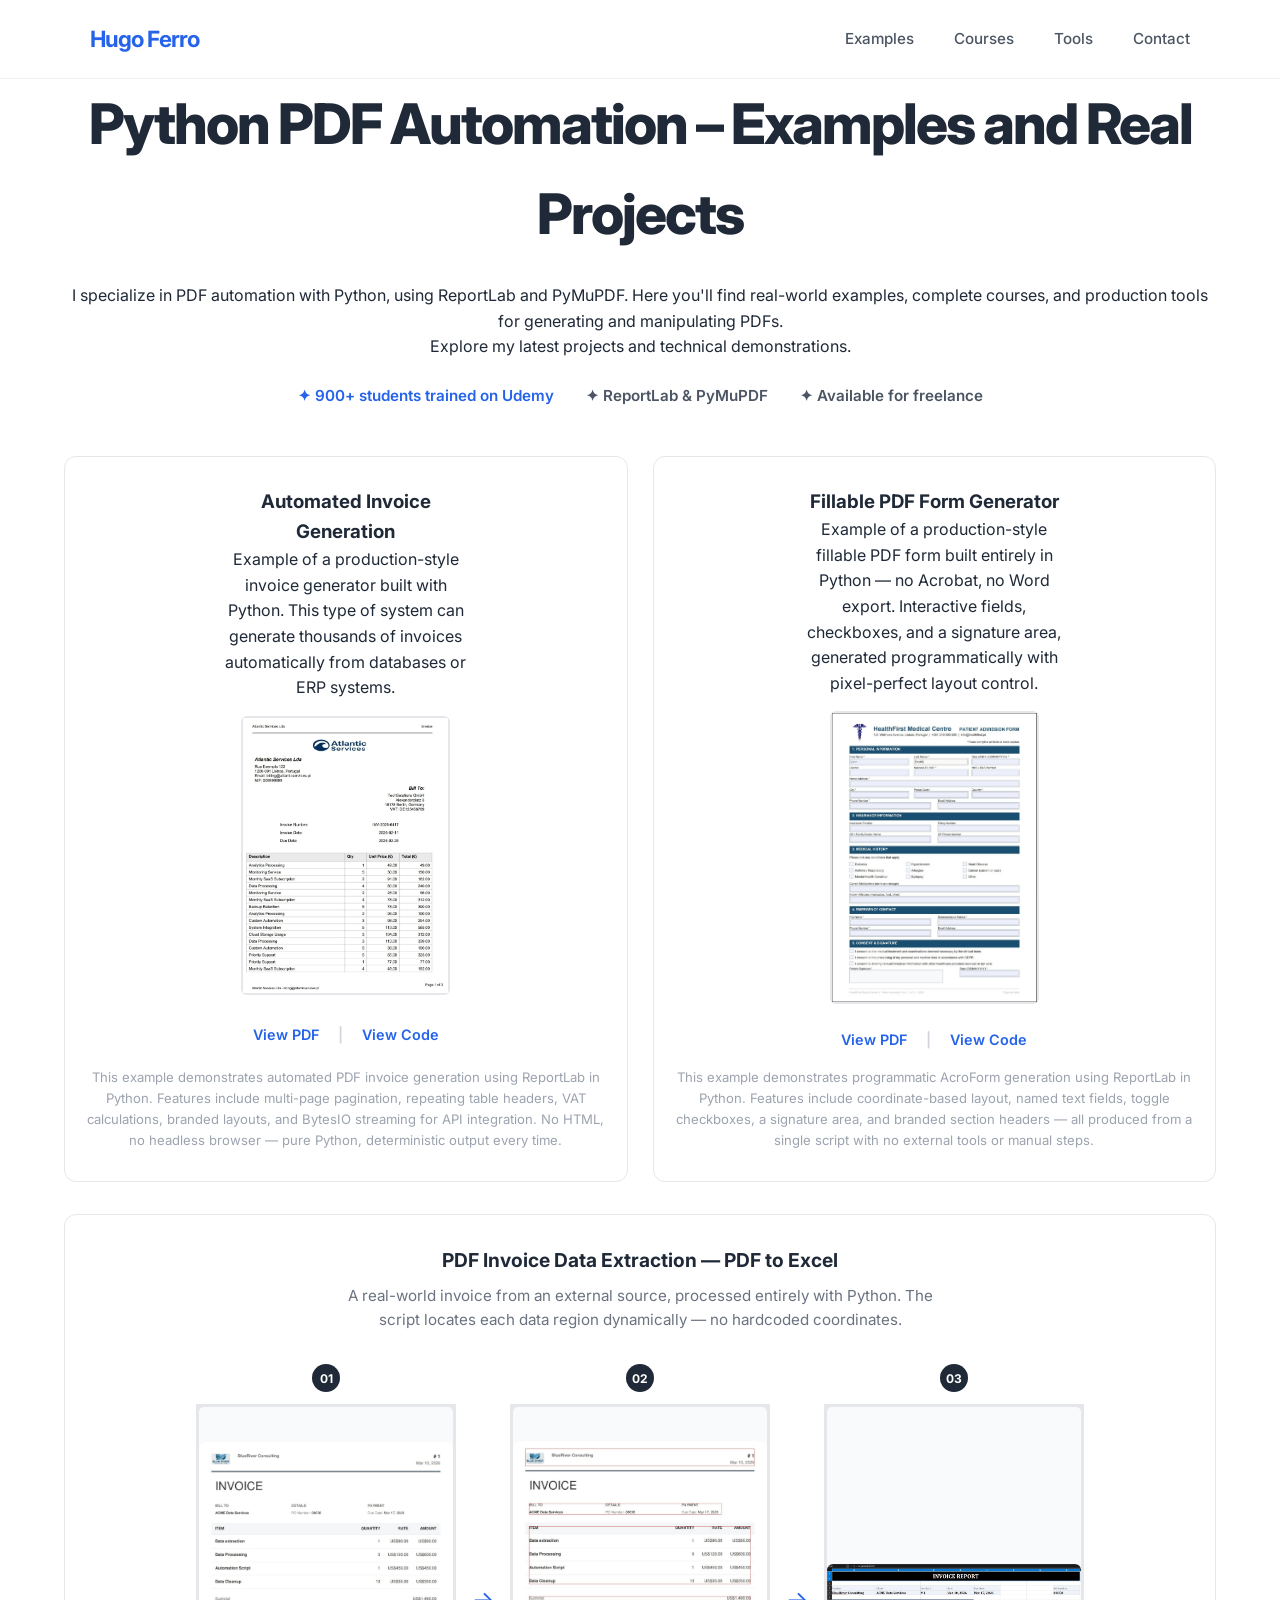
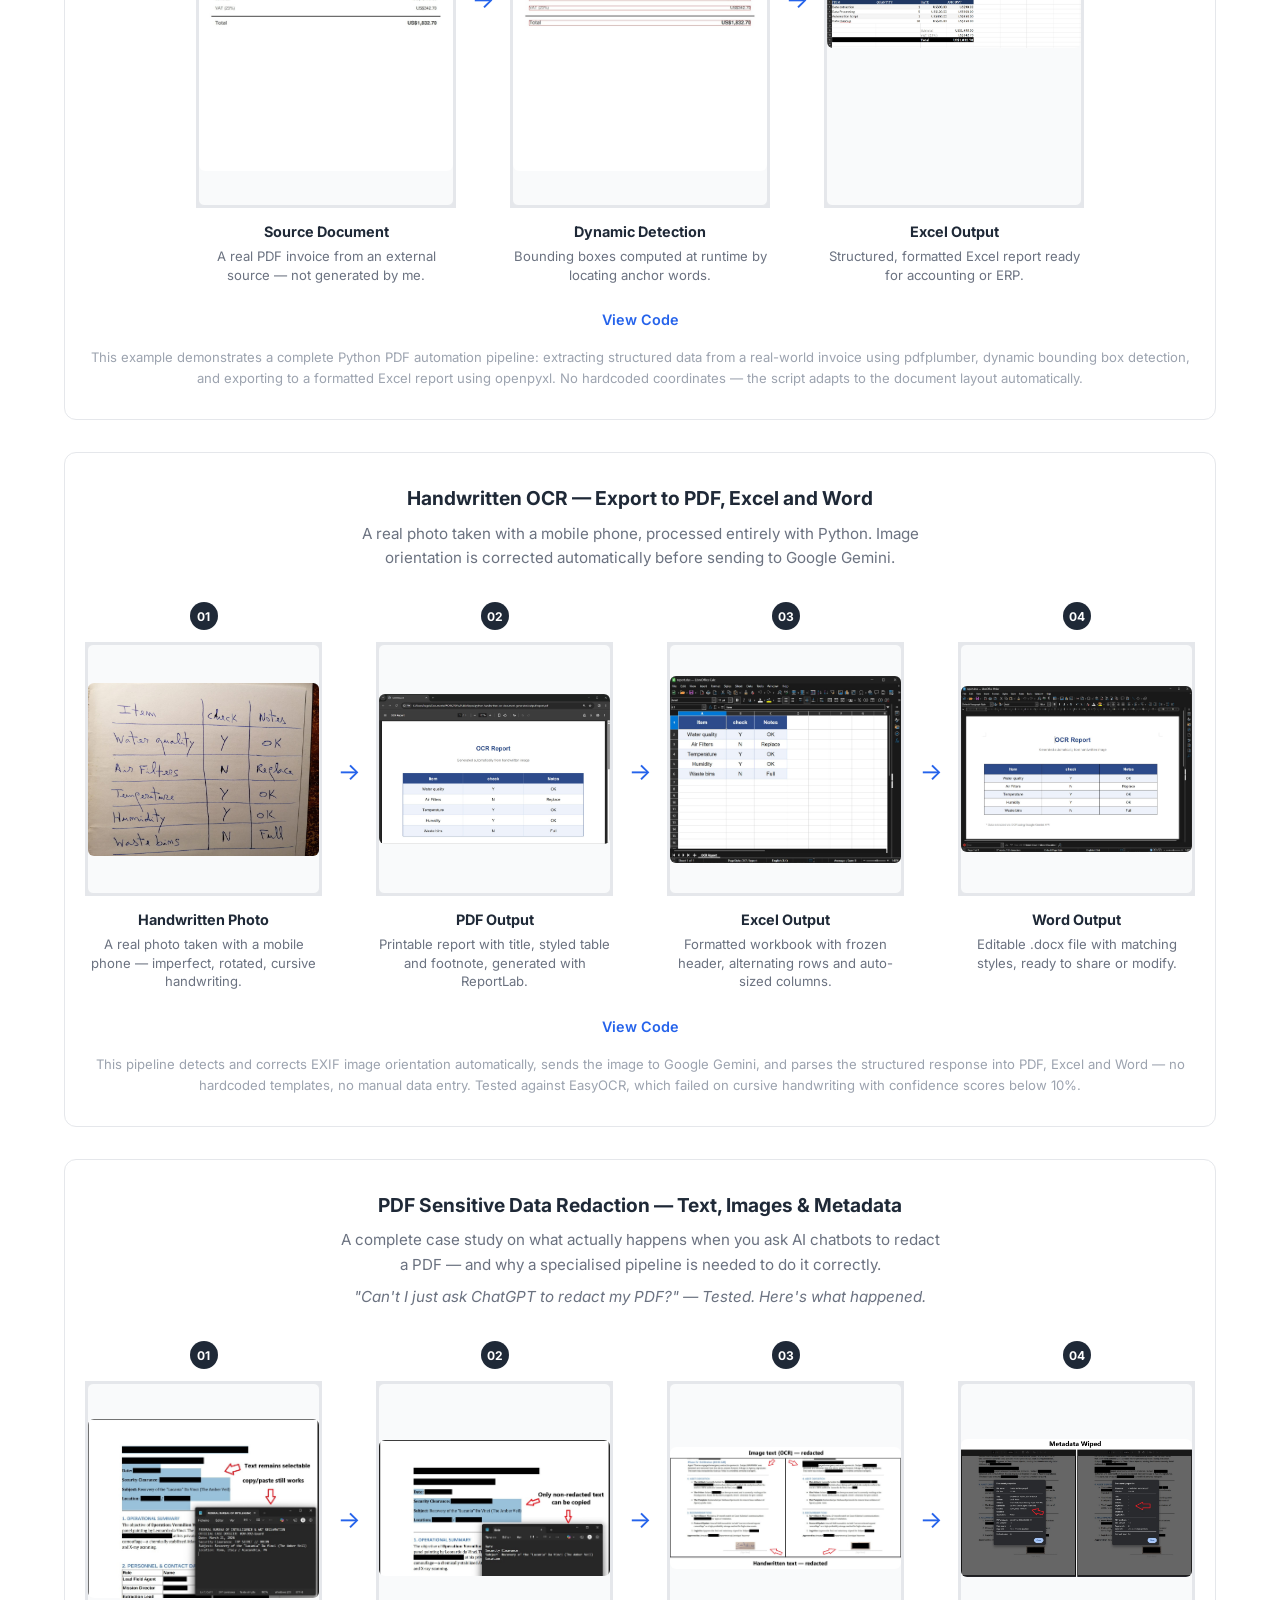
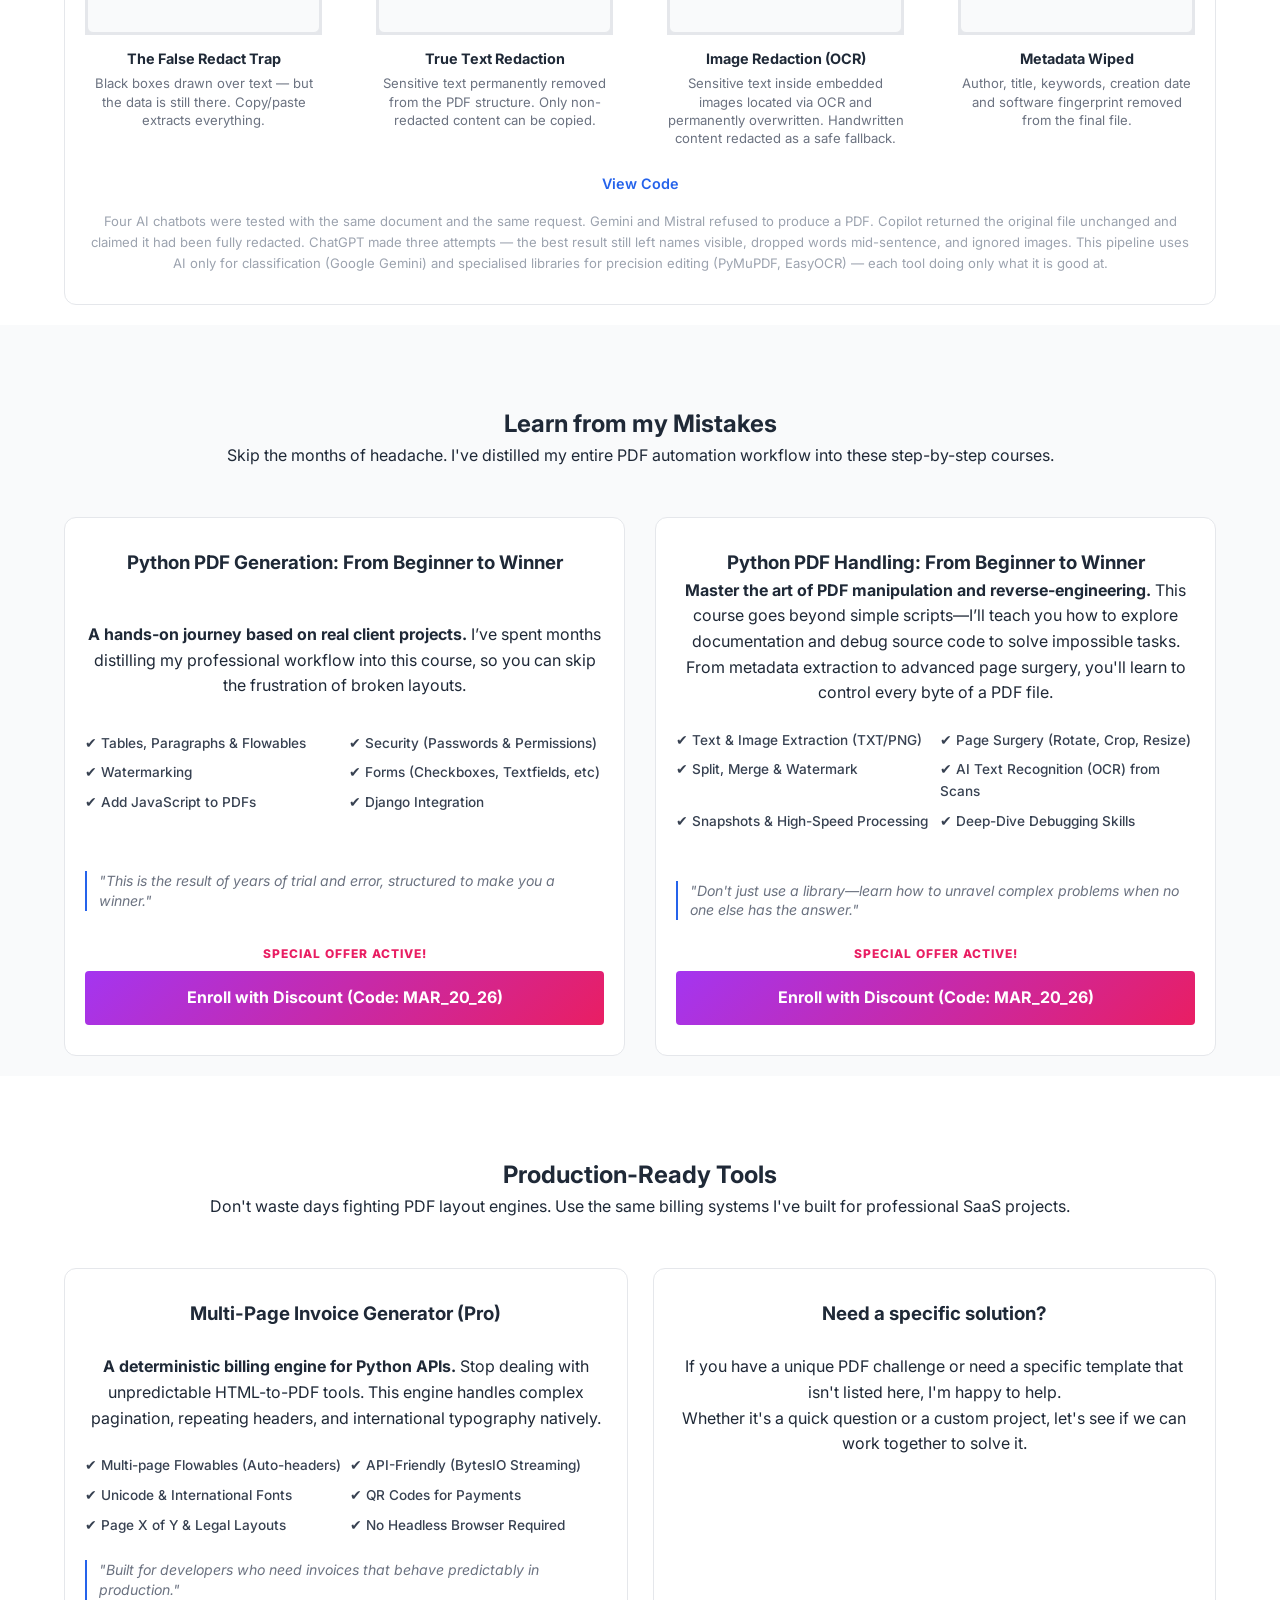
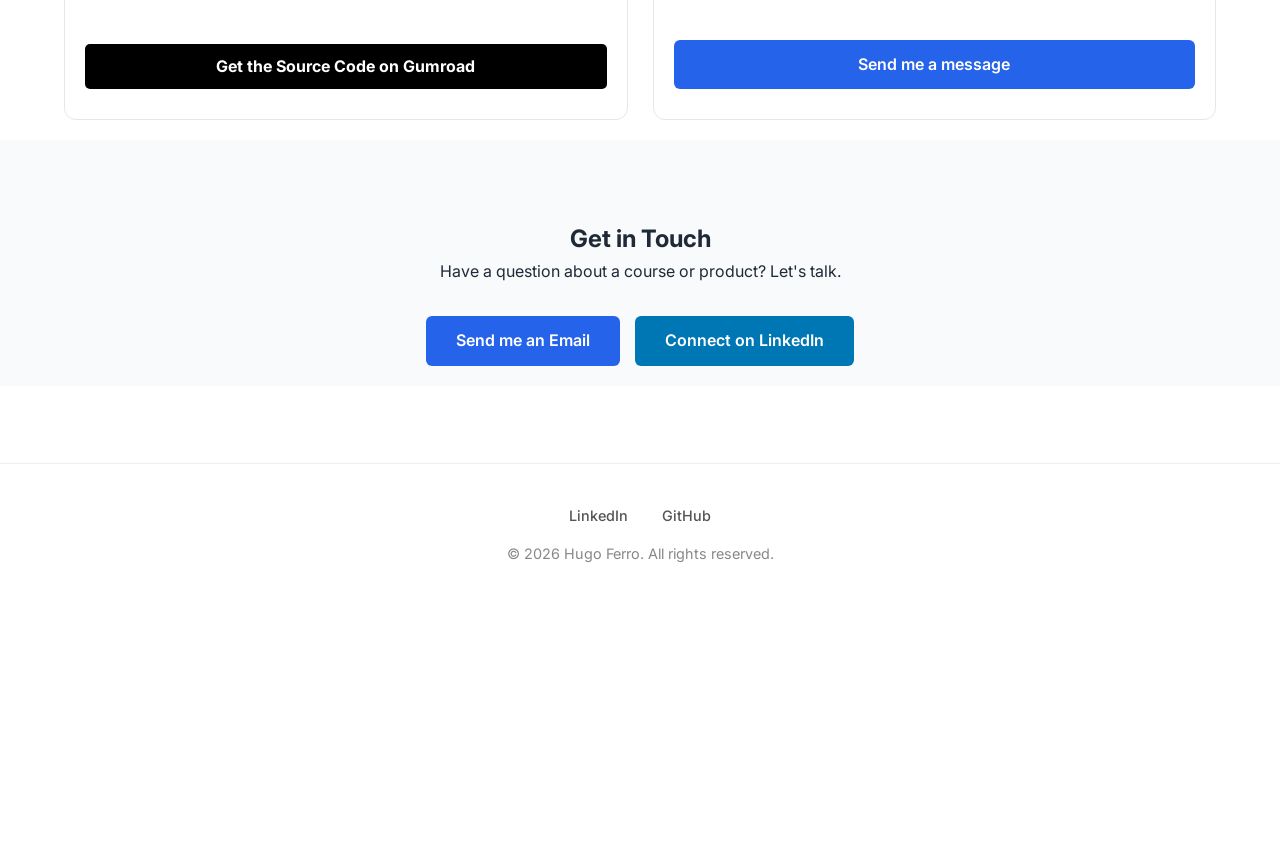
==== commit d21a195f: "added example of fillable pdf forms." ====
--- a/index.html
+++ b/index.html
@@ -202,6 +202,35 @@
                     pure Python, deterministic output every time.
                 </p>                
               </div>  
+
+              <div class="card">
+              <div class="card-example-container">
+                  <div class="card-title-description">
+                  <h3>Fillable PDF Form Generator</h3>
+                  <p>
+                      Example of a production-style fillable PDF form built entirely in Python —
+                      no Acrobat, no Word export. Interactive fields, checkboxes, and a signature
+                      area, generated programmatically with pixel-perfect layout control.
+                  </p>
+                  </div>
+                  <div class="card-image">
+                  <a href="assets/pdfs/patient_admission_form.pdf" target="_blank" class="view-link-img" aria-label="Python Fillable PDF Form Generator: View Project from Image">
+                      <img src="assets/imgs/fillable/preview1.jpg" alt="Fillable PDF patient admission form generated with Python ReportLab">
+                  </a>
+                  </div>
+              </div>
+              <div class="card-links">
+                <a href="assets/pdfs/patient_admission_form.pdf" target="_blank" class="view-link" aria-label="Python Fillable PDF Form Generator: View PDF from Button">View PDF</a>
+                <span class="separator">|</span> 
+                <a href="https://github.com/hasff/python-fillable-pdf-form-generator" target="_blank" class="view-link" aria-label="Python Fillable PDF Form Generator: View Code">View Code</a>
+              </div>
+              <p style="font-size: 0.82rem; color: #9ca3af; margin-top: 1rem; line-height: 1.6;">
+                  This example demonstrates programmatic AcroForm generation using ReportLab in Python.
+                  Features include coordinate-based layout, named text fields, toggle checkboxes, a signature
+                  area, and branded section headers — all produced from a single script with no external tools
+                  or manual steps.
+              </p>
+              </div>              
             </div>    
             
             <!-- Case Study: PDF to Excel -->
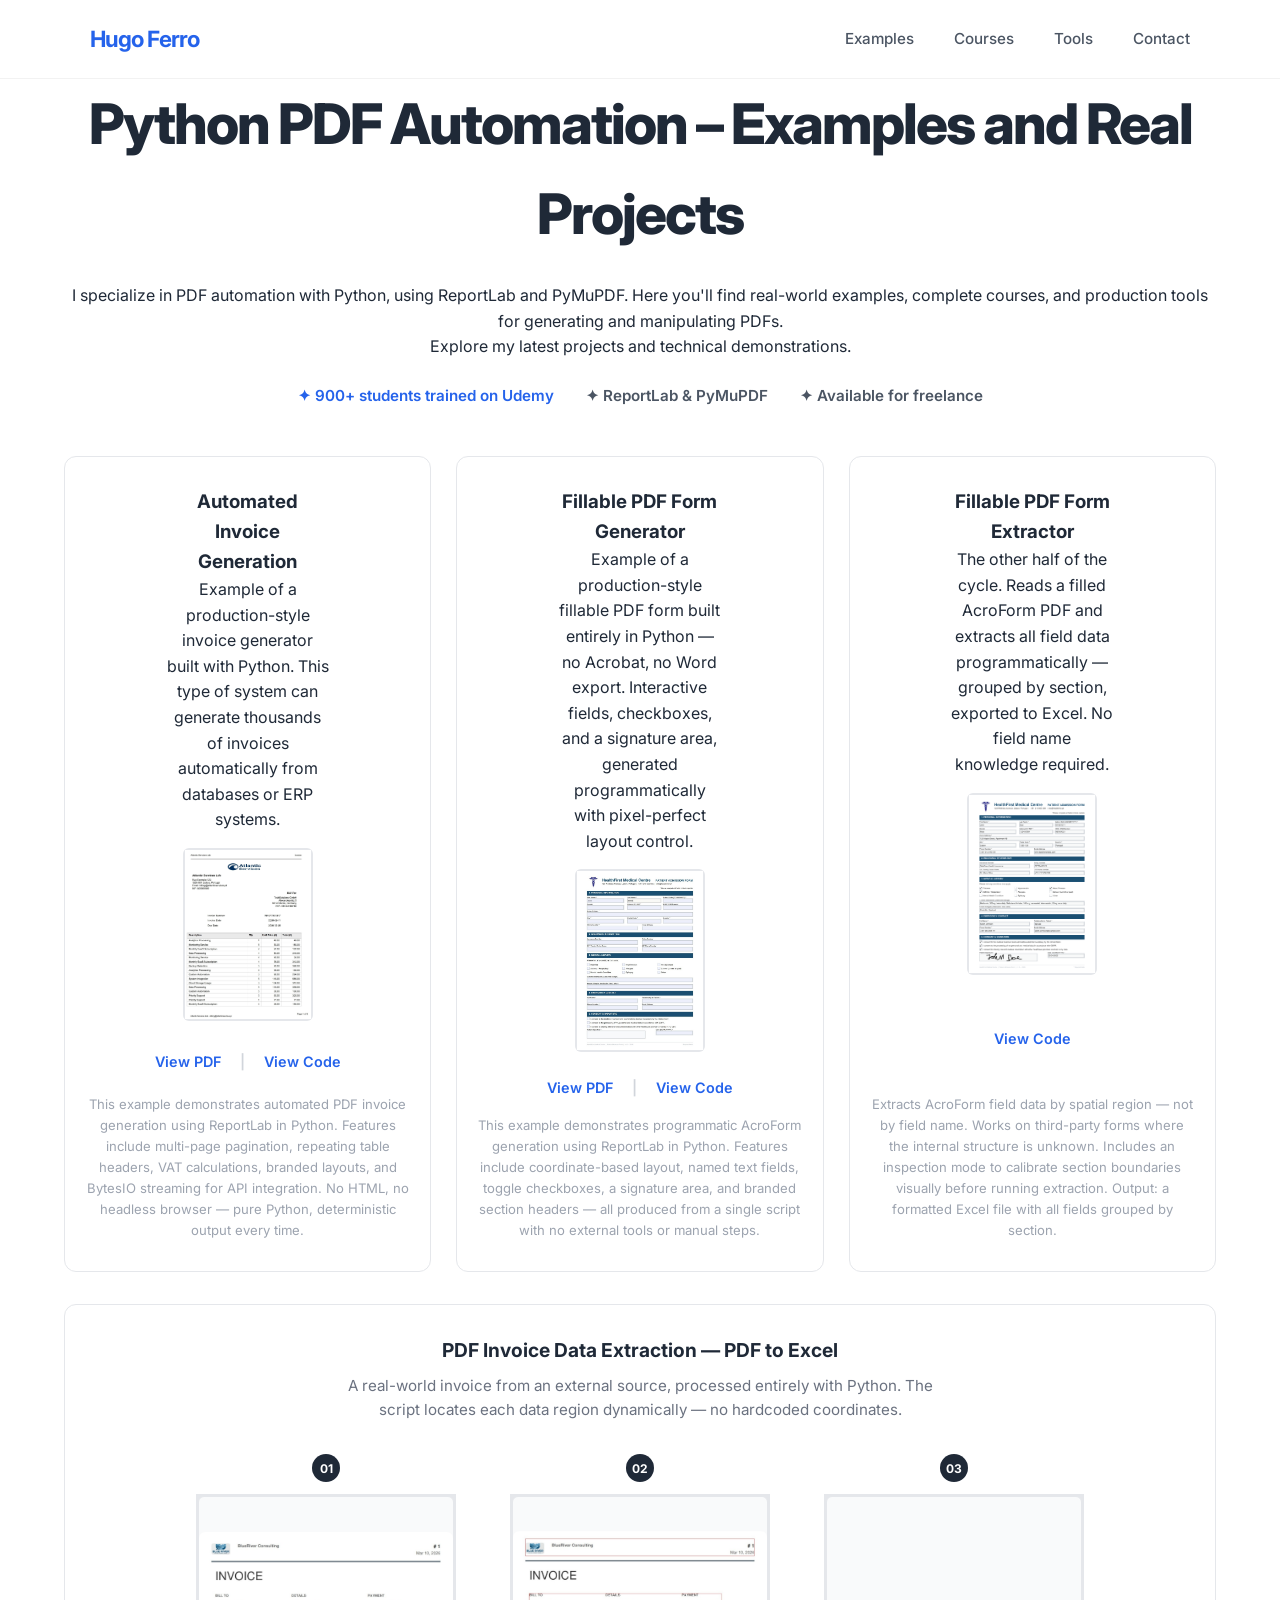
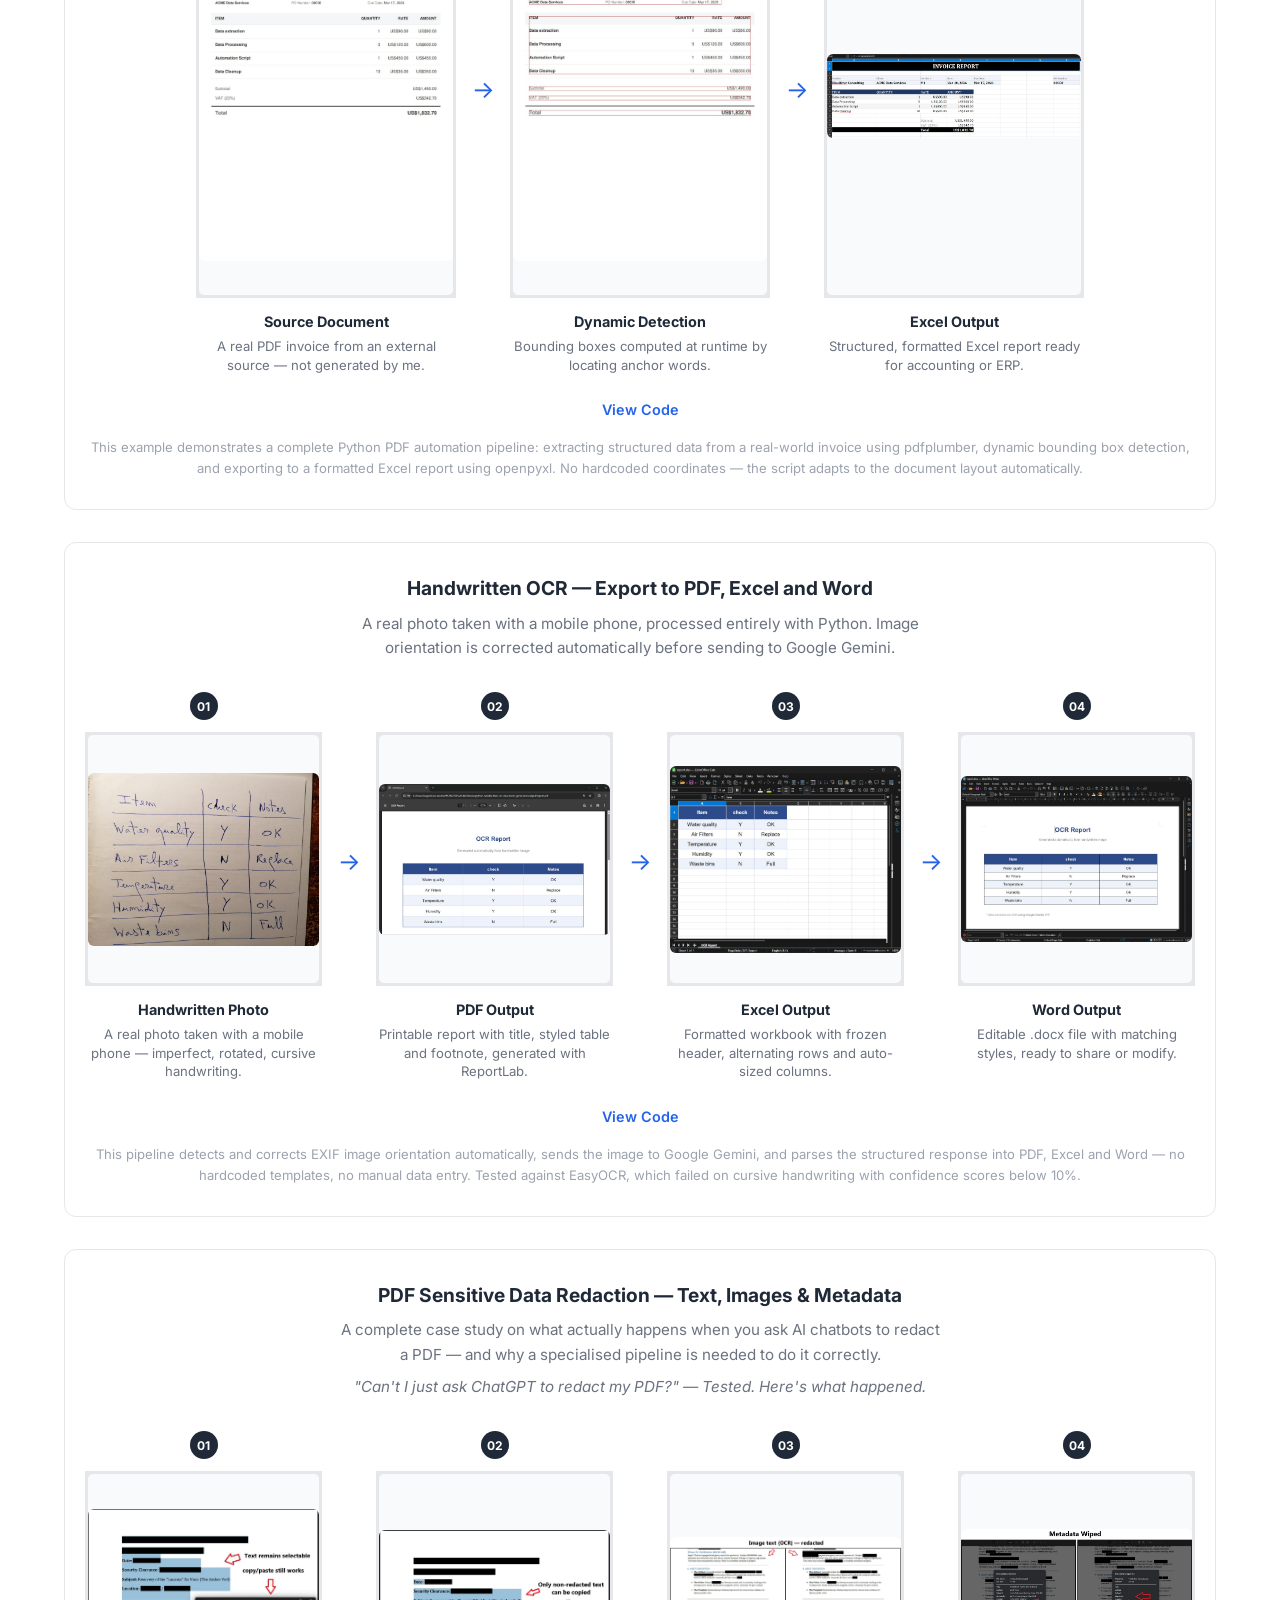
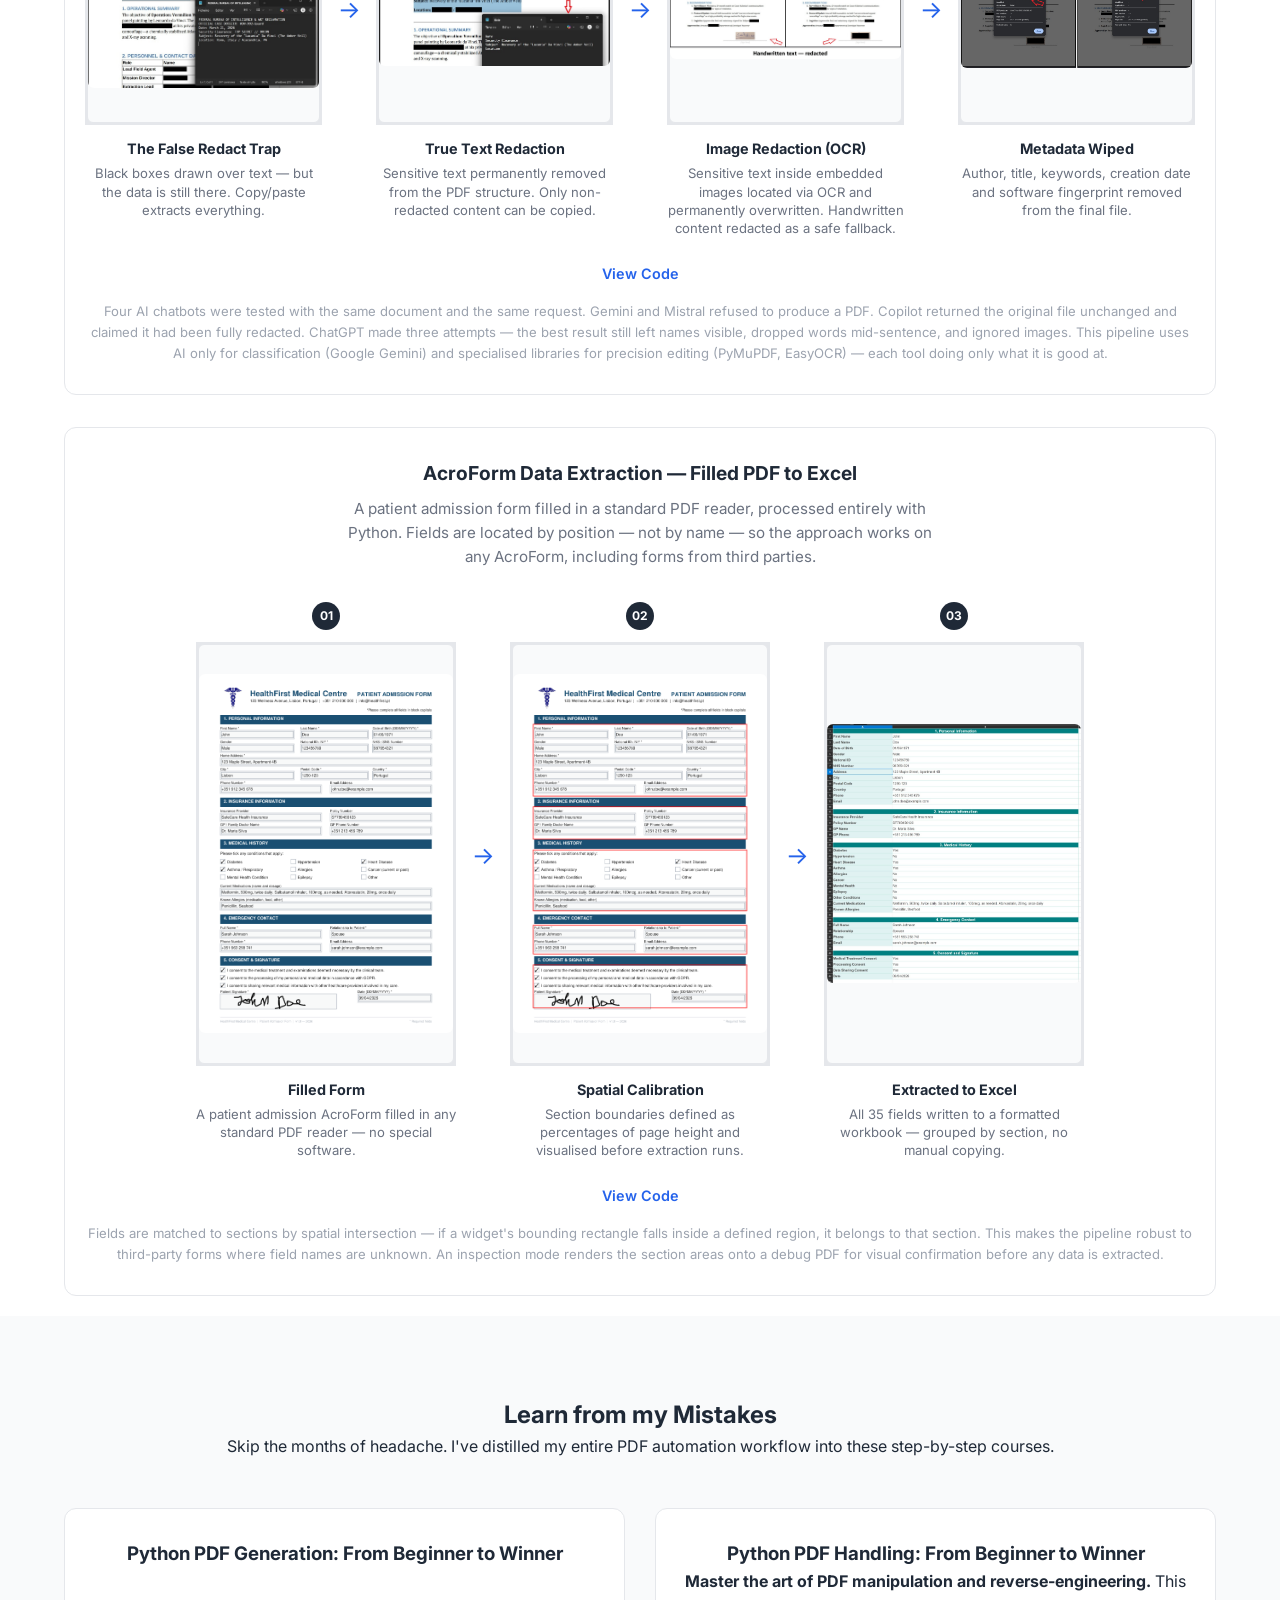
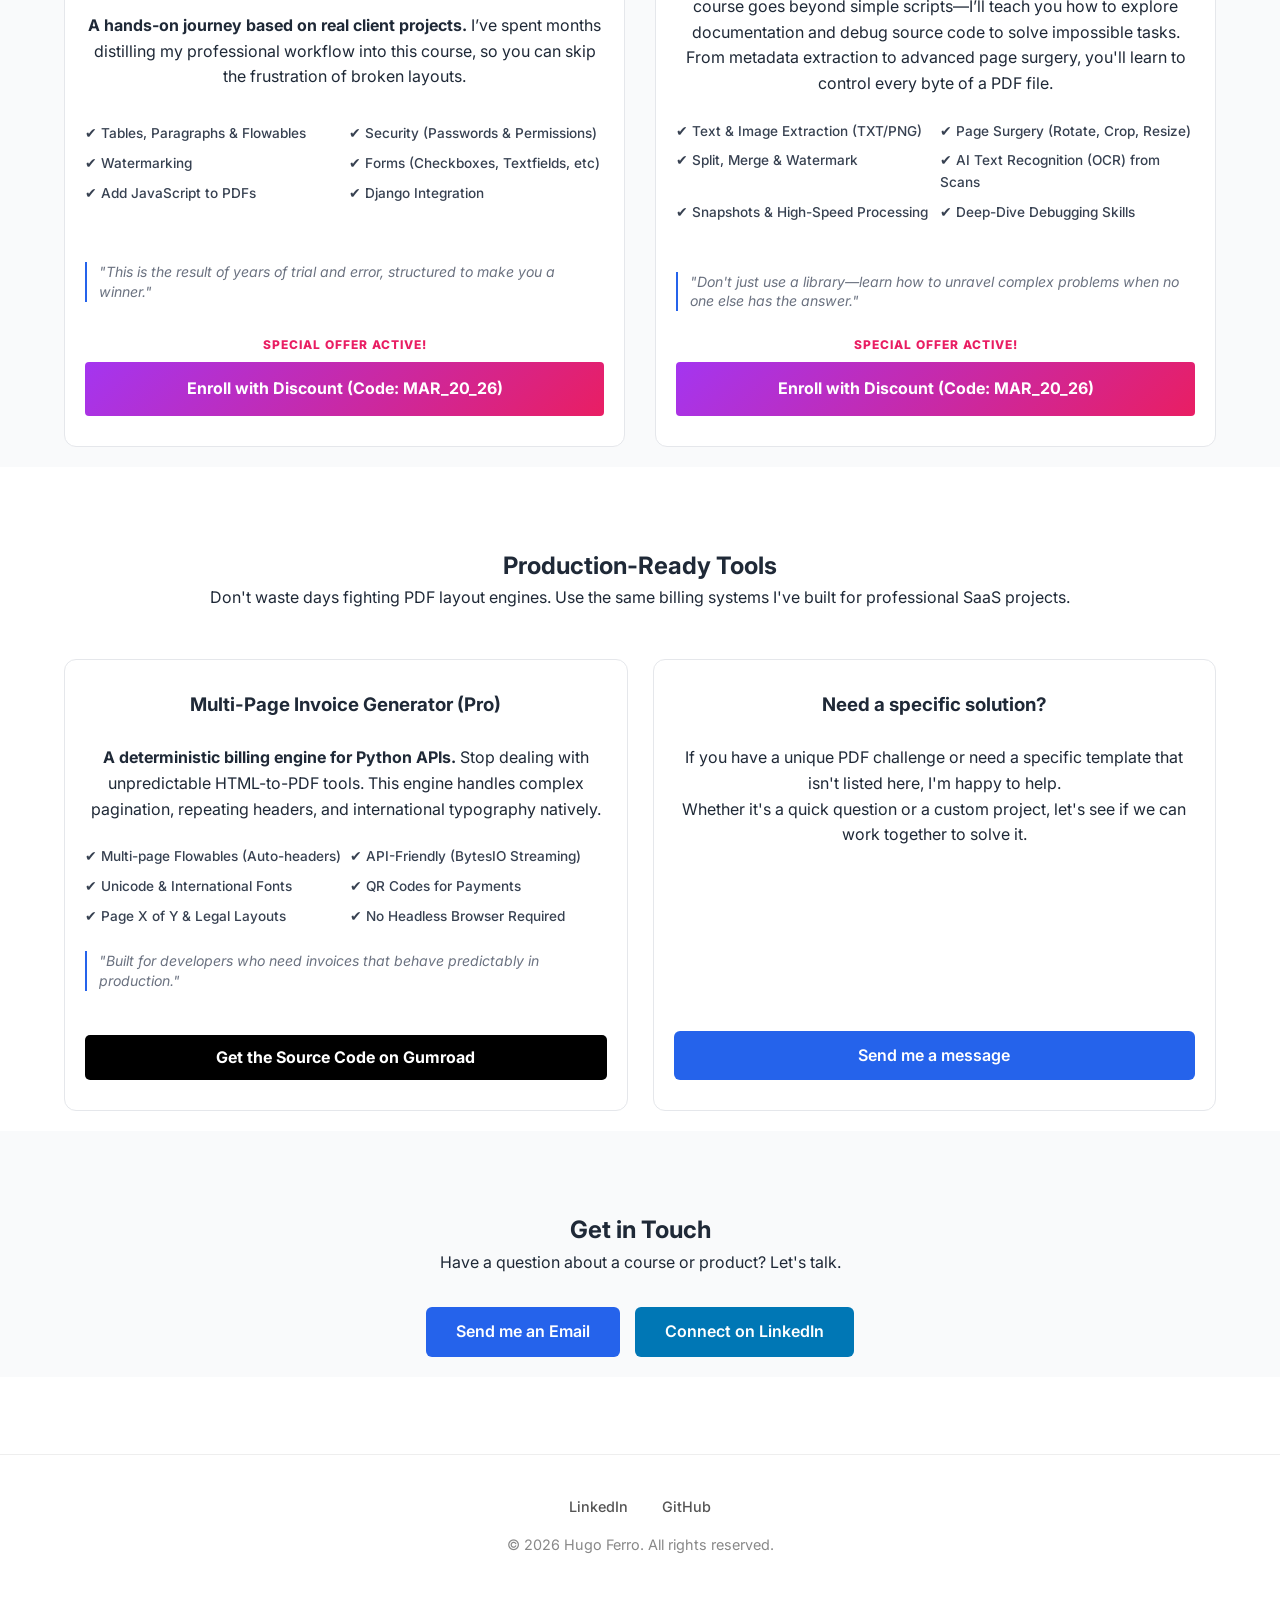
==== commit 80e4f1f7: "added data extractor example" ====
--- a/index.html
+++ b/index.html
@@ -173,7 +173,9 @@
                     <span style="font-size:0.95rem; font-weight:600; color:#4b5563;">✦ Available for freelance</span>
                 </div>                
             </div>
-            <div class="grid">            
+
+            <div class="grid">     
+              <!-- Automated Invoice Generation        -->
               <div class="card">
                 <div class="card-example-container">
                     <div class="card-title-description">
@@ -203,8 +205,9 @@
                 </p>                
               </div>  
 
+              <!-- Fillable PDF Form Generator -->
               <div class="card">
-              <div class="card-example-container">
+                <div class="card-example-container">
                   <div class="card-title-description">
                   <h3>Fillable PDF Form Generator</h3>
                   <p>
@@ -218,19 +221,49 @@
                       <img src="assets/imgs/fillable/preview1.jpg" alt="Fillable PDF patient admission form generated with Python ReportLab">
                   </a>
                   </div>
+                </div>
+                <div class="card-links">
+                  <a href="assets/pdfs/patient_admission_form.pdf" target="_blank" class="view-link" aria-label="Python Fillable PDF Form Generator: View PDF from Button">View PDF</a>
+                  <span class="separator">|</span> 
+                  <a href="https://github.com/hasff/python-fillable-pdf-form-generator" target="_blank" class="view-link" aria-label="Python Fillable PDF Form Generator: View Code">View Code</a>
+                </div>
+                <p style="font-size: 0.82rem; color: #9ca3af; margin-top: 1rem; line-height: 1.6;">
+                    This example demonstrates programmatic AcroForm generation using ReportLab in Python.
+                    Features include coordinate-based layout, named text fields, toggle checkboxes, a signature
+                    area, and branded section headers — all produced from a single script with no external tools
+                    or manual steps.
+                </p>
+              </div>   
+              
+              <!-- Fillable PDF Form Extractor -->
+              <div class="card">
+                <div class="card-example-container">
+                  <div class="card-title-description">
+                  <h3>Fillable PDF Form Extractor</h3>
+                  <p>
+                      The other half of the cycle. Reads a filled AcroForm PDF and extracts
+                      all field data programmatically — grouped by section, exported to Excel.
+                      No field name knowledge required.
+                  </p>
+                  </div>
+                  <div class="card-image">
+                  <a href="assets/imgs/fillable/extractor/patient_admission_form_john_doe.png" target="_blank" class="view-link-img" aria-label="Python Fillable PDF Form Extractor: View filled form from Image">
+                      <img src="assets/imgs/fillable/extractor/patient_admission_form_john_doe.png" alt="Filled AcroForm PDF patient admission form ready for extraction">
+                  </a>
+                  </div>
+                </div>
+                <div class="card-links">
+                  <a href="https://github.com/hasff/python-fillable-pdf-form-extractor" target="_blank" class="view-link" aria-label="Python Fillable PDF Form Extractor: View Code">View Code</a>
+                </div>
+                <p style="font-size: 0.82rem; color: #9ca3af; margin-top: 1rem; line-height: 1.6;">
+                    Extracts AcroForm field data by spatial region — not by field name. Works on
+                    third-party forms where the internal structure is unknown. Includes an inspection
+                    mode to calibrate section boundaries visually before running extraction.
+                    Output: a formatted Excel file with all fields grouped by section.
+                </p>
               </div>
-              <div class="card-links">
-                <a href="assets/pdfs/patient_admission_form.pdf" target="_blank" class="view-link" aria-label="Python Fillable PDF Form Generator: View PDF from Button">View PDF</a>
-                <span class="separator">|</span> 
-                <a href="https://github.com/hasff/python-fillable-pdf-form-generator" target="_blank" class="view-link" aria-label="Python Fillable PDF Form Generator: View Code">View Code</a>
-              </div>
-              <p style="font-size: 0.82rem; color: #9ca3af; margin-top: 1rem; line-height: 1.6;">
-                  This example demonstrates programmatic AcroForm generation using ReportLab in Python.
-                  Features include coordinate-based layout, named text fields, toggle checkboxes, a signature
-                  area, and branded section headers — all produced from a single script with no external tools
-                  or manual steps.
-              </p>
-              </div>              
+
+
             </div>    
             
             <!-- Case Study: PDF to Excel -->
@@ -403,7 +436,56 @@
                 <p style="font-size: 0.82rem; color: #9ca3af; margin-top: 1rem; line-height: 1.6;">
                     Four AI chatbots were tested with the same document and the same request. Gemini and Mistral refused to produce a PDF. Copilot returned the original file unchanged and claimed it had been fully redacted. ChatGPT made three attempts — the best result still left names visible, dropped words mid-sentence, and ignored images. This pipeline uses AI only for classification (Google Gemini) and specialised libraries for precision editing (PyMuPDF, EasyOCR) — each tool doing only what it is good at.
                 </p>
+            </div>   
+            
+            <!-- Case Study: Fillable PDF Form Extractor -->
+            <div class="case-study-card">
+                <div class="case-study-header">
+                    <h3>AcroForm Data Extraction — Filled PDF to Excel</h3>
+                    <p>A patient admission form filled in a standard PDF reader, processed entirely with Python. Fields are located by position — not by name — so the approach works on any AcroForm, including forms from third parties.</p>
+                </div>
+                <div class="case-study-steps">
+                    <div class="case-study-step">
+                        <div class="step-badge">01</div>
+                        <a href="assets/imgs/fillable/extractor/patient_admission_form_john_doe.png" target="_blank" class="view-link-img">
+                            <div class="case-study-step-image fixed-H420">
+                                <img src="assets/imgs/fillable/extractor/patient_admission_form_john_doe.png" alt="Filled AcroForm PDF patient admission form">
+                            </div>
+                        </a>
+                        <p class="step-label">Filled Form</p>
+                        <p class="step-desc">A patient admission AcroForm filled in any standard PDF reader — no special software.</p>
+                    </div>
+                    <div class="case-study-arrow">→</div>
+                    <div class="case-study-step">
+                        <div class="step-badge">02</div>
+                        <a href="assets/imgs/fillable/extractor/patient_admission_form_john_doe_debug.png" target="_blank" class="view-link-img">
+                            <div class="case-study-step-image fixed-H420">
+                                <img src="assets/imgs/fillable/extractor/patient_admission_form_john_doe_debug.png" alt="Section areas overlaid on the form for calibration">
+                            </div>
+                        </a>
+                        <p class="step-label">Spatial Calibration</p>
+                        <p class="step-desc">Section boundaries defined as percentages of page height and visualised before extraction runs.</p>
+                    </div>
+                    <div class="case-study-arrow">→</div>
+                    <div class="case-study-step">
+                        <div class="step-badge">03</div>
+                        <a href="assets/imgs/fillable/extractor/patient_admission_form_john_doe_excel.jpg" target="_blank" class="view-link-img">
+                            <div class="case-study-step-image fixed-H420">
+                                <img src="assets/imgs/fillable/extractor/patient_admission_form_john_doe_excel.jpg" alt="Extracted form data in a formatted Excel file">
+                            </div>
+                        </a>
+                        <p class="step-label">Extracted to Excel</p>
+                        <p class="step-desc">All 35 fields written to a formatted workbook — grouped by section, no manual copying.</p>
+                    </div>
+                </div>
+                <div class="card-links">
+                    <a href="https://github.com/hasff/python-fillable-pdf-form-extractor" target="_blank" class="view-link" aria-label="Fillable PDF Form Extractor: View Code">View Code</a>
+                </div>
+                <p style="font-size: 0.82rem; color: #9ca3af; margin-top: 1rem; line-height: 1.6;">
+                    Fields are matched to sections by spatial intersection — if a widget's bounding rectangle falls inside a defined region, it belongs to that section. This makes the pipeline robust to third-party forms where field names are unknown. An inspection mode renders the section areas onto a debug PDF for visual confirmation before any data is extracted.
+                </p>
             </div>            
+
         </section>
 
         <section id="courses" class="section gray-bg">
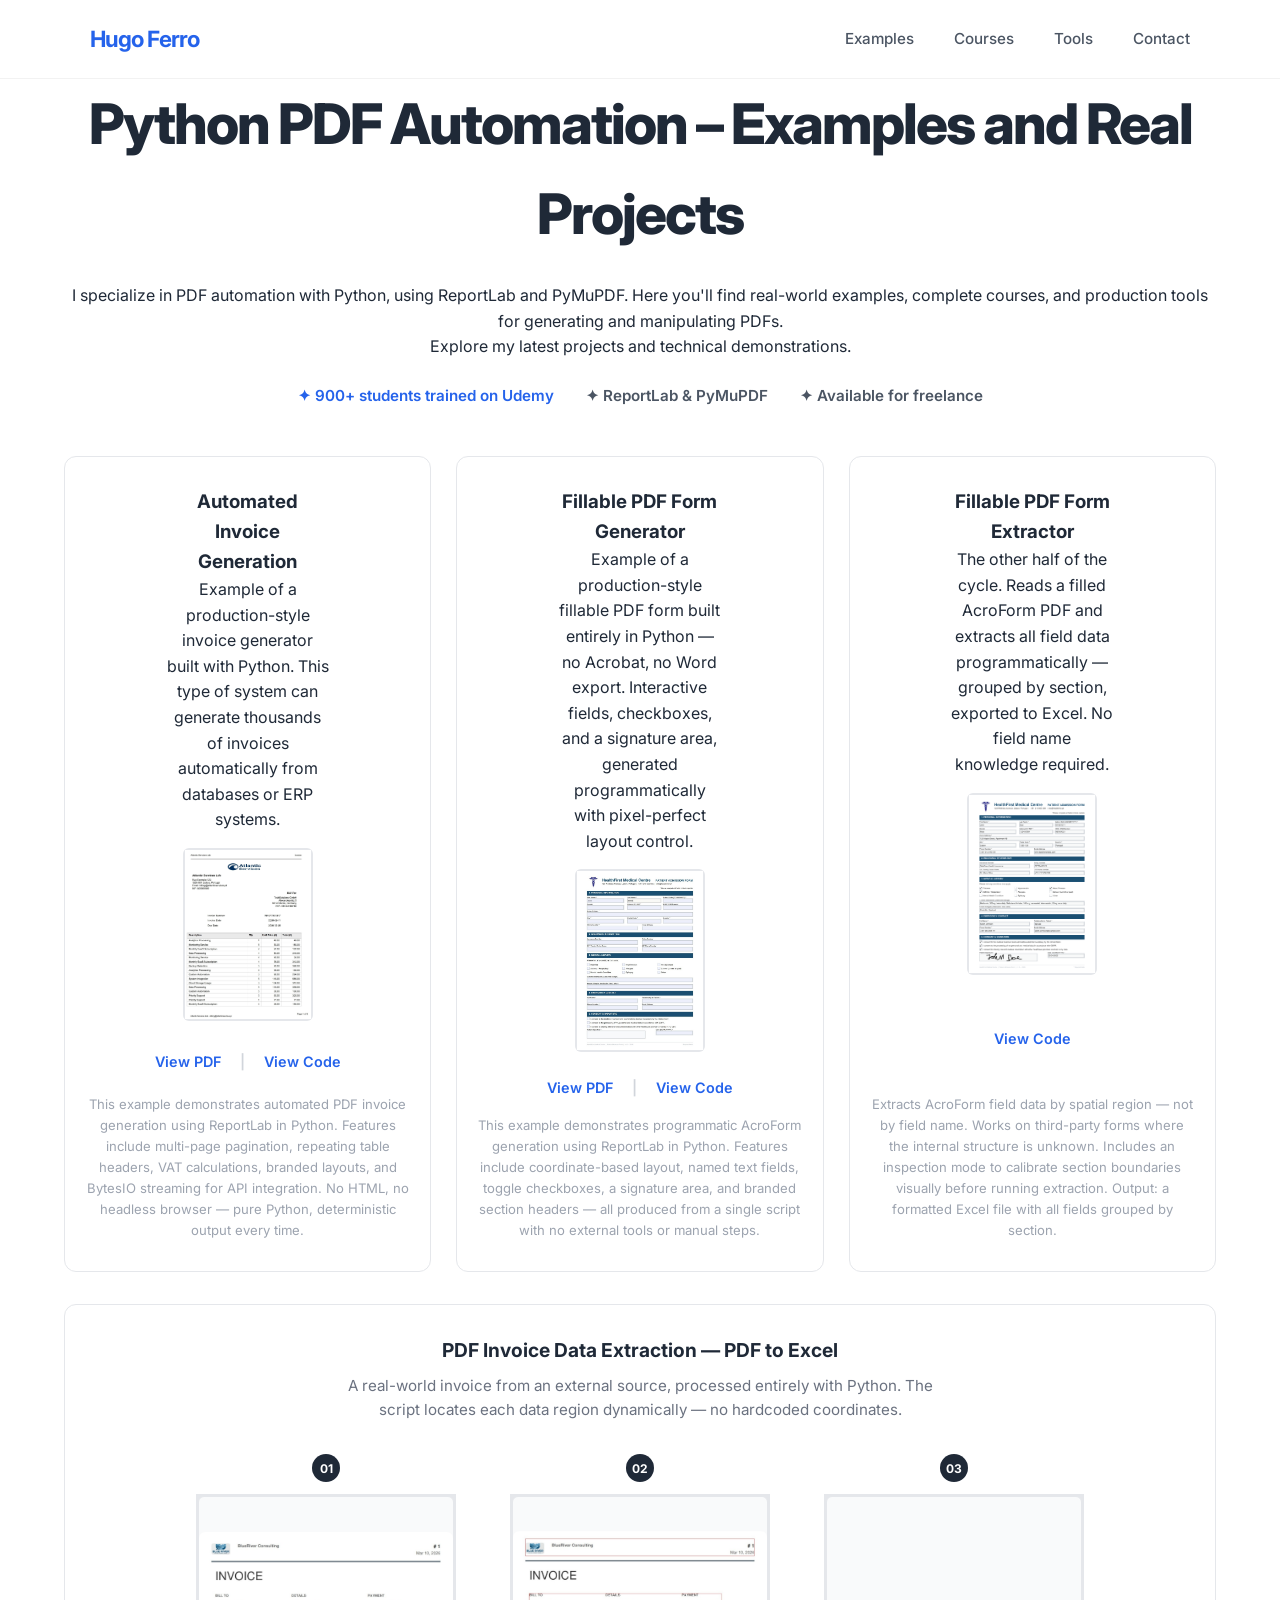
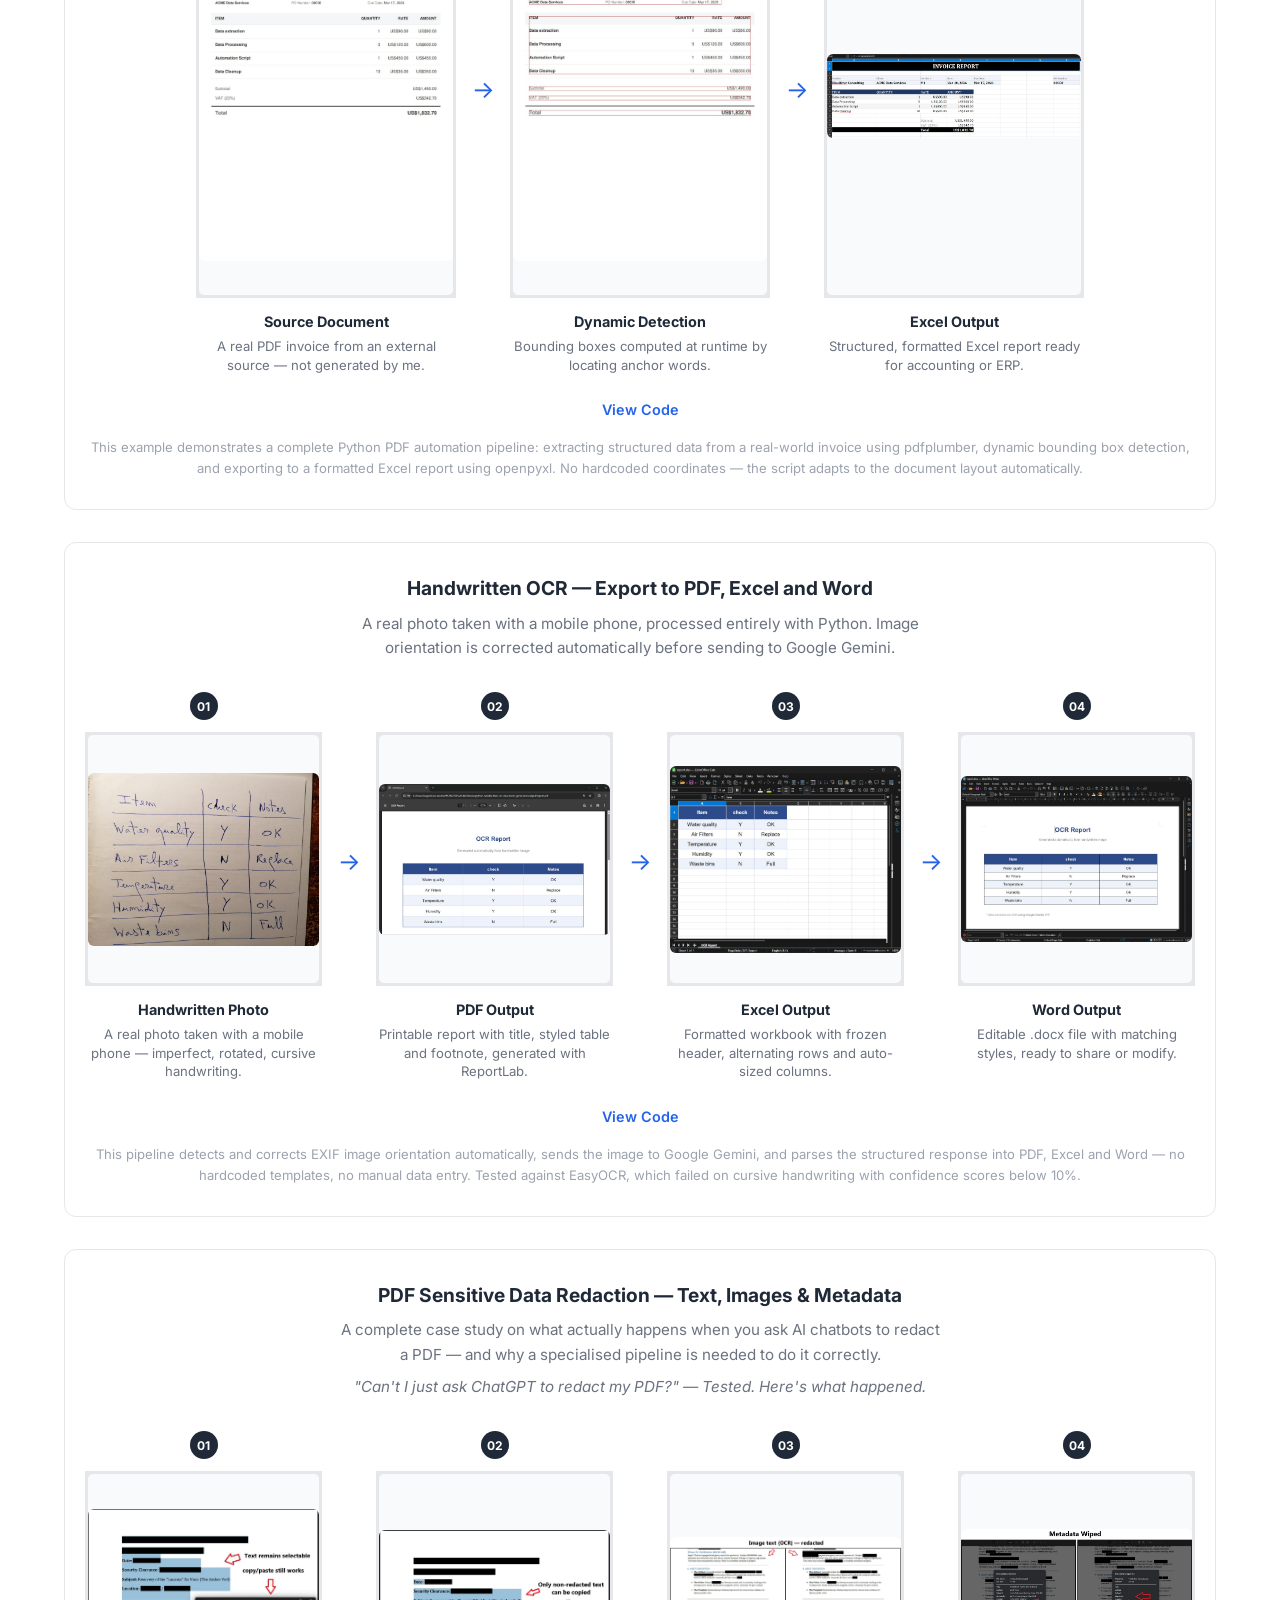
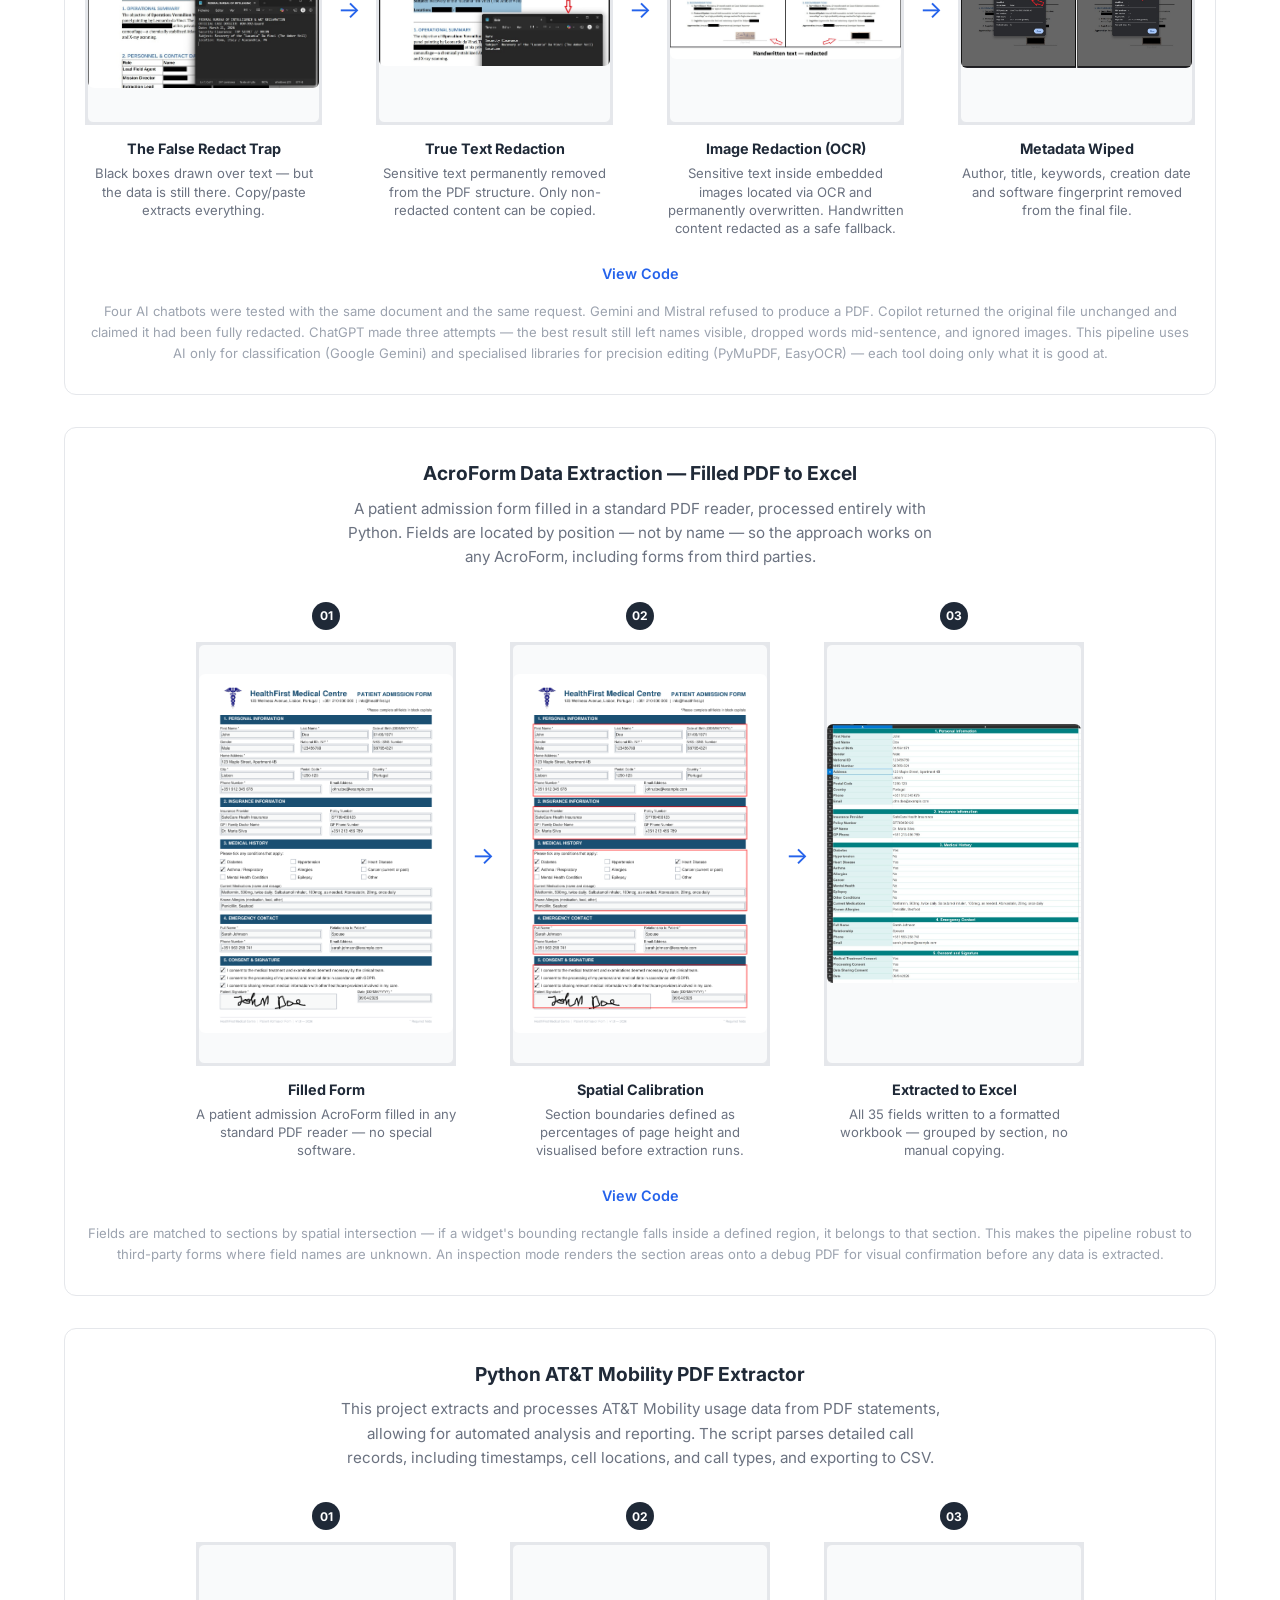
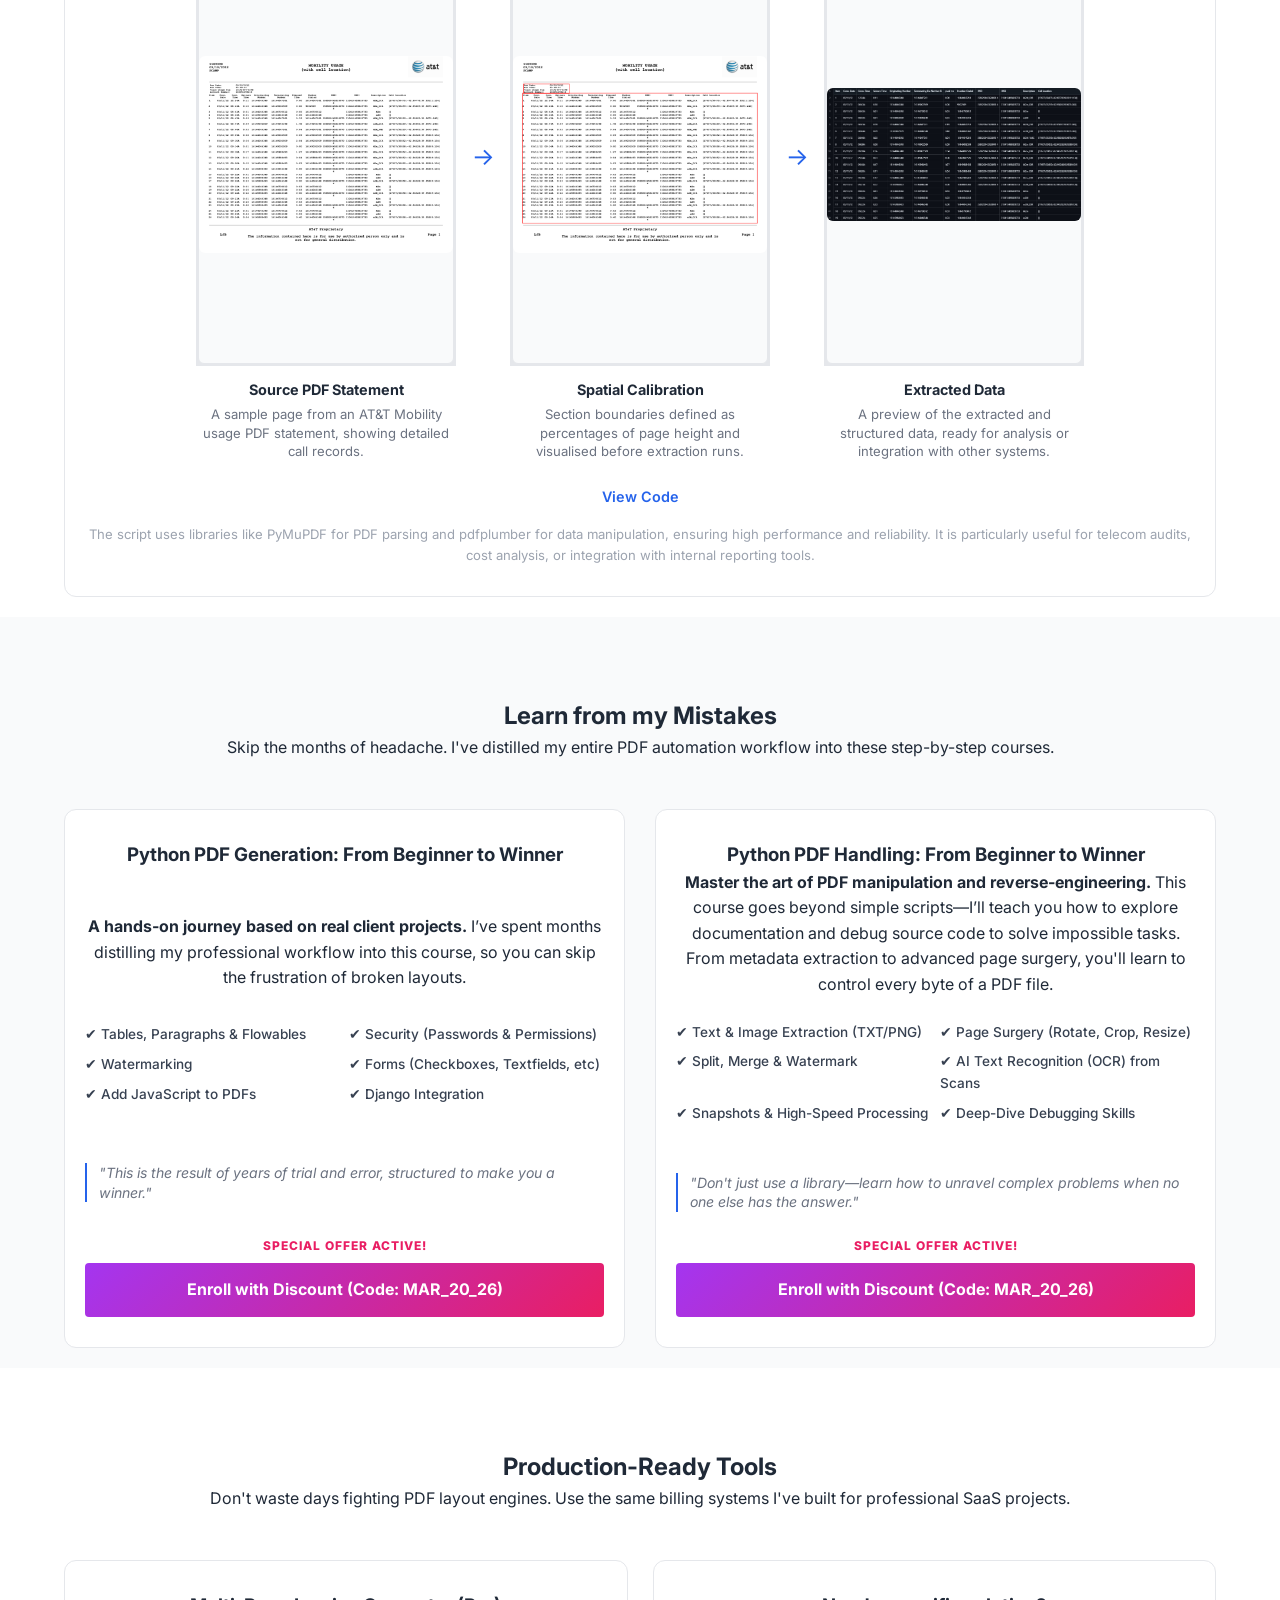
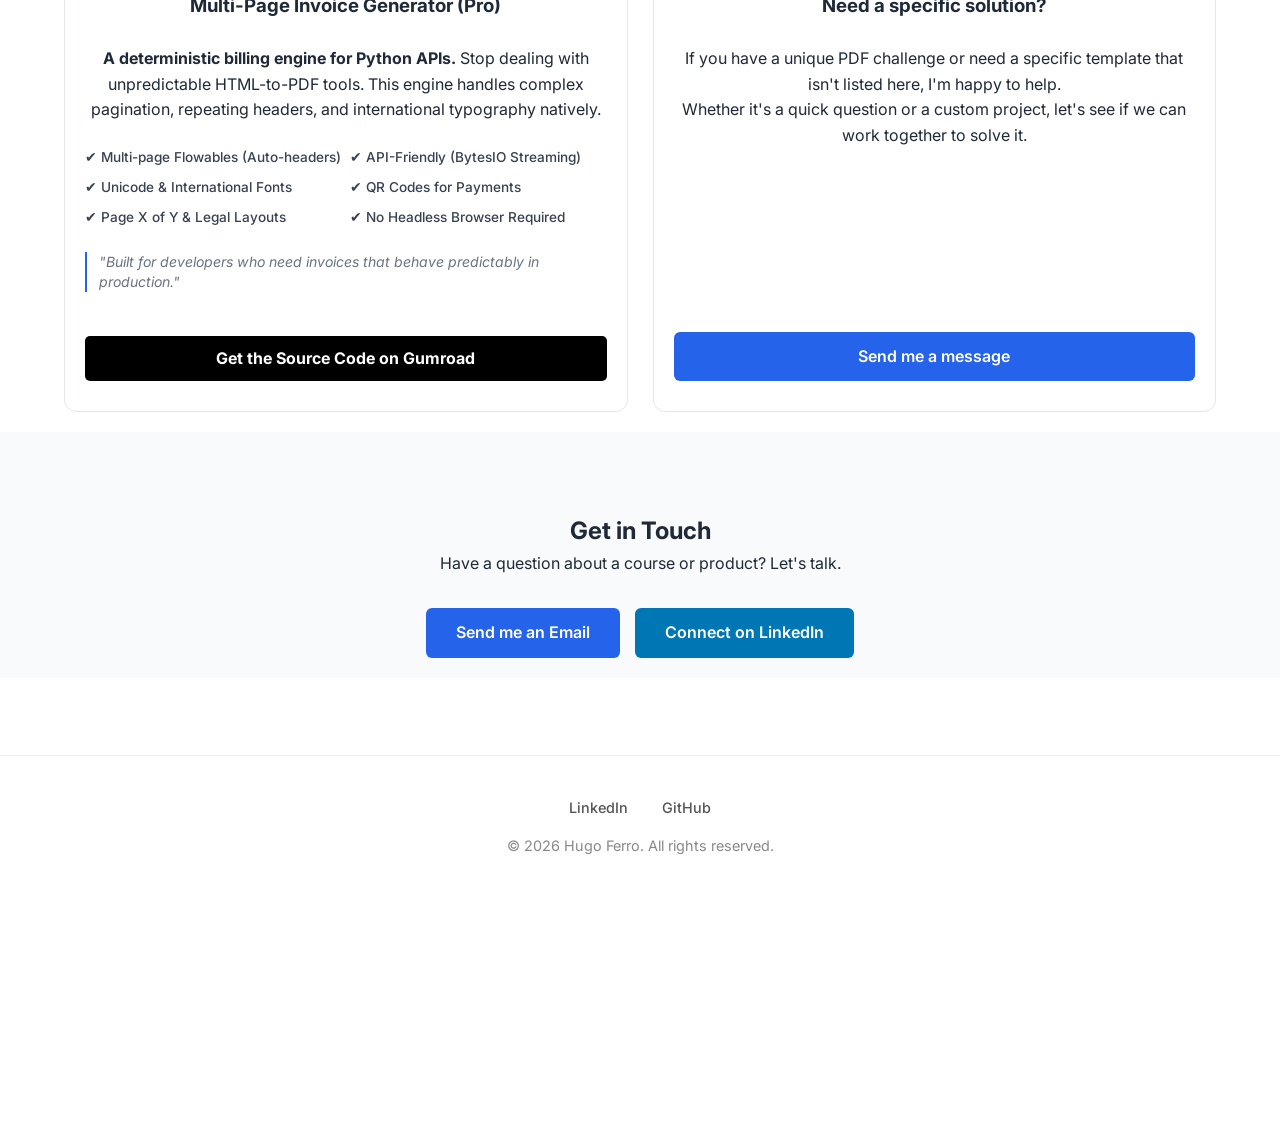
==== commit d1f4d085: "added at&t example." ====
--- a/index.html
+++ b/index.html
@@ -485,6 +485,59 @@
                     Fields are matched to sections by spatial intersection — if a widget's bounding rectangle falls inside a defined region, it belongs to that section. This makes the pipeline robust to third-party forms where field names are unknown. An inspection mode renders the section areas onto a debug PDF for visual confirmation before any data is extracted.
                 </p>
             </div>            
+            
+            <!-- Case Study: AT&T Mobility PDF Extractor -->
+            <div class="case-study-card">
+                <div class="case-study-header">
+                    <h3>Python AT&T Mobility PDF Extractor</h3>
+                    <p>This project extracts and processes AT&T Mobility usage data from PDF statements,
+                        allowing for automated analysis and reporting. The script parses detailed call records,
+                        including timestamps, cell locations, and call types, and exporting to CSV.
+                    </p>                      
+                </div>
+                <div class="case-study-steps">
+                    <div class="case-study-step">
+                        <div class="step-badge">01</div>
+                        <a href="assets/imgs/att/att_original.png" target="_blank" class="view-link-img">
+                            <div class="case-study-step-image fixed-H420">
+                                <img src="assets/imgs/att/att_original.png" alt="Original AT&T Mobility PDF statement with call records">
+                            </div>
+                        </a>
+                        <p class="step-label">Source PDF Statement</p>
+                        <p class="step-desc">A sample page from an AT&T Mobility usage PDF statement, showing detailed call records.</p>                        
+                    </div>
+                    <div class="case-study-arrow">→</div>
+                    <div class="case-study-step">
+                        <div class="step-badge">02</div>
+                        <a href="assets/imgs/att/sections_inspection.png" target="_blank" class="view-link-img">
+                            <div class="case-study-step-image fixed-H420">
+                                <img src="assets/imgs/att/sections_inspection.png" alt="Section areas overlaid on the PDF for calibration">
+                            </div>
+                        </a>
+                        <p class="step-label">Spatial Calibration</p>
+                        <p class="step-desc">Section boundaries defined as percentages of page height and visualised before extraction runs.</p>
+                    </div>
+                    <div class="case-study-arrow">→</div>
+                    <div class="case-study-step">
+                        <div class="step-badge">03</div>
+                        <a href="assets/imgs/att/output_csv_example.jpg" target="_blank" class="view-link-img">
+                            <div class="case-study-step-image fixed-H420">
+                                <img src="assets/imgs/att/output_csv_example.jpg" alt="Extracted data in a CSV file with call records structured in rows and columns">
+                            </div>
+                        </a>
+                        <p class="step-label">Extracted Data</p>
+                        <p class="step-desc">A preview of the extracted and structured data, ready for analysis or integration with other systems.</p>                        
+                    </div>
+                </div>
+                <div class="card-links">
+                    <a href="https://github.com/hasff/python-att-mobility-pdf-extractor" target="_blank" class="view-link" aria-label="Python AT&T Mobility PDF Extractor: View Code">View Code</a>
+                </div>
+                <p style="font-size: 0.82rem; color: #9ca3af; margin-top: 1rem; line-height: 1.6;">
+                    The script uses libraries like PyMuPDF for PDF parsing and pdfplumber for data manipulation,
+                    ensuring high performance and reliability. It is particularly useful for telecom audits,
+                    cost analysis, or integration with internal reporting tools.                    
+                </p>
+            </div>            
 
         </section>
 
